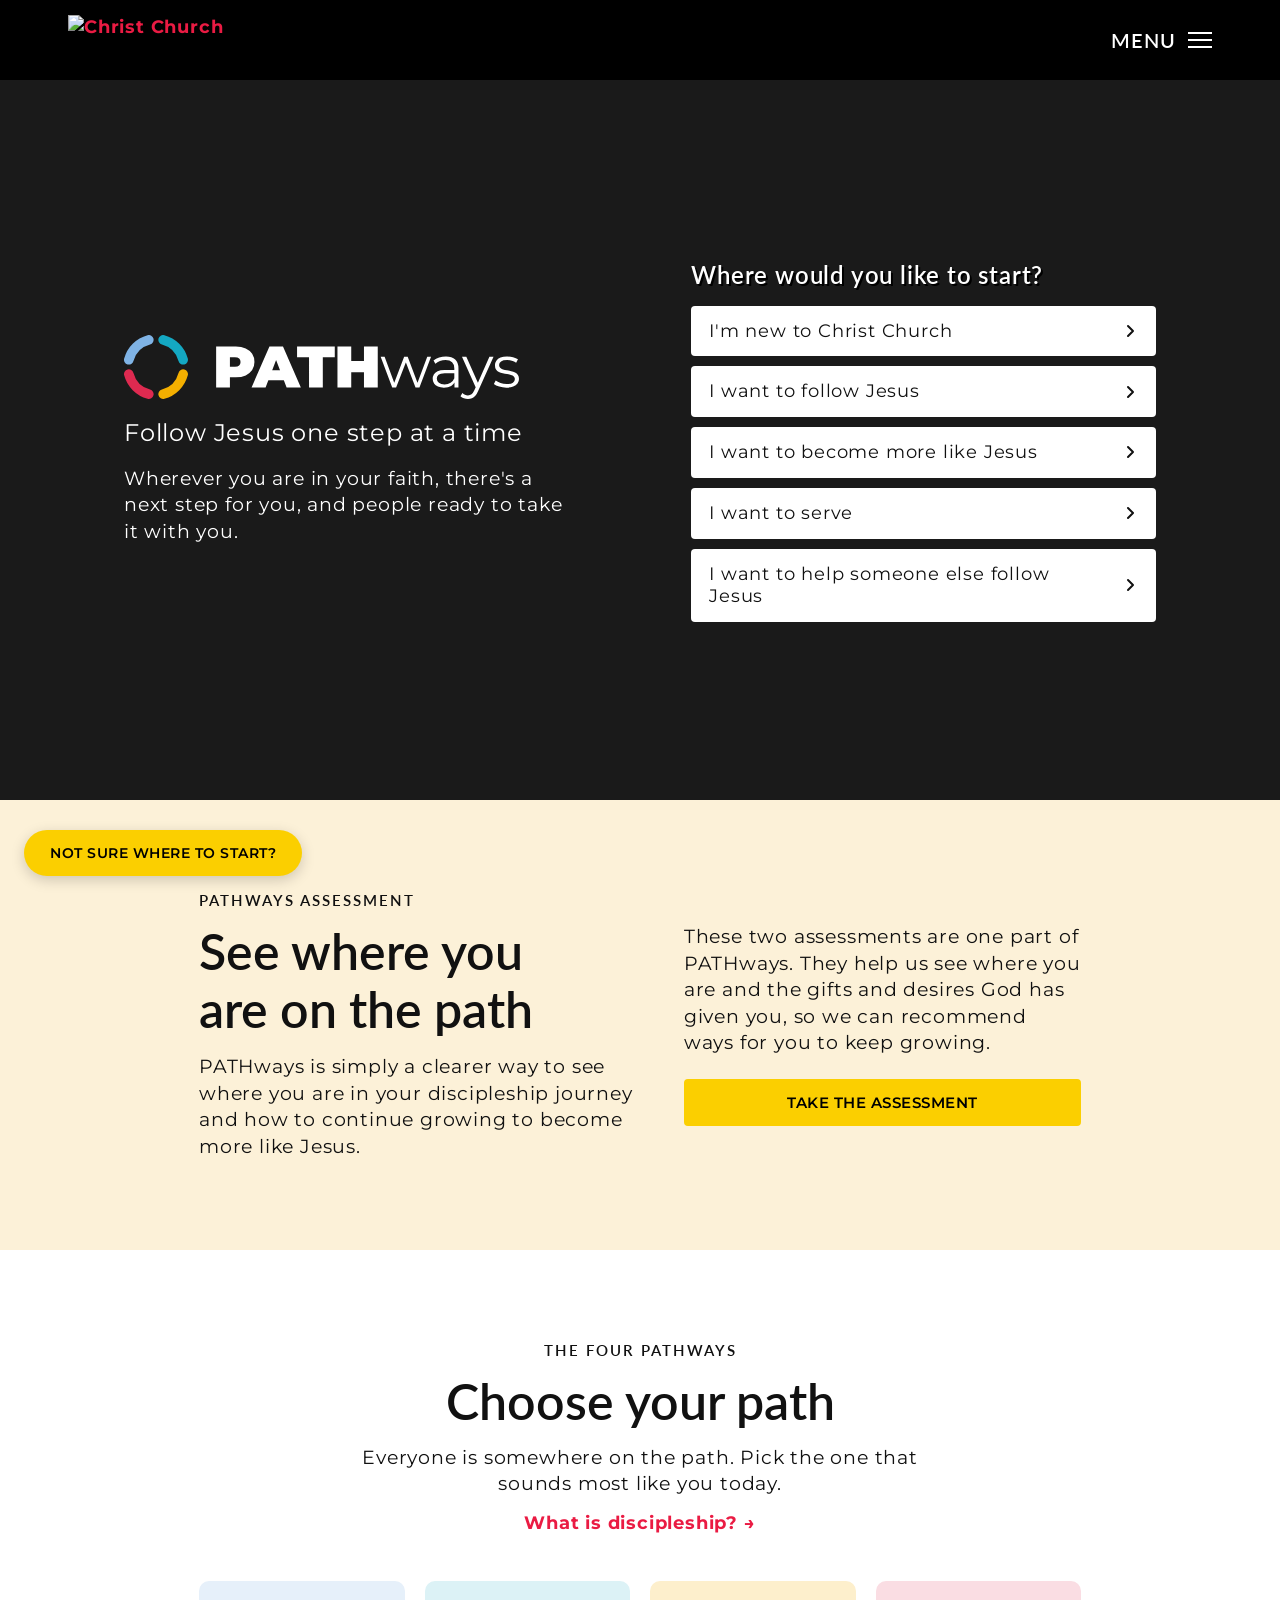
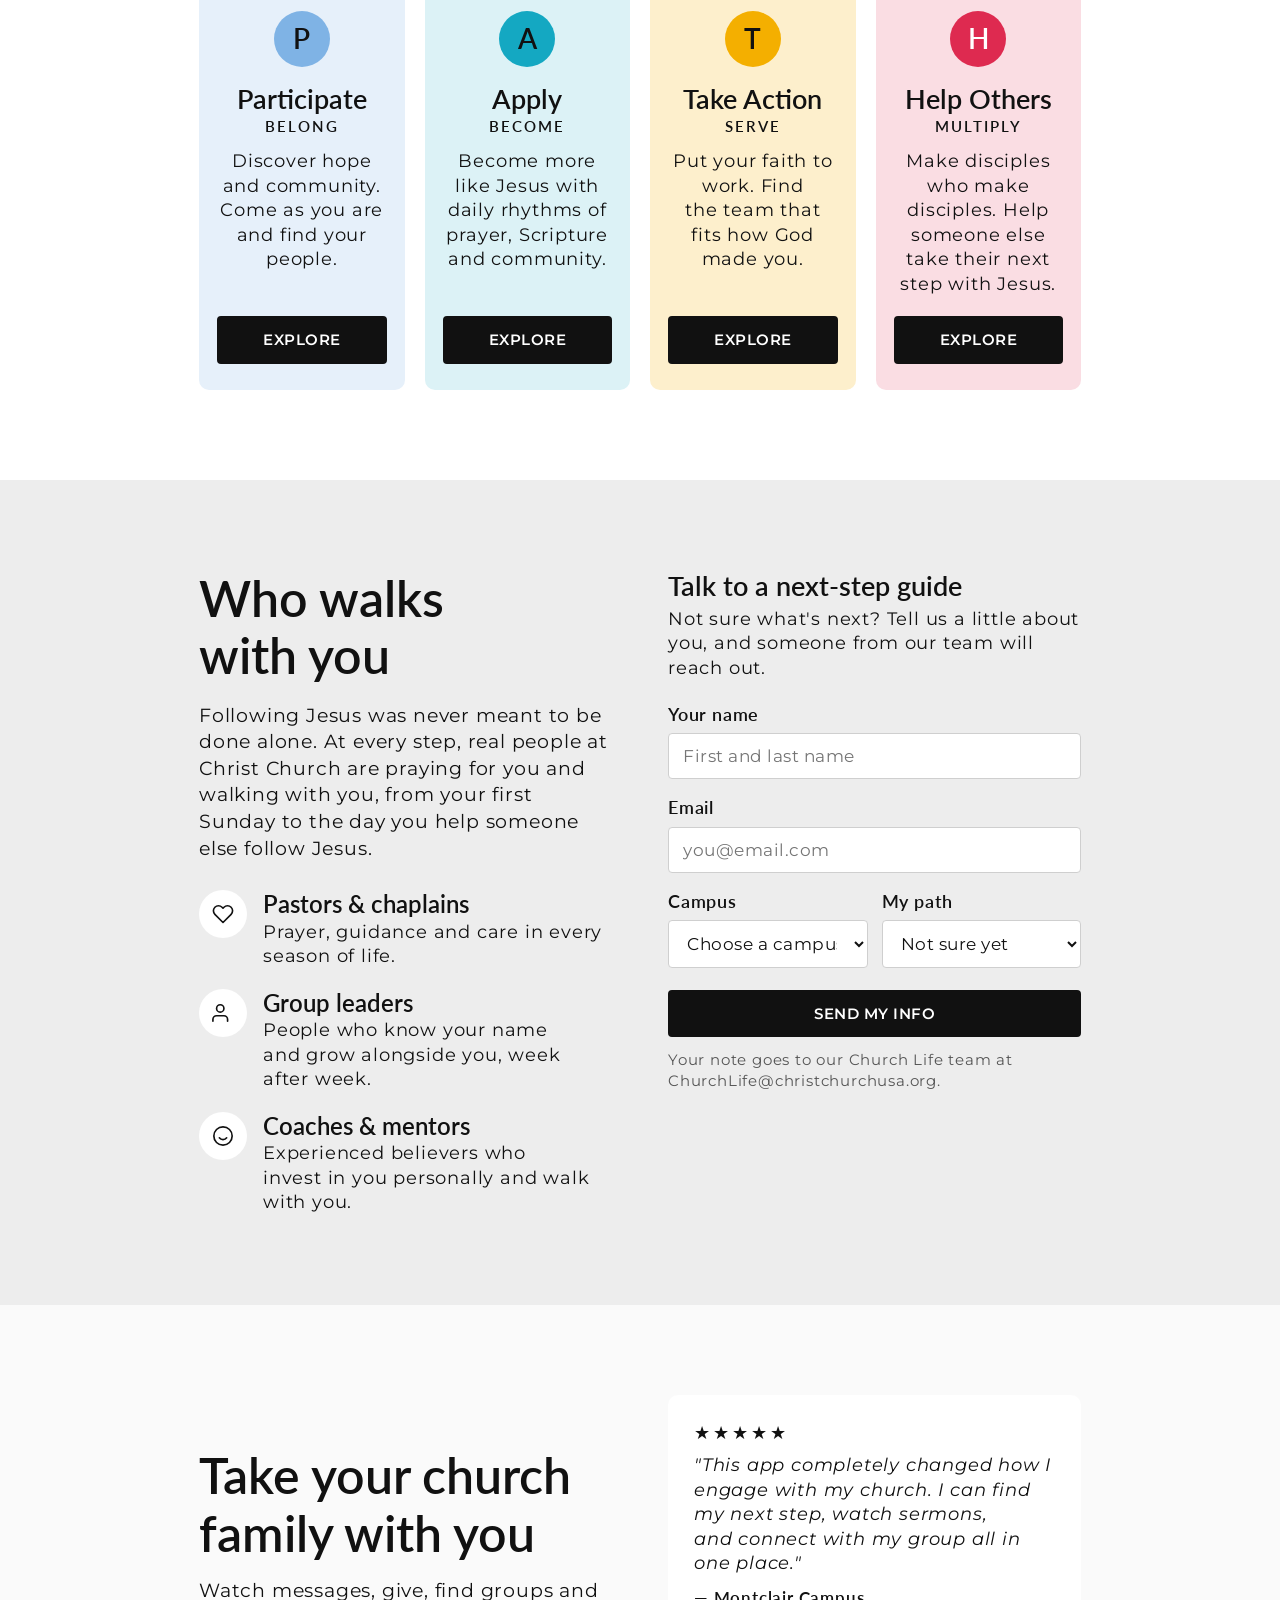
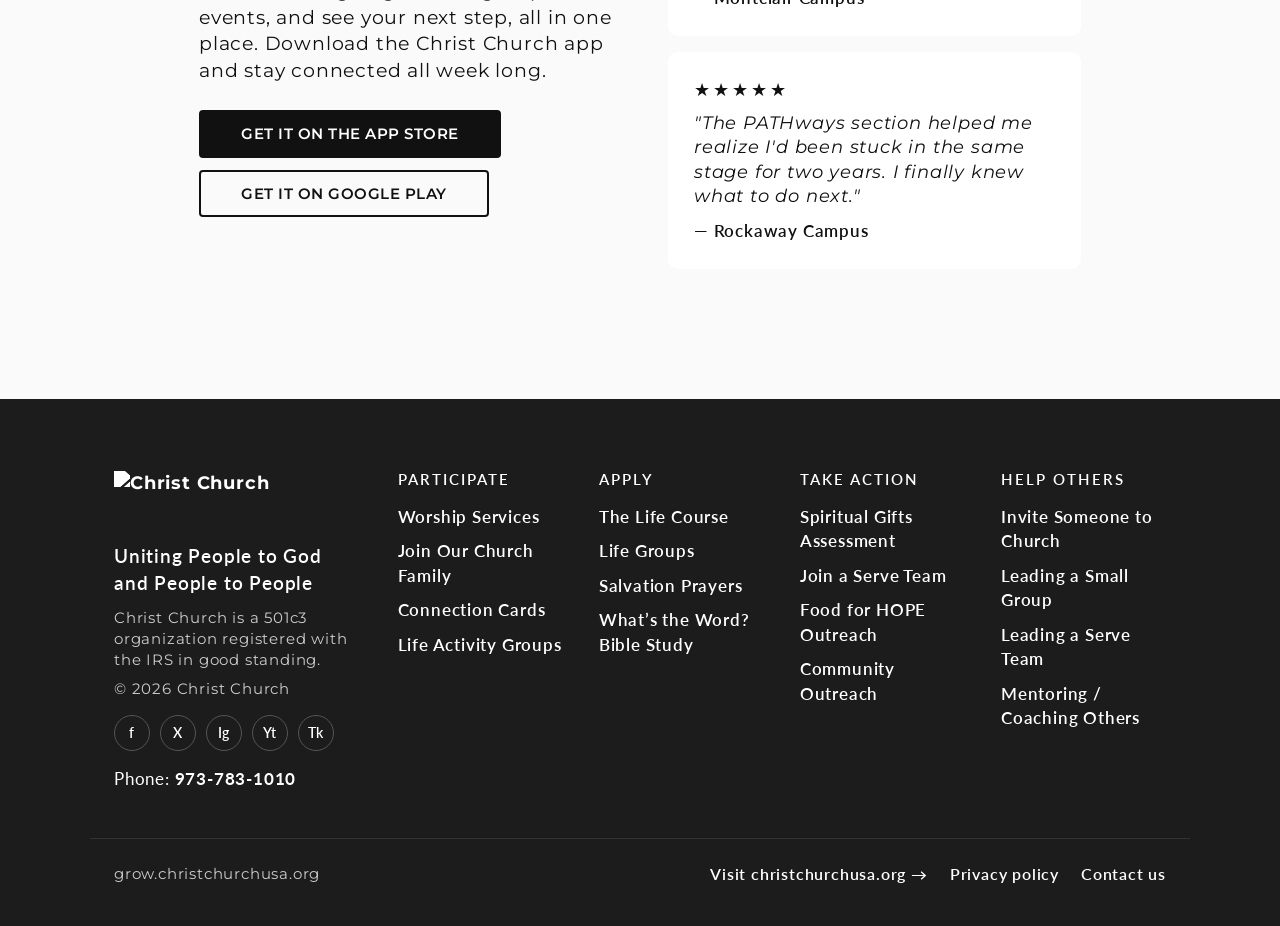
==== index.html @ 0b127556 "Build PATHways landing page as a static site Rebuilds the v4 design handoff as plain HTML, CSS and J" ====
<!DOCTYPE html>
<html lang="en">
<head>
<meta charset="UTF-8">
<meta name="viewport" content="width=device-width, initial-scale=1.0">
<meta name="robots" content="noindex, nofollow">
<title>PATHways · Christ Church</title>
<meta name="description" content="Find your next step with Jesus at Christ Church: Participate, Apply, Take Action and Help Others.">
<link rel="icon" href="assets/img/pathways-icon.svg" type="image/svg+xml">
<link rel="icon" href="assets/img/pathways-icon.png" type="image/png">
<link rel="preconnect" href="https://fonts.googleapis.com">
<link rel="preconnect" href="https://fonts.gstatic.com" crossorigin>
<link rel="stylesheet" href="https://fonts.googleapis.com/css2?family=Lato:wght@400;700&family=Montserrat:wght@400;600&display=swap">
<link rel="stylesheet" href="css/tokens.css">
<link rel="stylesheet" href="css/base.css">
<link rel="stylesheet" href="css/sections.css">
<script src="js/main.js" defer></script>
</head>
<body>

<header class="hdr">
  <div class="hdr-in">
    <a class="hdr-logo" href="https://christchurchusa.org" aria-label="Christ Church home"><img src="https://christchurchusa.org/assets/images/logo-40th.png" alt="Christ Church"></a>
    <button type="button" class="menu-btn" id="menu-btn" aria-expanded="false" aria-controls="menu-pane">MENU<span class="burger" aria-hidden="true"><span></span><span></span><span></span></span></button>
    <nav class="menu-pane" id="menu-pane" aria-label="Main site" hidden>
      <a href="https://christchurchusa.org">Home</a>
      <a href="https://christchurchusa.org/visit">Plan a visit</a>
      <a href="https://christchurchusa.org/sermons/">Sermons</a>
      <a href="https://christchurchusa.org/ccevents/">Events</a>
      <a href="https://christchurchusa.org/giving/">Give</a>
      <a href="https://christchurchusa.org/contact-us">Contact us</a>
    </nav>
  </div>
</header>

<main>

<section class="hero" aria-labelledby="hero-h1">
  <!-- Placeholder: add the hero photo as <img class="hero-photo" src="assets/img/hero.jpg" alt=""> -->
  <div class="hero-scrim"></div>
  <div class="hero-in">
    <div>
      <h1 id="hero-h1"><img class="hero-logo" src="assets/img/pathways-logo-white-text.svg" alt="PATHways" width="395" height="64"></h1>
      <p class="hero-sub">Follow Jesus one step at a time</p>
      <p class="hero-intro">Wherever you are in your faith, there's a next step for you, and people ready to take it with you.</p>
    </div>
    <nav aria-label="Choose where to start">
      <p class="hi-label">Where would you like to start?</p>
      <div class="hi-list">
        <a class="hi-btn" href="#card-worship-service" data-goto="participate" data-card="card-worship-service"><span class="hi-main">I'm new to Christ Church</span><svg class="hi-chev" viewBox="0 0 16 16" aria-hidden="true"><path d="M6 3l5 5-5 5" fill="none" stroke-width="2" stroke-linecap="round" stroke-linejoin="round"/></svg></a>
        <a class="hi-btn" href="#card-salvation-prayer" data-goto="apply" data-card="card-salvation-prayer"><span class="hi-main">I want to follow Jesus</span><svg class="hi-chev" viewBox="0 0 16 16" aria-hidden="true"><path d="M6 3l5 5-5 5" fill="none" stroke-width="2" stroke-linecap="round" stroke-linejoin="round"/></svg></a>
        <a class="hi-btn" href="#choose-path" data-goto="apply"><span class="hi-main">I want to become more like Jesus</span><svg class="hi-chev" viewBox="0 0 16 16" aria-hidden="true"><path d="M6 3l5 5-5 5" fill="none" stroke-width="2" stroke-linecap="round" stroke-linejoin="round"/></svg></a>
        <a class="hi-btn" href="#choose-path" data-goto="takeaction"><span class="hi-main">I want to serve</span><svg class="hi-chev" viewBox="0 0 16 16" aria-hidden="true"><path d="M6 3l5 5-5 5" fill="none" stroke-width="2" stroke-linecap="round" stroke-linejoin="round"/></svg></a>
        <a class="hi-btn" href="#choose-path" data-goto="helpothers"><span class="hi-main">I want to help someone else follow Jesus</span><svg class="hi-chev" viewBox="0 0 16 16" aria-hidden="true"><path d="M6 3l5 5-5 5" fill="none" stroke-width="2" stroke-linecap="round" stroke-linejoin="round"/></svg></a>
      </div>
    </nav>
  </div>
</section>

<section class="sec assess" id="assessment" aria-labelledby="assess-title">
  <div class="wrap assess-in">
    <div>
      <span class="lbl">PATHways assessment</span>
      <h2 id="assess-title">See where you are on the path</h2>
      <p class="assess-desc">PATHways is simply a clearer way to see where you are in your discipleship journey and how to continue growing to become more like Jesus.</p>
    </div>
    <div>
      <p class="assess-desc">These two assessments are one part of PATHways. They help us see where you are and the gifts and desires God has given you, so we can recommend ways for you to keep growing.</p>
      <a class="btn btn-yel btn-block" href="https://pathways.jimgottshall.com" target="_blank" rel="noopener">Take the assessment</a>
    </div>
  </div>
</section>

<section class="sec choose" id="choose-path" aria-labelledby="stages-title">
  <div class="wrap">
    <span class="lbl">The four pathways</span>
    <h2 id="stages-title">Choose your path</h2>
    <p class="choose-sub">Everyone is somewhere on the path. Pick the one that sounds most like you today.</p>
    <button type="button" class="link-btn def-toggle" id="def-toggle" aria-expanded="false" aria-controls="explainer">What is discipleship? →</button>

    <div class="explainer" id="explainer" hidden>
      <div>
        <h3>Following Jesus, one step at a time</h3>
        <p>Discipleship is the lifelong work of becoming more like Jesus — in how you think, how you love, how you serve, and how you invest in the people around you. It's not a class to finish or a box to check. It's a daily “yes” to follow Jesus a little further than yesterday.</p>
        <blockquote class="scrip">“Come, follow me… and I will make you fishers of men.”<cite>— Matthew 4:19</cite></blockquote>
        <p>At Christ Church, this looks different for everyone, but it's never meant to happen alone. <strong>Wherever you are right now is the right place to start.</strong> PATHways is simply a clearer way to see where you are, what's next, and who's walking with you.</p>
      </div>
      <img src="assets/img/path-wheel.png" alt="The PATH discipleship wheel: Participate, Apply, Take Action and Help Others around the Christ Church logo" width="400" height="400">
    </div>

    <ol class="stepper" aria-label="PATH stages">
      <li class="st st-p" data-stage="participate" data-active="false">
        <span class="lc lc-lg lc-p" aria-hidden="true">P</span>
        <h3>Participate</h3>
        <div class="st-tag">Belong</div>
        <p class="st-desc">Discover hope and community. Come as you are and find your people.</p>
        <button type="button" class="btn btn-dark st-cta" aria-expanded="false" aria-controls="stage-detail" data-stage="participate">Explore</button>
      </li>
      <li class="st st-a" data-stage="apply" data-active="false">
        <span class="lc lc-lg lc-a" aria-hidden="true">A</span>
        <h3>Apply</h3>
        <div class="st-tag">Become</div>
        <p class="st-desc">Become more like Jesus with daily rhythms of prayer, Scripture and community.</p>
        <button type="button" class="btn btn-dark st-cta" aria-expanded="false" aria-controls="stage-detail" data-stage="apply">Explore</button>
      </li>
      <li class="st st-t" data-stage="takeaction" data-active="false">
        <span class="lc lc-lg lc-t" aria-hidden="true">T</span>
        <h3>Take Action</h3>
        <div class="st-tag">Serve</div>
        <p class="st-desc">Put your faith to work. Find the team that fits how God made you.</p>
        <button type="button" class="btn btn-dark st-cta" aria-expanded="false" aria-controls="stage-detail" data-stage="takeaction">Explore</button>
      </li>
      <li class="st st-h" data-stage="helpothers" data-active="false">
        <span class="lc lc-lg lc-h" aria-hidden="true">H</span>
        <h3>Help Others</h3>
        <div class="st-tag">Multiply</div>
        <p class="st-desc">Make disciples who make disciples. Help someone else take their next step with Jesus.</p>
        <button type="button" class="btn btn-dark st-cta" aria-expanded="false" aria-controls="stage-detail" data-stage="helpothers">Explore</button>
      </li>
    </ol>

    <div class="detail" id="stage-detail" hidden>
      <button type="button" class="link-btn sd-close" id="sd-close" aria-label="Close stage details">Close ✕</button>
      <div class="s-panel" id="panel-participate" role="region" aria-label="Participate next steps">
        <div class="s-ph"><span class="lc lc-lg lc-p" aria-hidden="true">P</span><div><h3>Participate</h3><div class="s-tag">Belong</div><p>Every journey with Jesus begins with belonging. Whether you attend an in-person campus or online, there&#x27;s a place for you here.</p></div></div>
        <div class="rg">
          <div class="rc" id="card-worship-service"><div class="rc-photo" aria-hidden="true"></div><span class="rc-b">First step</span><h4>Worship Services</h4><p>Come any Sunday in Montclair, Rockaway or Lodi, or watch online, for about eighty minutes of lively songs and a practical message from the Bible.</p><a href="https://christchurchusa.org/visit/">Plan a visit →</a></div>
          <div class="rc" id="card-join-church-family"><div class="rc-photo" aria-hidden="true"></div><span class="rc-b">Go deeper</span><h4>Join Our Church Family</h4><p>Become an official member through a free, self-paced online course of eight short lessons on who the church is and what it believes.</p><a href="https://christchurchusa.org/membership/">Start the course →</a></div>
          <div class="rc" id="card-connection-card"><div class="rc-photo" aria-hidden="true"></div><span class="rc-b">First step</span><h4>Connection Cards</h4><p>Fill in a short card, online or on paper at a service, so the church can get to know you; then stop by the New Here? cart in your campus lobby to be greeted with a thank-you gift.</p><a href="https://my.christchurchusa.org/econnect">Fill in a card →</a></div>
          <div class="rc" id="card-life-activity-group"><div class="rc-photo" aria-hidden="true"></div><span class="rc-b">Go deeper</span><h4>Life Activity Groups</h4><p>Join a group built around a shared interest, such as photography, fitness, painting or line dancing, and make friends while doing what you enjoy.</p><a href="https://christchurchusa.org/smallgroups/typesofgroups">Find a group →</a></div>
        </div>
        <button type="button" class="link-btn more-btn" aria-expanded="false" aria-controls="more-participate">See more ▾</button>
        <div class="rx-grid" id="more-participate" hidden>
          <a class="rx" href="https://christchurchusa.org/questkids/"><div class="rx-t">Register Your Children for Quest Kids</div><p class="rx-d">Register your children in the check-in system, then on Sundays they enjoy safe, age-appropriate classes, from nursery through fifth grade, while you worship.</p></a>
          <a class="rx" href="https://christchurchusa.org/questteens/"><div class="rx-t">Connect Your Teen with Quest Teens</div><p class="rx-d">Connect your teen with Quest Teens: Friday nights in Montclair bring games, pizza, live music and a talk, plus Sunday gatherings in Rockaway and Lodi.</p></a>
          <a class="rx" href="https://christchurchusa.org/bloom/"><div class="rx-t">CCWomen</div><p class="rx-d">Women connect through book clubs, a mentoring program, events and Wednesday morning prayer, building friendships and growing in faith together.</p></a>
          <a class="rx" href="https://christchurchusa.org/encounter/"><div class="rx-t">Encounter With God</div><p class="rx-d">A night of worship and prayer every few months, in Rockaway and online, open to everyone, whether you are new to faith or still exploring.</p></a>
          <a class="rx" href="https://christchurchusa.org/mens/"><div class="rx-t">Men’s Ministry</div><p class="rx-d">Men meet in small groups, serve together and take Warrior Within, a monthly Saturday morning course, to grow in faith, honesty and brotherhood.</p></a>
        </div>
      </div>
      <div class="s-panel" id="panel-apply" role="region" aria-label="Apply next steps">
        <div class="s-ph"><span class="lc lc-lg lc-a" aria-hidden="true">A</span><div><h3>Apply</h3><div class="s-tag">Become</div><p>Following Jesus shapes every part of your life. Here are simple ways to go deeper and become more like Him.</p></div></div>
        <div class="rg">
          <div class="rc" id="card-alpha-class"><div class="rc-photo" aria-hidden="true"></div><span class="rc-b">First step</span><h4>The Life Course</h4><p>A five-week course for anyone curious about faith: share a meal, hear a short talk and discuss life’s big questions, with no pressure to speak.</p><a href="https://christchurchusa.org/thelifecourse">Learn more →</a></div>
          <div class="rc" id="card-life-group"><div class="rc-photo" aria-hidden="true"></div><span class="rc-b">Go deeper</span><h4>Life Groups</h4><p>Meet twice a month, in person or online, with a small group of five to twelve people for real conversation, prayer and the Bible.</p><a href="https://christchurchusa.org/smallgroups/">Find a group →</a></div>
          <div class="rc" id="card-salvation-prayer"><div class="rc-photo" aria-hidden="true"></div><span class="rc-b">First step</span><h4>Salvation Prayers</h4><p>Ready to follow Jesus? Tell the church, and its pastoral team will pray with you; short videos help you start praying and reading the Bible.</p><a href="https://christchurchusa.org/whatsnext/">Take your next step →</a></div>
          <div class="rc" id="card-whats-the-word"><div class="rc-photo" aria-hidden="true"></div><span class="rc-b">Go deeper</span><h4>What’s the Word? Bible Study</h4><p>A monthly online Bible study on the first Wednesday evening, where the teaching team and a panel of experts unpack the Bible and answer questions.</p><a href="https://www.youtube.com/playlist?list=PLaZ8aFdSxz7UaydIdnCs9do3jNN_AQH_M">Watch →</a></div>
        </div>
        <button type="button" class="link-btn more-btn" aria-expanded="false" aria-controls="more-apply">See more ▾</button>
        <div class="rx-grid" id="more-apply" hidden>
          <a class="rx" href="https://christchurchusa.org/documents/TheDiscipleship-2020.pdf"><div class="rx-t">Bible Reading Plan</div><p class="rx-d">A printable plan to read through the Bible in a year, four passages a day with catch-up days built in; start any time.</p></a>
          <a class="rx" href="https://www.youtube.com/watch?v=lUYLv4XTj50"><div class="rx-t">Tithes &amp; Offerings</div><p class="rx-d">Watch Dr. Ireland’s message on the biblical principle of sowing and reaping, then make giving part of your walk with God: give at christchurchusa.org/giving, by text, Zelle or mail, or set up a recurring gift.</p></a>
          <a class="rx" href="https://christchurchusa.org/careministries/"><div class="rx-t">Care Groups</div><p class="rx-d">Care Groups meet regularly, online or in person, to support people through grief, divorce, addiction, past trauma or a loved one’s mental illness.</p></a>
          <a class="rx" href="https://christchurchusa.org/marriage/"><div class="rx-t">Marriage Ministry</div><p class="rx-d">Strengthen your marriage in a Married Life Group, three to five couples meeting in a trained couple’s home, or through ENRICH, a marriage enrichment program.</p></a>
          <a class="rx" href="https://schoolofprayerusa.org/online-courses"><div class="rx-t">School of Prayer</div><p class="rx-d">A self-paced online course of six video lessons and guided prayer exercises, taught by Dr. David Ireland, to build a more consistent prayer life.</p></a>
          <a class="rx" href="https://www.defendingfaith.org/"><div class="rx-t">Defending Your Faith (online course)</div><p class="rx-d">A self-paced online course of nine video lessons that helps you answer hard questions about Christianity with confidence and talk about your faith.</p></a>
        </div>
      </div>
      <div class="s-panel" id="panel-takeaction" role="region" aria-label="Take Action next steps">
        <div class="s-ph"><span class="lc lc-lg lc-t" aria-hidden="true">T</span><div><h3>Take Action</h3><div class="s-tag">Serve</div><p>Put your faith to work. Discover how God made you, join a team, and make a real difference in the church and beyond.</p></div></div>
        <div class="rg">
          <div class="rc" id="card-spiritual-gifts-assessment"><div class="rc-photo" aria-hidden="true"></div><span class="rc-b">First step</span><h4>Spiritual Gifts Assessment</h4><p>Answer questions about your strengths and interests, then receive a personal report on your spiritual gifts and the serving teams where they could fit.</p><a href="https://pathways.jimgottshall.com/a/gifts" target="_blank" rel="noopener">Take the assessment →</a></div>
          <div class="rc" id="card-serve-team"><div class="rc-photo" aria-hidden="true"></div><span class="rc-b">Go deeper</span><h4>Join a Serve Team</h4><p>Watch Dr. Ireland’s message Answering the Call to Serve, then pick a team, from welcoming guests to kids, media or prayer, at christchurchusa.org/serve; a leader will help you find the right fit. Most teams are for members, or people becoming members within 90 days.</p><a href="https://www.youtube.com/watch?v=8ZQo9iGZrao">Watch the message →</a></div>
          <div class="rc" id="card-food-for-hope"><div class="rc-photo" aria-hidden="true"></div><span class="rc-b">First step</span><h4>Food for HOPE Outreach</h4><p>Volunteer at the Food for HOPE pantry in Rockaway or the mobile pantry in Montclair, helping neighbors in need choose free groceries with dignity.</p><a href="https://carecenterofnewjersey.org/foodforhope">Volunteer →</a></div>
          <div class="rc" id="card-community-outreach"><div class="rc-photo" aria-hidden="true"></div><span class="rc-b">First step</span><h4>Community Outreach</h4><p>Serve neighbors through the church’s CARE Center, in its teaching kitchen, community garden or art gallery, or at seasonal events like the Thanksgiving food drive.</p><a href="https://carecenterofnewjersey.org/volunteer/">Volunteer →</a></div>
        </div>
        <button type="button" class="link-btn more-btn" aria-expanded="false" aria-controls="more-takeaction">See more ▾</button>
        <div class="rx-grid" id="more-takeaction" hidden>
          <a class="rx" href="https://schoolofworshipusa.org/"><div class="rx-t">School of Worship</div><p class="rx-d">Self-paced online video lessons and ready-made team resources for worship musicians and creative volunteers who want to grow their skills and lead well.</p></a>
        </div>
      </div>
      <div class="s-panel" id="panel-helpothers" role="region" aria-label="Help Others next steps">
        <div class="s-ph"><span class="lc lc-lg lc-h" aria-hidden="true">H</span><div><h3>Help Others</h3><div class="s-tag">Multiply</div><p>Jesus calls every follower to make disciples who make disciples. Invite a friend, walk alongside someone, and help them do the same for others.</p></div></div>
        <div class="rg">
          <div class="rc" id="card-invite-someone"><div class="rc-photo" aria-hidden="true"></div><span class="rc-b">First step</span><h4>Invite Someone to Church</h4><p>Invite a friend to church, especially on Friends and Family Sunday each month, using ready-made videos and graphics you can share from your phone.</p><a href="https://christchurchusa.org/invite/">Get the tools →</a></div>
          <div class="rc" id="card-leading-small-group"><div class="rc-photo" aria-hidden="true"></div><span class="rc-b">Go deeper</span><h4>Leading a Small Group</h4><p>Lead a small group where people are welcomed, prayed for and encouraged; you guide the conversation, not teach, and the church trains and coaches you.</p><a href="https://christchurchusa.org/smallgroups/lead/">Start leading →</a></div>
          <div class="rc" id="card-leading-serve-team"><div class="rc-photo" aria-hidden="true"></div><span class="rc-b">Go deeper</span><h4>Leading a Serve Team</h4><p>If you already serve, ask your team leader about taking on more, such as helping lead, train and care for the volunteers on your team.</p><a href="https://christchurchusa.org/serve/">Learn more →</a></div>
          <div class="rc" id="card-mentoring-coaching"><div class="rc-photo" aria-hidden="true"></div><span class="rc-b">Go deeper</span><h4>Mentoring / Coaching Others</h4><p>Walk alongside a student or younger believer as a mentor, sharing your faith and life experience; the church trains you for the role.</p><a href="https://christchurchusa.org/serve/questcollege">Learn more →</a></div>
        </div>
        <button type="button" class="link-btn more-btn" aria-expanded="false" aria-controls="more-helpothers">See more ▾</button>
        <div class="rx-grid" id="more-helpothers" hidden>
          <a class="rx" href="https://christchurchusa.org/formedtolead/"><div class="rx-t">Formed to Lead</div><p class="rx-d">A leadership course for people who serve: six Saturday morning sessions with Dr. David Ireland and team, personal leadership assessments and a commissioning service. Dates for the next one will be announced.</p></a>
          <a class="rx" href="#guide"><div class="rx-t">Raising Up a New Leader</div><p class="rx-d">Choose one person you already lead or serve with and invite them to co-lead with you for a season. Hand them more to lead until they are ready to lead on their own.</p></a>
          <a class="rx" href="#guide"><div class="rx-t">Becoming a Team Lead</div><p class="rx-d">As a team captain, consider whether God is inviting you to lead a team. Talk with your team lead or staff resource person about the options.</p></a>
        </div>
      </div>
    </div>
  </div>
</section>

<section class="sec walk" aria-labelledby="walk-title">
  <div class="wrap walk-in">
    <div>
      <h2 id="walk-title">Who walks with you</h2>
      <p class="walk-p">Following Jesus was never meant to be done alone. At every step, real people at Christ Church are praying for you and walking with you, from your first Sunday to the day you help someone else follow Jesus.</p>
      <div class="people">
        <div class="person"><div class="person-ico" aria-hidden="true"><svg viewBox="0 0 24 24"><path d="M20.84 4.61a5.5 5.5 0 0 0-7.78 0L12 5.67l-1.06-1.06a5.5 5.5 0 0 0-7.78 7.78L12 21.23l8.84-8.84a5.5 5.5 0 0 0 0-7.78z"/></svg></div><div><h4>Pastors &amp; chaplains</h4><p>Prayer, guidance and care in every season of life.</p></div></div>
        <div class="person"><div class="person-ico" aria-hidden="true"><svg viewBox="0 0 24 24"><path d="M17 21v-2a4 4 0 0 0-4-4H5a4 4 0 0 0-4 4v2"/><circle cx="9" cy="7" r="4"/></svg></div><div><h4>Group leaders</h4><p>People who know your name and grow alongside you, week after week.</p></div></div>
        <div class="person"><div class="person-ico" aria-hidden="true"><svg viewBox="0 0 24 24"><circle cx="12" cy="12" r="10"/><path d="M8 14s1.5 2 4 2 4-2 4-2"/></svg></div><div><h4>Coaches &amp; mentors</h4><p>Experienced believers who invest in you personally and walk with you.</p></div></div>
      </div>
    </div>
    <form class="form" id="guide" aria-labelledby="conn-title" novalidate>
      <h3 id="conn-title">Talk to a next-step guide</h3>
      <p class="form-sub">Not sure what's next? Tell us a little about you, and someone from our team will reach out.</p>
      <div class="field"><label for="conn-name">Your name</label><input id="conn-name" type="text" placeholder="First and last name" autocomplete="name" required></div>
      <div class="field"><label for="conn-email">Email</label><input id="conn-email" type="email" placeholder="you@email.com" autocomplete="email" required></div>
      <div class="fields2">
        <div class="field"><label for="conn-campus">Campus</label><select id="conn-campus"><option value="">Choose a campus</option><option>Montclair</option><option>Rockaway</option><option>Lodi</option><option>Online</option></select></div>
        <div class="field"><label for="conn-stage">My path</label><select id="conn-stage"><option value="">Not sure yet</option><option>Participate</option><option>Apply</option><option>Take Action</option><option>Help Others</option></select></div>
      </div>
      <button class="btn btn-dark" id="conn-submit" type="submit">Send my info</button>
      <p class="form-note">Your note goes to our Church Life team at ChurchLife@christchurchusa.org.</p>
    </form>
  </div>
</section>

<section class="sec app" aria-labelledby="app-title">
  <div class="wrap app-in">
    <div>
      <h2 id="app-title">Take your church family with you</h2>
      <p class="app-p">Watch messages, give, find groups and events, and see your next step, all in one place. Download the Christ Church app and stay connected all week long.</p>
      <div class="app-btns">
        <!-- Placeholder store URLs -->
        <a class="btn btn-dark" href="https://apps.apple.com/app/christ-church">Get it on the App Store</a>
        <a class="btn btn-out" href="https://play.google.com/store/apps/christ-church">Get it on Google Play</a>
      </div>
    </div>
    <div class="reviews" aria-label="App reviews">
      <div class="review"><div class="stars" role="img" aria-label="5 stars">★★★★★</div><p>"This app completely changed how I engage with my church. I can find my next step, watch sermons, and connect with my group all in one place."</p><span>— Montclair Campus</span></div>
      <div class="review"><div class="stars" role="img" aria-label="5 stars">★★★★★</div><p>"The PATHways section helped me realize I'd been stuck in the same stage for two years. I finally knew what to do next."</p><span>— Rockaway Campus</span></div>
    </div>
  </div>
</section>

</main>

<footer class="foot">
  <div class="foot-in">
    <div class="foot-brand">
      <a href="https://christchurchusa.org" aria-label="Christ Church home"><img class="foot-logo" src="https://christchurchusa.org/assets/images/logo-40th.png" alt="Christ Church"></a>
      <p class="foot-tag">Uniting People to God and People to People</p>
      <p class="foot-small">Christ Church is a 501c3 organization registered with the IRS in good standing.</p>
      <p class="foot-small">© 2026 Christ Church</p>
      <!-- Placeholder: replace the letters with real icons and confirm the X handle -->
      <div class="soc" aria-label="Social media">
        <a href="https://www.facebook.com/ChristChurchUSA/" aria-label="Facebook">f</a>
        <a href="https://x.com/christchurchusa" aria-label="X">X</a>
        <a href="https://instagram.com/christchurchusa" aria-label="Instagram">Ig</a>
        <a href="https://www.youtube.com/channel/UCFYvnTlOLAPKXyoXsBljmrg" aria-label="YouTube">Yt</a>
        <a href="https://www.tiktok.com/@christchurchusa" aria-label="TikTok">Tk</a>
      </div>
      <p class="foot-phone">Phone: <a href="tel:9737831010">973-783-1010</a></p>
    </div>
    <div class="f-col"><h4>Participate</h4><ul><li><a href="https://christchurchusa.org/visit/">Worship Services</a></li><li><a href="https://christchurchusa.org/membership/">Join Our Church Family</a></li><li><a href="https://my.christchurchusa.org/econnect">Connection Cards</a></li><li><a href="https://christchurchusa.org/smallgroups/typesofgroups">Life Activity Groups</a></li></ul></div>
    <div class="f-col"><h4>Apply</h4><ul><li><a href="https://christchurchusa.org/thelifecourse">The Life Course</a></li><li><a href="https://christchurchusa.org/smallgroups/">Life Groups</a></li><li><a href="https://christchurchusa.org/whatsnext/">Salvation Prayers</a></li><li><a href="https://www.youtube.com/playlist?list=PLaZ8aFdSxz7UaydIdnCs9do3jNN_AQH_M">What’s the Word? Bible Study</a></li></ul></div>
    <div class="f-col"><h4>Take Action</h4><ul><li><a href="https://pathways.jimgottshall.com/a/gifts" target="_blank" rel="noopener">Spiritual Gifts Assessment</a></li><li><a href="https://www.youtube.com/watch?v=8ZQo9iGZrao">Join a Serve Team</a></li><li><a href="https://carecenterofnewjersey.org/foodforhope">Food for HOPE Outreach</a></li><li><a href="https://carecenterofnewjersey.org/volunteer/">Community Outreach</a></li></ul></div>
    <div class="f-col"><h4>Help Others</h4><ul><li><a href="https://christchurchusa.org/invite/">Invite Someone to Church</a></li><li><a href="https://christchurchusa.org/smallgroups/lead/">Leading a Small Group</a></li><li><a href="https://christchurchusa.org/serve/">Leading a Serve Team</a></li><li><a href="https://christchurchusa.org/serve/questcollege">Mentoring / Coaching Others</a></li></ul></div>
  </div>
  <div class="foot-bot">
    <span>grow.christchurchusa.org</span>
    <nav aria-label="Footer"><a href="https://christchurchusa.org">Visit christchurchusa.org →</a><a href="https://christchurchusa.org/privacy-notice">Privacy policy</a><a href="https://christchurchusa.org/contact-us">Contact us</a></nav>
  </div>
</footer>

<button type="button" class="fab" id="fab-open" aria-haspopup="dialog">Not sure where to start?</button>
<div class="ov" id="ns-overlay">
  <div class="modal" role="dialog" aria-modal="true" aria-labelledby="ns-title">
    <button type="button" class="m-close" id="ns-close" aria-label="Close">✕</button>
    <h3 id="ns-title">Not sure where to start?</h3>
    <p class="m-sub">Answer three quick questions and we'll suggest a path for you.</p>
    <div id="ns-quiz">
      <div class="m-top"><span class="m-prog" id="ns-prog" aria-live="polite"></span><button type="button" class="link-btn m-back" id="ns-back">← Back</button></div>
      <div class="m-q" id="ns-q"></div>
      <div class="m-ans" id="ns-ans"></div>
    </div>
    <div id="ns-result" hidden>
      <span class="m-prog">We suggest starting with</span>
      <div class="res-head"><span class="lc" id="ns-res-lc" aria-hidden="true"></span><h3 id="ns-res-stage"></h3></div>
      <p class="res-desc" id="ns-res-desc"></p>
      <button type="button" class="btn btn-dark" id="ns-go"></button>
    </div>
    <div class="m-links"><button type="button" class="link-btn" id="ns-retake" hidden>Start over</button><button type="button" class="link-btn" id="ns-guide">Or talk to a guide →</button></div>
  </div>
</div>

</body>
</html>
---- css/tokens.css ----
/* Design tokens. Stage colors follow the PATHways app and logo icon. */
:root {
  --ink: #111111;
  --white: #FFFFFF;
  --off: #FAFAFA;
  --cream: #FCF1D8;
  --gray: #EDEDED;
  --blue: #97CAEB;
  --yel: #FBCF00;
  --yel-hover: #E8BF00;
  --red: #EA1B43;
  --red-hover: #C3123A;
  --foot: #1C1C1C;
  --muted: #555555;
  --line: #DDDDDD;
  --field-line: #CFCFCF;

  /* Stages: color for letter circles and the active outline, tint for card backgrounds */
  --p: #7FB3E5; --p-lt: #E6F0FA; --p-on: var(--ink);
  --a: #14A8C2; --a-lt: #DCF2F6; --a-on: var(--ink);
  --t: #F4AF00; --t-lt: #FDEFCC; --t-on: var(--ink);
  --h: #DE2A50; --h-lt: #FADDE3; --h-on: var(--white);

  /* Gill Sans and Proxima Nova are used when installed; otherwise the free fallbacks load from Google Fonts */
  --fh: 'Gill Sans', 'Gill Sans MT', Lato, sans-serif;
  --fb: 'Proxima Nova', Montserrat, sans-serif;
  --fbtn: Montserrat, sans-serif;

  --r-sm: 4px;
  --r-md: 10px;
  --mw: 930px;
  --mw-hero: 1080px;
  --mw-foot: 1100px;
  --gutter: 24px;
  --sec-pad: 90px;
  --hdr-h: 80px;
}

@media (max-width: 640px) {
  :root { --sec-pad: 64px; }
}
---- css/base.css ----
/* Reset, type, buttons, utilities */
*, *::before, *::after { box-sizing: border-box; margin: 0; padding: 0; }
html { scroll-behavior: smooth; }
@media (prefers-reduced-motion: reduce) { html { scroll-behavior: auto; } }

body {
  font-family: var(--fb);
  font-size: 17.5px;
  line-height: 1.4;
  letter-spacing: .8px;
  color: var(--ink);
  background: var(--white);
  -webkit-font-smoothing: antialiased;
}

h1, h2, h3, h4 {
  font-family: var(--fh);
  font-weight: 600;
  color: var(--ink);
  letter-spacing: normal;
  line-height: 1.15;
  text-wrap: balance;
}
h1 { font-size: 65px; }
h2 { font-size: 50px; }
h3 { font-size: 27px; }
h4 { font-size: 24px; }
p { text-wrap: pretty; }
img { max-width: 100%; }

a { color: var(--red); font-weight: 700; text-decoration: none; }
a:hover { color: var(--red-hover); text-decoration: underline; }

:focus-visible { outline: 2px solid var(--ink); outline-offset: 2px; }

[hidden] { display: none !important; }

.wrap { max-width: var(--mw); margin: 0 auto; padding: 0 var(--gutter); }
.sec { padding: var(--sec-pad) 0; }

.lbl {
  display: block;
  font-family: var(--fh);
  font-size: 15px;
  font-weight: 600;
  letter-spacing: 2px;
  text-transform: uppercase;
  color: var(--ink);
  margin-bottom: 12px;
}

.link-btn {
  background: none;
  border: none;
  font-family: var(--fb);
  font-size: 17.5px;
  font-weight: 700;
  letter-spacing: .8px;
  color: var(--red);
  cursor: pointer;
}
.link-btn:hover { text-decoration: underline; color: var(--red-hover); }

/* Buttons */
.btn {
  display: inline-flex;
  align-items: center;
  justify-content: center;
  font-family: var(--fbtn);
  font-size: 15px;
  font-weight: 600;
  letter-spacing: .5px;
  text-transform: uppercase;
  line-height: 1.3;
  padding: 12px 40px;
  border-radius: var(--r-sm);
  border: 2px solid transparent;
  cursor: pointer;
  text-decoration: none;
  transition: background .15s, color .15s, border-color .15s;
}
.btn:hover { text-decoration: none; }
.btn-block { width: 100%; }
.btn-yel { background: var(--yel); border-color: var(--yel); color: #000; }
.btn-yel:hover { background: var(--yel-hover); border-color: var(--yel-hover); color: #000; }
.btn-dark { background: var(--ink); border-color: var(--ink); color: var(--white); }
.btn-dark:hover { background: #000; color: var(--white); }
.btn-out { background: transparent; border-color: var(--ink); color: var(--ink); }
.btn-out:hover { background: var(--ink); color: var(--white); }
.btn-white { background: var(--white); border-color: var(--white); color: var(--ink); }
.btn-white:hover { background: transparent; color: var(--white); }
.btn:disabled { opacity: .7; cursor: default; }

/* Letter circles */
.lc {
  width: 40px;
  height: 40px;
  flex-shrink: 0;
  border-radius: 50%;
  display: inline-flex;
  align-items: center;
  justify-content: center;
  font-family: var(--fh);
  font-size: 20px;
  font-weight: 600;
  letter-spacing: 0;
}
.lc-p { background: var(--p); color: var(--p-on); }
.lc-a { background: var(--a); color: var(--a-on); }
.lc-t { background: var(--t); color: var(--t-on); }
.lc-h { background: var(--h); color: var(--h-on); }
.lc-lg { width: 56px; height: 56px; font-size: 28px; }

@media (max-width: 1020px) {
  h1 { font-size: 54px; }
  h2 { font-size: 42px; }
}
@media (max-width: 640px) {
  h1 { font-size: 46px; }
  h2 { font-size: 34px; }
  h3 { font-size: 24px; }
}
---- css/sections.css ----
/* Header */
.hdr { position: sticky; top: 0; z-index: 150; height: var(--hdr-h); background: #000; display: flex; align-items: center; }
.hdr-in { position: relative; width: 100%; max-width: 1200px; margin: 0 auto; padding: 0 28px; display: flex; align-items: center; justify-content: space-between; }
.hdr-logo { display: flex; align-items: center; }
.hdr-logo img { height: 50px; width: auto; display: block; }
.menu-btn { display: flex; align-items: center; gap: 12px; background: none; border: none; color: var(--white); font-family: var(--fh); font-size: 20px; font-weight: 600; letter-spacing: 1px; cursor: pointer; }
.burger { display: flex; flex-direction: column; gap: 5px; }
.burger span { display: block; width: 24px; height: 2px; background: var(--white); }
.menu-pane { position: absolute; top: var(--hdr-h); right: 0; min-width: 260px; padding: 16px 28px 24px; background: #000; display: flex; flex-direction: column; gap: 2px; }
.menu-pane a { color: var(--white); font-family: var(--fh); font-size: 19px; font-weight: 600; letter-spacing: .5px; padding: 8px 0; }
.menu-pane a:hover { color: var(--white); }

/* Hero */
.hero { position: relative; min-height: min(720px, calc(100vh - var(--hdr-h))); display: flex; align-items: center; color: var(--white); overflow: hidden; background: #3a3a3a; }
.hero-photo { position: absolute; inset: 0; width: 100%; height: 100%; object-fit: cover; }
.hero-scrim { position: absolute; inset: 0; background: rgba(0, 0, 0, .55); pointer-events: none; }
.hero-in { position: relative; z-index: 1; width: 100%; max-width: var(--mw-hero); margin: 0 auto; padding: 56px var(--gutter); display: grid; grid-template-columns: minmax(0, 1.1fr) minmax(0, 1fr); gap: 56px; align-items: center; }
.hero h1 { margin-bottom: 18px; }
.hero-logo { display: block; height: 64px; width: auto; }
.hero-sub { font-size: 24px; line-height: 1.3; margin-bottom: 18px; }
.hero-intro { font-size: 19px; max-width: 440px; }
.hi-label { font-family: var(--fh); font-size: 24px; font-weight: 600; margin-bottom: 14px; text-shadow: 2px 2px 0 #000; }
.hi-list { display: flex; flex-direction: column; gap: 10px; }
.hi-btn { display: flex; align-items: center; gap: 14px; padding: 14px 18px; background: var(--white); color: var(--ink); border-radius: var(--r-sm); font-weight: 400; transition: transform .12s, background .15s; }
.hi-btn:hover { color: var(--ink); background: #F3F3F3; text-decoration: none; transform: translateX(3px); }
.hi-main { flex: 1; font-size: 17.5px; line-height: 1.3; }
.hi-chev { width: 16px; height: 16px; flex-shrink: 0; stroke: currentColor; }

/* Assessment */
.assess { background: var(--cream); }
.assess-in { display: grid; grid-template-columns: minmax(0, 1.1fr) minmax(0, 1fr); gap: 48px; align-items: center; }
.assess h2 { margin-bottom: 16px; }
.assess-desc { font-size: 19px; }
.assess-desc + .btn { margin-top: 22px; }

/* Choose your path */
.choose { background: var(--white); text-align: center; }
.choose-sub { font-size: 19px; max-width: 620px; margin: 14px auto 10px; }
.def-toggle { padding: 4px 0; }
.explainer { margin: 32px auto 8px; padding: 40px; text-align: left; background: var(--off); border-radius: var(--r-md); display: grid; grid-template-columns: minmax(0, 1fr) 400px; gap: 40px; align-items: center; }
.explainer img { display: block; width: 100%; height: auto; }
.explainer h3 { margin-bottom: 16px; }
.explainer p { margin-bottom: 14px; }
.scrip { margin: 22px 0; text-align: center; font-size: 19px; font-style: italic; }
.scrip cite { display: block; margin-top: 6px; text-align: right; font-size: 17.5px; font-style: normal; }

.stepper { list-style: none; display: grid; grid-template-columns: repeat(4, minmax(0, 1fr)); gap: 20px; margin-top: 44px; }
.st { display: flex; flex-direction: column; align-items: center; padding: 30px 18px 26px; text-align: center; border-radius: var(--r-md); cursor: pointer; outline: 3px solid transparent; outline-offset: -3px; transition: outline-color .15s; }
.st-p { background: var(--p-lt); }
.st-a { background: var(--a-lt); }
.st-t { background: var(--t-lt); }
.st-h { background: var(--h-lt); }
.st-p[data-active="true"] { outline-color: var(--p); }
.st-a[data-active="true"] { outline-color: var(--a); }
.st-t[data-active="true"] { outline-color: var(--t); }
.st-h[data-active="true"] { outline-color: var(--h); }
.st .lc { margin-bottom: 16px; }
.st h3 { margin-bottom: 2px; }
.st-tag, .s-tag { font-family: var(--fh); font-size: 15px; font-weight: 600; letter-spacing: 2px; text-transform: uppercase; }
.st-tag { margin-bottom: 12px; }
.st-desc { flex: 1; margin-bottom: 20px; }
.st .btn { width: 100%; padding: 12px 22px; }

.detail { position: relative; margin-top: 32px; padding: 44px 40px 40px; text-align: left; background: var(--off); border-radius: var(--r-md); scroll-margin-top: 96px; }
.sd-close { position: absolute; top: 18px; right: 18px; font-size: 16px; }
.s-panel { display: none; }
.s-panel.on { display: block; }
.s-ph { display: flex; gap: 20px; align-items: flex-start; margin-bottom: 30px; padding-right: 80px; }
.s-ph h3 { font-size: 34px; }
.s-tag { margin: 2px 0 8px; }

.rg { display: grid; grid-template-columns: repeat(2, minmax(0, 1fr)); gap: 20px; }
.rc { display: flex; flex-direction: column; align-items: center; padding: 30px 26px; text-align: center; background: var(--blue); border-radius: var(--r-md); scroll-margin-top: 110px; }
/* Photo placeholder: swap the div for <img class="rc-photo" src="assets/img/…" alt=""> */
.rc-photo { width: 110px; height: 110px; margin-bottom: 16px; border-radius: 50%; object-fit: cover; background: rgba(255, 255, 255, .55); }
.rc-b { margin-bottom: 6px; font-family: var(--fh); font-size: 14px; font-weight: 600; letter-spacing: 2px; text-transform: uppercase; }
.rc h4 { font-size: 27px; margin-bottom: 10px; }
.rc p { flex: 1; margin-bottom: 16px; }
.rc a { color: var(--ink); text-decoration: underline; text-underline-offset: 3px; }
.rc a:hover { color: #000; }

.more-btn { display: block; margin: 28px auto 0; }
.rx-grid { display: grid; grid-template-columns: repeat(2, minmax(0, 1fr)); gap: 0 32px; margin-top: 20px; border-top: 1px solid var(--line); }
.rx { display: block; padding: 16px 0; border-bottom: 1px solid var(--line); color: var(--ink); font-weight: 400; }
.rx:hover { color: var(--ink); text-decoration: none; }
.rx:hover .rx-t { text-decoration: underline; }
.rx-t { font-family: var(--fh); font-size: 21px; font-weight: 600; color: var(--red); }
.rx-d { margin-top: 2px; font-size: 16px; }

/* Who walks with you */
.walk { background: var(--gray); }
.walk-in { display: grid; grid-template-columns: minmax(0, 1fr) minmax(0, 1fr); gap: 56px; align-items: start; }
.walk h2 { margin-bottom: 18px; }
.walk-p { font-size: 19px; margin-bottom: 28px; }
.people { display: flex; flex-direction: column; gap: 20px; }
.person { display: flex; gap: 16px; align-items: flex-start; }
.person-ico { width: 48px; height: 48px; flex-shrink: 0; border-radius: 50%; background: var(--white); display: flex; align-items: center; justify-content: center; }
.person-ico svg { width: 22px; height: 22px; fill: none; stroke: var(--ink); stroke-width: 1.8; stroke-linecap: round; stroke-linejoin: round; }
.person h4 { margin-bottom: 2px; }

.form { scroll-margin-top: 96px; }
.form h3 { margin-bottom: 6px; }
.form-sub { margin-bottom: 22px; }
.field { display: flex; flex-direction: column; gap: 6px; margin-bottom: 16px; }
.field label { font-family: var(--fh); font-size: 18px; font-weight: 600; }
.field input, .field select { width: 100%; padding: 12px 14px; font-family: var(--fb); font-size: 17px; letter-spacing: .5px; color: var(--ink); background: var(--white); border: 1px solid var(--field-line); border-radius: var(--r-sm); }
.field input:focus, .field select:focus { outline: 2px solid var(--ink); outline-offset: 1px; border-color: var(--ink); }
.fields2 { display: grid; grid-template-columns: 1fr 1fr; gap: 14px; }
.form .btn { width: 100%; margin-top: 6px; }
.form-note { margin-top: 12px; font-size: 15px; color: var(--muted); }

/* App banner */
.app { background: var(--off); padding-bottom: 130px; }
.app-in { display: grid; grid-template-columns: minmax(0, 1fr) minmax(0, 1fr); gap: 56px; align-items: center; }
.app h2 { margin-bottom: 16px; }
.app-p { font-size: 19px; margin-bottom: 26px; }
.app-btns { display: flex; flex-wrap: wrap; gap: 12px; }
.reviews { display: flex; flex-direction: column; gap: 16px; }
.review { padding: 26px; background: var(--white); border-radius: var(--r-md); }
.stars { margin-bottom: 8px; letter-spacing: 3px; }
.review p { margin-bottom: 10px; font-style: italic; }
.review span { font-family: var(--fh); font-size: 17px; font-weight: 600; }

/* Footer */
.foot { padding: 72px 0 40px; background: var(--foot); color: var(--white); }
.foot a { color: var(--white); }
.foot-in { max-width: var(--mw-foot); margin: 0 auto; padding: 0 var(--gutter); display: grid; grid-template-columns: 1.5fr repeat(4, minmax(0, 1fr)); gap: 36px; }
/* No white logo file yet, so the color logo is turned white with a filter */
.foot-logo { display: block; height: 54px; width: auto; margin-bottom: 18px; filter: brightness(0) invert(1); }
.foot-tag { margin-bottom: 10px; font-family: var(--fh); font-size: 19px; font-weight: 600; }
.foot-small { margin-bottom: 8px; font-size: 15px; color: #CCCCCC; }
.soc { display: flex; gap: 10px; margin: 16px 0; }
.soc a { width: 36px; height: 36px; border-radius: 50%; border: 1px solid #555; display: flex; align-items: center; justify-content: center; font-family: var(--fh); font-size: 14px; font-weight: 600; }
.soc a:hover { background: var(--white); color: #000; text-decoration: none; }
.foot-phone { font-family: var(--fh); font-size: 17px; }
.f-col h4 { margin-bottom: 16px; font-size: 15px; letter-spacing: 2px; text-transform: uppercase; color: var(--white); }
.f-col ul { list-style: none; display: flex; flex-direction: column; gap: 10px; }
.f-col a { font-family: var(--fh); font-size: 17px; font-weight: 600; }
.foot-bot { max-width: var(--mw-foot); margin: 48px auto 0; padding: 24px var(--gutter) 0; border-top: 1px solid #333; display: flex; flex-wrap: wrap; justify-content: space-between; gap: 16px; font-size: 15px; color: #CCCCCC; }
.foot-bot nav { display: flex; flex-wrap: wrap; gap: 22px; }
.foot-bot a { font-family: var(--fh); font-size: 16px; font-weight: 600; }

/* Floating button and quiz modal */
.fab { position: fixed; left: 24px; bottom: 24px; z-index: 180; padding: 14px 26px; background: var(--yel); color: #000; border: none; border-radius: 999px; font-family: var(--fbtn); font-size: 14px; font-weight: 600; letter-spacing: .5px; text-transform: uppercase; cursor: pointer; box-shadow: 0 4px 14px rgba(0, 0, 0, .18); opacity: 0; pointer-events: none; visibility: hidden; transform: translateY(12px); transition: opacity .2s, transform .2s, visibility .2s; }
.fab.show { opacity: 1; pointer-events: auto; visibility: visible; transform: none; }
.ov { position: fixed; inset: 0; z-index: 300; padding: 20px; background: rgba(0, 0, 0, .6); display: none; align-items: center; justify-content: center; }
.ov.open { display: flex; }
.modal { position: relative; width: 100%; max-width: 520px; max-height: 90vh; overflow: auto; padding: 40px 36px 32px; background: var(--white); border-radius: var(--r-md); }
.m-close { position: absolute; top: 14px; right: 16px; background: none; border: none; font-size: 22px; color: var(--ink); cursor: pointer; }
.modal h3 { margin-bottom: 4px; }
.m-sub { margin-bottom: 24px; }
.m-top { display: flex; justify-content: space-between; align-items: center; margin-bottom: 8px; }
.m-prog { font-size: 15px; color: var(--muted); }
.m-back { font-size: 15px; }
.m-q { margin-bottom: 16px; font-family: var(--fh); font-size: 24px; font-weight: 600; }
.m-ans { display: flex; flex-direction: column; gap: 10px; }
.ans { padding: 14px 16px; text-align: left; font-family: var(--fb); font-size: 17px; letter-spacing: .5px; color: var(--ink); background: var(--white); border: 1.5px solid var(--field-line); border-radius: var(--r-sm); cursor: pointer; }
.ans:hover, .ans[aria-pressed="true"] { border-color: var(--ink); background: var(--off); }
.res-head { display: flex; align-items: center; gap: 14px; margin: 8px 0 12px; }
.res-head h3 { margin: 0; font-size: 34px; }
.res-desc { margin-bottom: 22px; }
.modal .btn { width: 100%; }
.m-links { display: flex; flex-wrap: wrap; justify-content: center; gap: 24px; margin-top: 20px; }
.m-links .link-btn { font-size: 16px; }

/* Responsive */
@media (max-width: 1020px) {
  .hero-in { grid-template-columns: 1fr; gap: 32px; }
  .stepper { grid-template-columns: repeat(2, minmax(0, 1fr)); }
  .assess-in, .walk-in, .app-in { grid-template-columns: 1fr; gap: 36px; }
  .explainer { grid-template-columns: 1fr; }
  .explainer img { max-width: 400px; margin: 0 auto; }
  .foot-in { grid-template-columns: repeat(2, minmax(0, 1fr)); }
  .foot-brand { grid-column: 1 / -1; }
}
@media (max-width: 640px) {
  .hdr-logo img { height: 40px; }
  .hero-logo { height: 48px; }
  .stepper, .rg, .rx-grid, .fields2 { grid-template-columns: 1fr; }
  .detail { padding: 56px 20px 28px; }
  .s-ph { padding-right: 0; }
  .explainer { padding: 28px 22px; }
  .foot-in { grid-template-columns: 1fr; }
  .fab { left: 16px; right: 16px; bottom: 16px; }
}
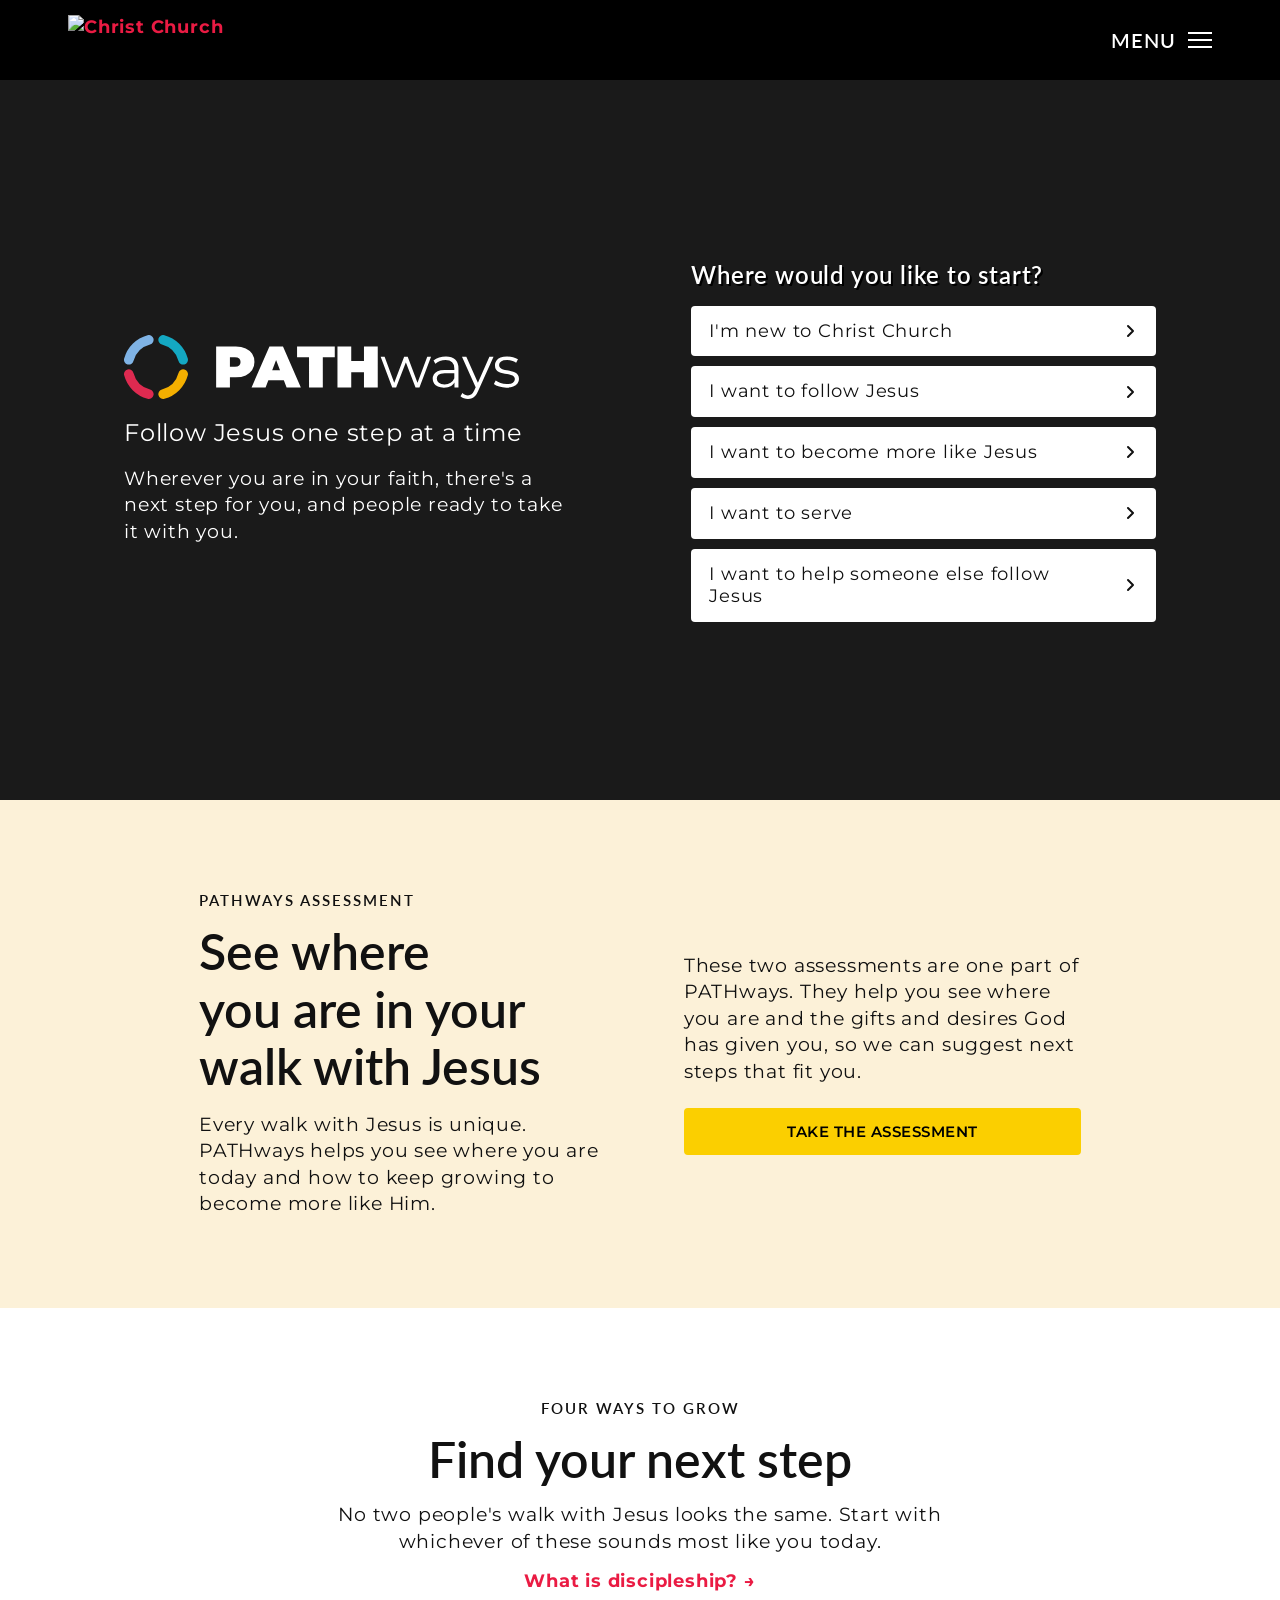
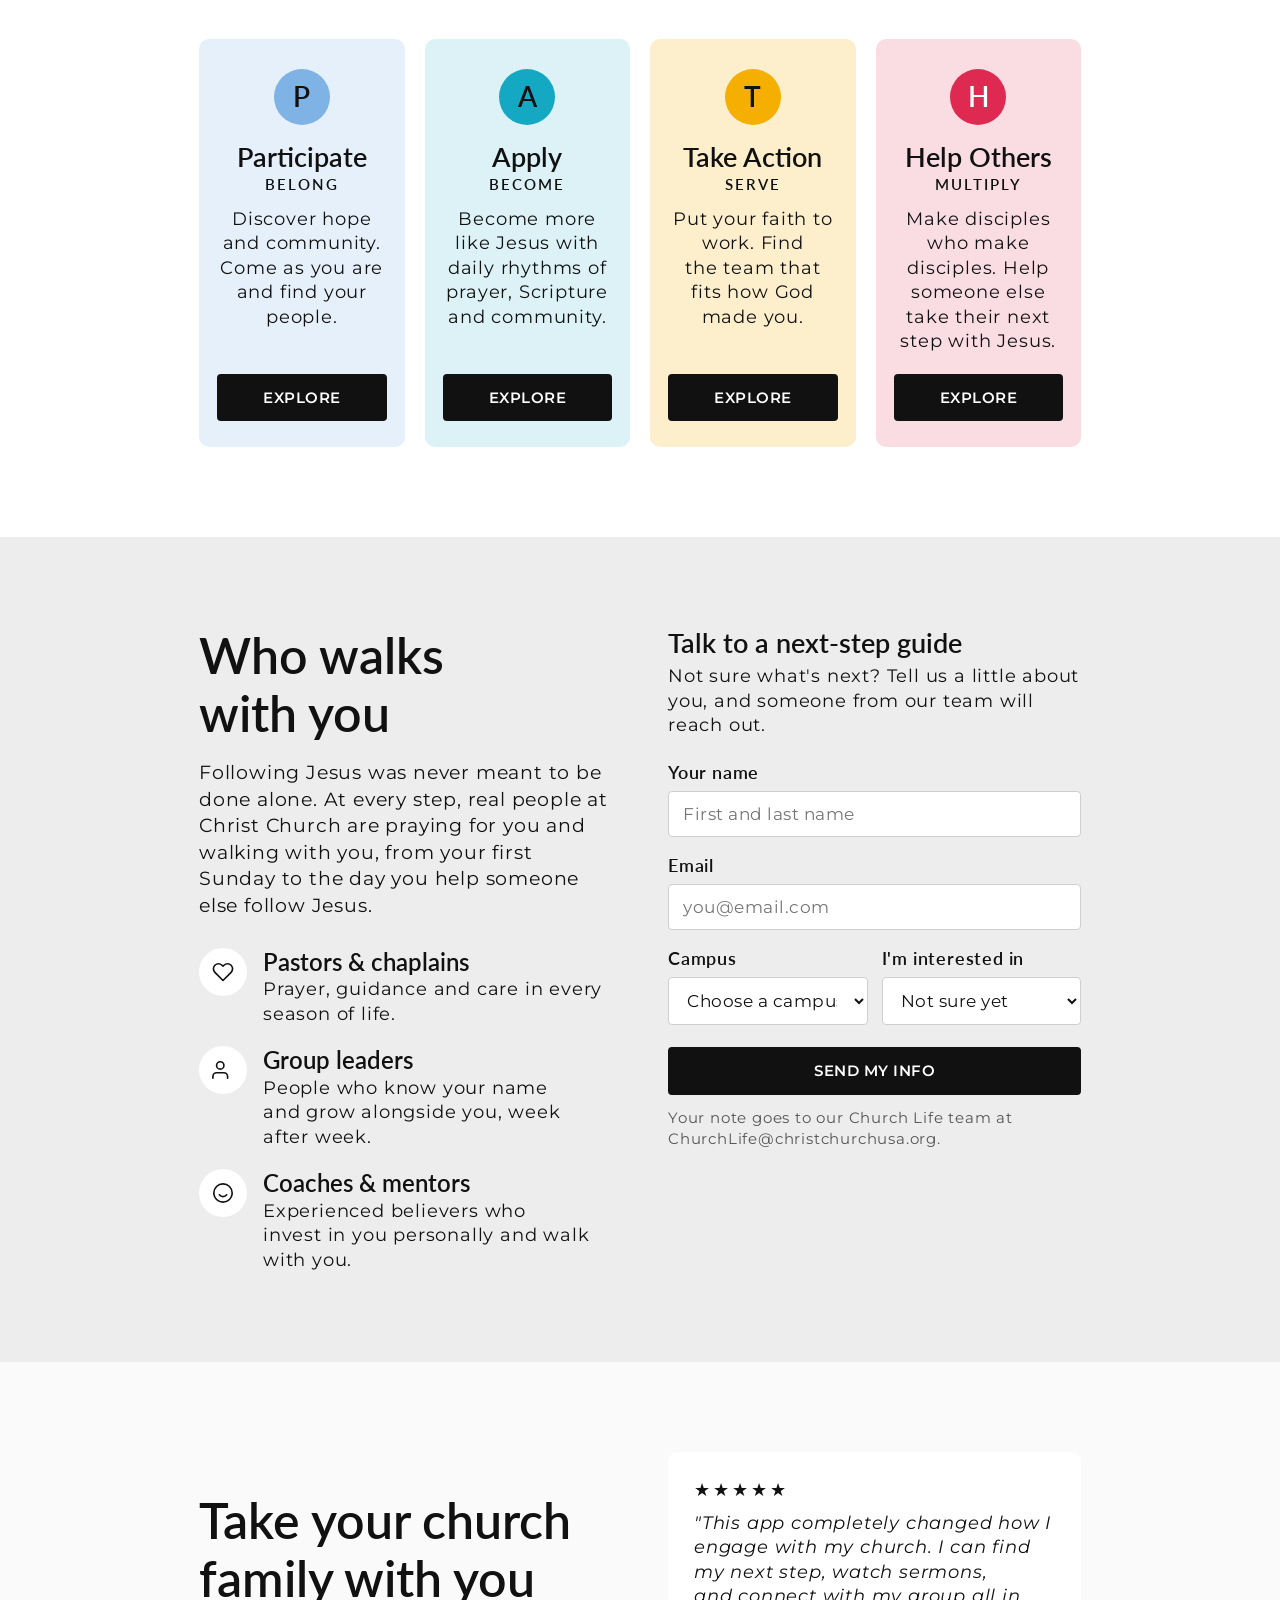
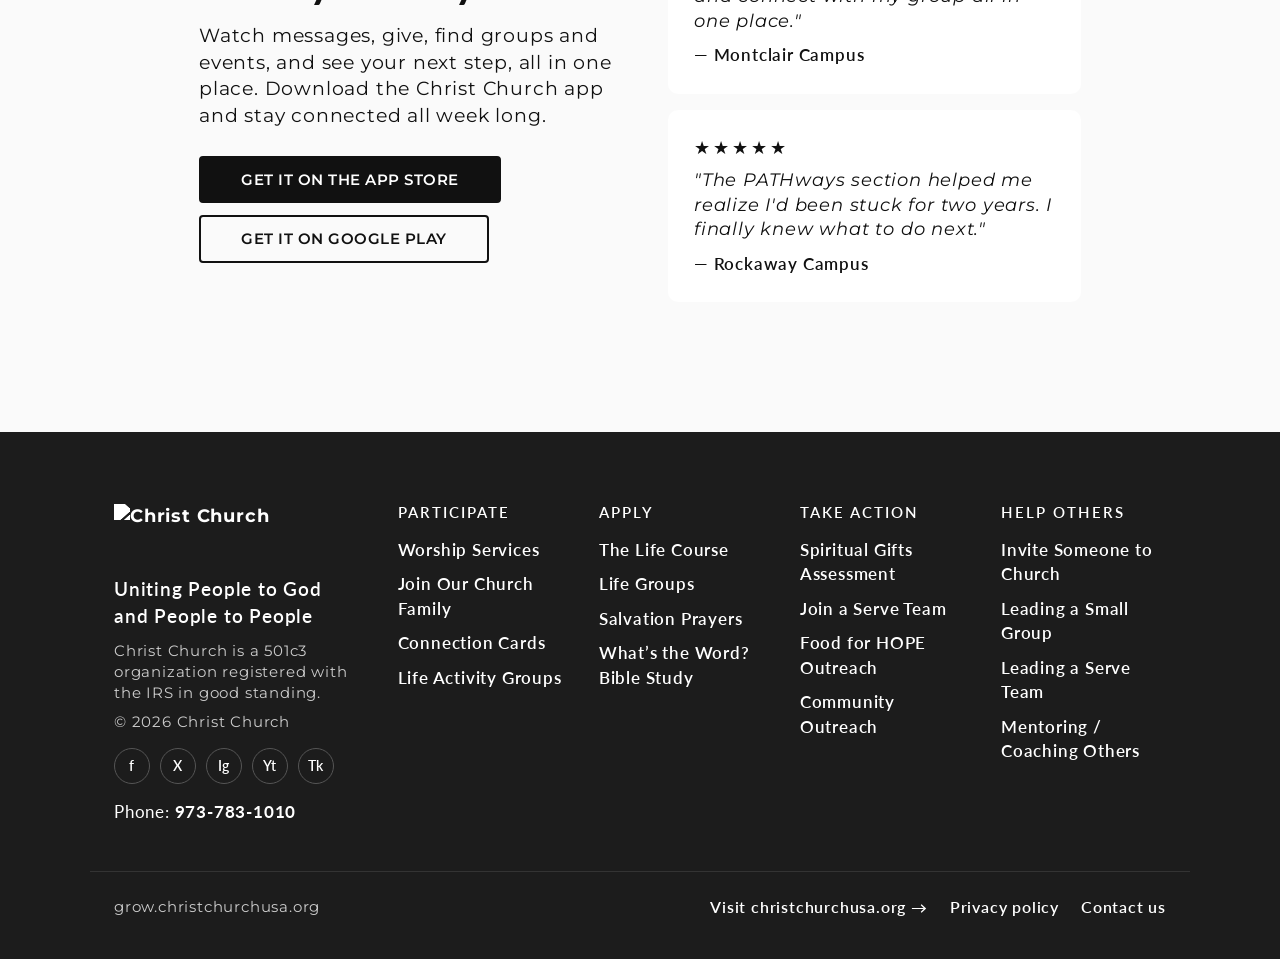
==== commit 55f512b1: "Reword path language as each person's walk with Jesus Co-Authored-By: Claude Opus 5.5 <noreply@anthr" ====
--- a/index.html
+++ b/index.html
@@ -61,11 +61,11 @@
   <div class="wrap assess-in">
     <div>
       <span class="lbl">PATHways assessment</span>
-      <h2 id="assess-title">See where you are on the path</h2>
-      <p class="assess-desc">PATHways is simply a clearer way to see where you are in your discipleship journey and how to continue growing to become more like Jesus.</p>
-    </div>
-    <div>
-      <p class="assess-desc">These two assessments are one part of PATHways. They help us see where you are and the gifts and desires God has given you, so we can recommend ways for you to keep growing.</p>
+      <h2 id="assess-title">See where you are in your walk with Jesus</h2>
+      <p class="assess-desc">Every walk with Jesus is unique. PATHways helps you see where you are today and how to keep growing to become more like Him.</p>
+    </div>
+    <div>
+      <p class="assess-desc">These two assessments are one part of PATHways. They help you see where you are and the gifts and desires God has given you, so we can suggest next steps that fit you.</p>
       <a class="btn btn-yel btn-block" href="https://pathways.jimgottshall.com" target="_blank" rel="noopener">Take the assessment</a>
     </div>
   </div>
@@ -73,9 +73,9 @@
 
 <section class="sec choose" id="choose-path" aria-labelledby="stages-title">
   <div class="wrap">
-    <span class="lbl">The four pathways</span>
-    <h2 id="stages-title">Choose your path</h2>
-    <p class="choose-sub">Everyone is somewhere on the path. Pick the one that sounds most like you today.</p>
+    <span class="lbl">Four ways to grow</span>
+    <h2 id="stages-title">Find your next step</h2>
+    <p class="choose-sub">No two people's walk with Jesus looks the same. Start with whichever of these sounds most like you today.</p>
     <button type="button" class="link-btn def-toggle" id="def-toggle" aria-expanded="false" aria-controls="explainer">What is discipleship? →</button>
 
     <div class="explainer" id="explainer" hidden>
@@ -88,7 +88,7 @@
       <img src="assets/img/path-wheel.png" alt="The PATH discipleship wheel: Participate, Apply, Take Action and Help Others around the Christ Church logo" width="400" height="400">
     </div>
 
-    <ol class="stepper" aria-label="PATH stages">
+    <ol class="stepper" aria-label="Four ways to grow">
       <li class="st st-p" data-stage="participate" data-active="false">
         <span class="lc lc-lg lc-p" aria-hidden="true">P</span>
         <h3>Participate</h3>
@@ -120,7 +120,7 @@
     </ol>
 
     <div class="detail" id="stage-detail" hidden>
-      <button type="button" class="link-btn sd-close" id="sd-close" aria-label="Close stage details">Close ✕</button>
+      <button type="button" class="link-btn sd-close" id="sd-close" aria-label="Close next steps">Close ✕</button>
       <div class="s-panel" id="panel-participate" role="region" aria-label="Participate next steps">
         <div class="s-ph"><span class="lc lc-lg lc-p" aria-hidden="true">P</span><div><h3>Participate</h3><div class="s-tag">Belong</div><p>Every journey with Jesus begins with belonging. Whether you attend an in-person campus or online, there&#x27;s a place for you here.</p></div></div>
         <div class="rg">
@@ -206,7 +206,7 @@
       <div class="field"><label for="conn-email">Email</label><input id="conn-email" type="email" placeholder="you@email.com" autocomplete="email" required></div>
       <div class="fields2">
         <div class="field"><label for="conn-campus">Campus</label><select id="conn-campus"><option value="">Choose a campus</option><option>Montclair</option><option>Rockaway</option><option>Lodi</option><option>Online</option></select></div>
-        <div class="field"><label for="conn-stage">My path</label><select id="conn-stage"><option value="">Not sure yet</option><option>Participate</option><option>Apply</option><option>Take Action</option><option>Help Others</option></select></div>
+        <div class="field"><label for="conn-stage">I'm interested in</label><select id="conn-stage"><option value="">Not sure yet</option><option>Participate</option><option>Apply</option><option>Take Action</option><option>Help Others</option></select></div>
       </div>
       <button class="btn btn-dark" id="conn-submit" type="submit">Send my info</button>
       <p class="form-note">Your note goes to our Church Life team at ChurchLife@christchurchusa.org.</p>
@@ -227,7 +227,7 @@
     </div>
     <div class="reviews" aria-label="App reviews">
       <div class="review"><div class="stars" role="img" aria-label="5 stars">★★★★★</div><p>"This app completely changed how I engage with my church. I can find my next step, watch sermons, and connect with my group all in one place."</p><span>— Montclair Campus</span></div>
-      <div class="review"><div class="stars" role="img" aria-label="5 stars">★★★★★</div><p>"The PATHways section helped me realize I'd been stuck in the same stage for two years. I finally knew what to do next."</p><span>— Rockaway Campus</span></div>
+      <div class="review"><div class="stars" role="img" aria-label="5 stars">★★★★★</div><p>"The PATHways section helped me realize I'd been stuck for two years. I finally knew what to do next."</p><span>— Rockaway Campus</span></div>
     </div>
   </div>
 </section>
@@ -267,7 +267,7 @@
   <div class="modal" role="dialog" aria-modal="true" aria-labelledby="ns-title">
     <button type="button" class="m-close" id="ns-close" aria-label="Close">✕</button>
     <h3 id="ns-title">Not sure where to start?</h3>
-    <p class="m-sub">Answer three quick questions and we'll suggest a path for you.</p>
+    <p class="m-sub">Answer three quick questions and we'll suggest a good place to start.</p>
     <div id="ns-quiz">
       <div class="m-top"><span class="m-prog" id="ns-prog" aria-live="polite"></span><button type="button" class="link-btn m-back" id="ns-back">← Back</button></div>
       <div class="m-q" id="ns-q"></div>
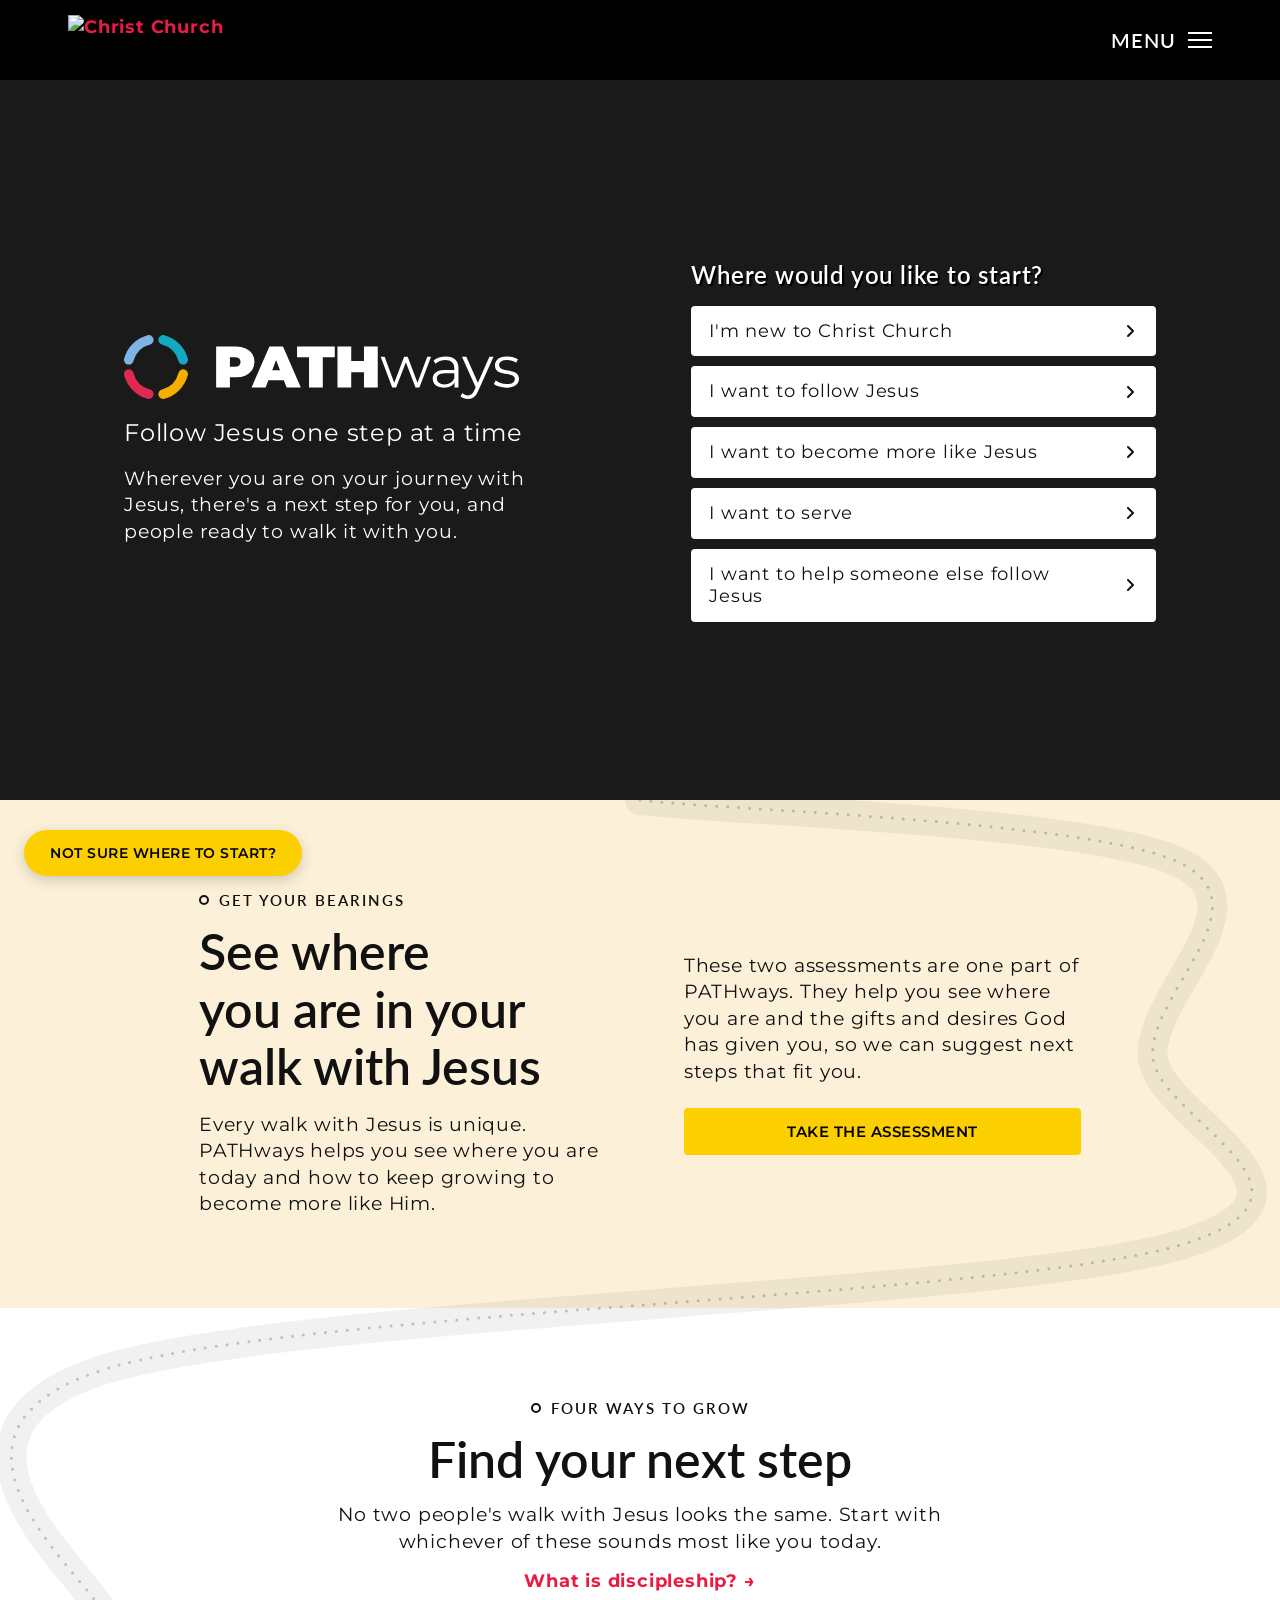
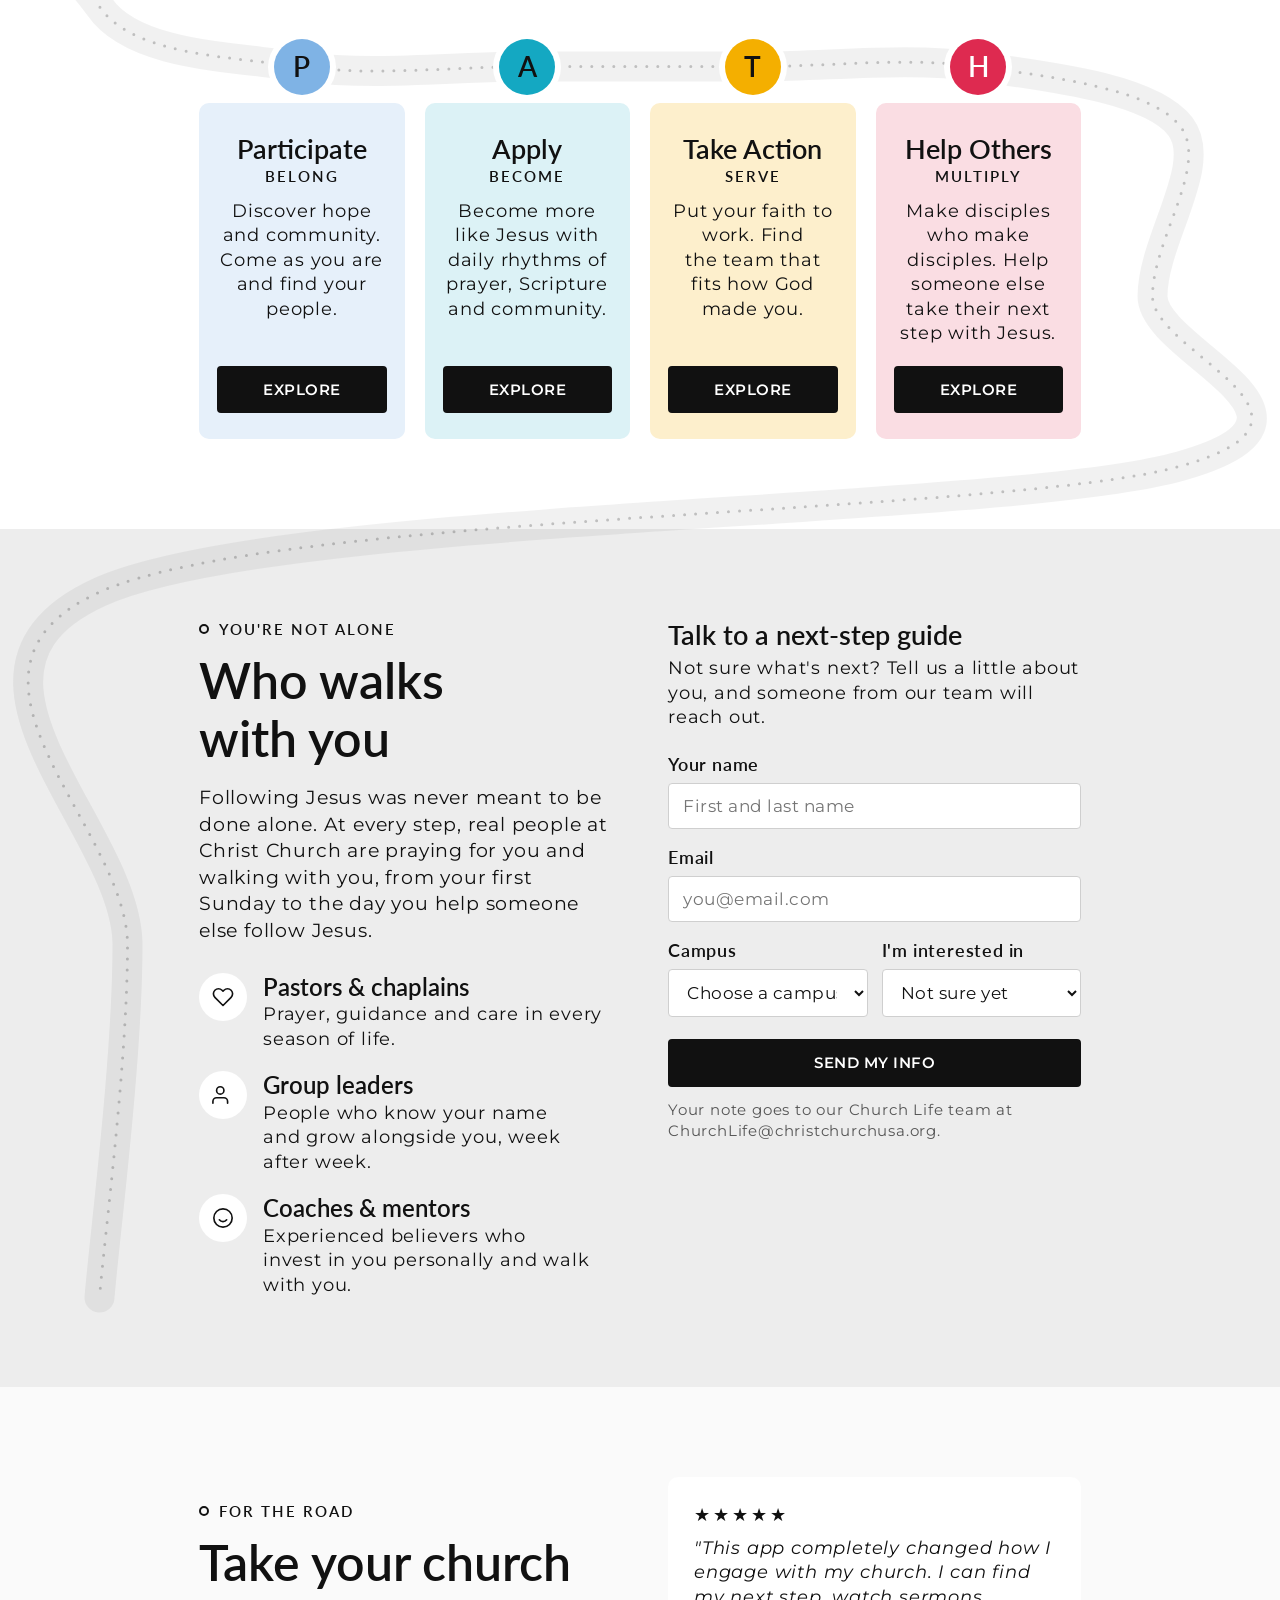
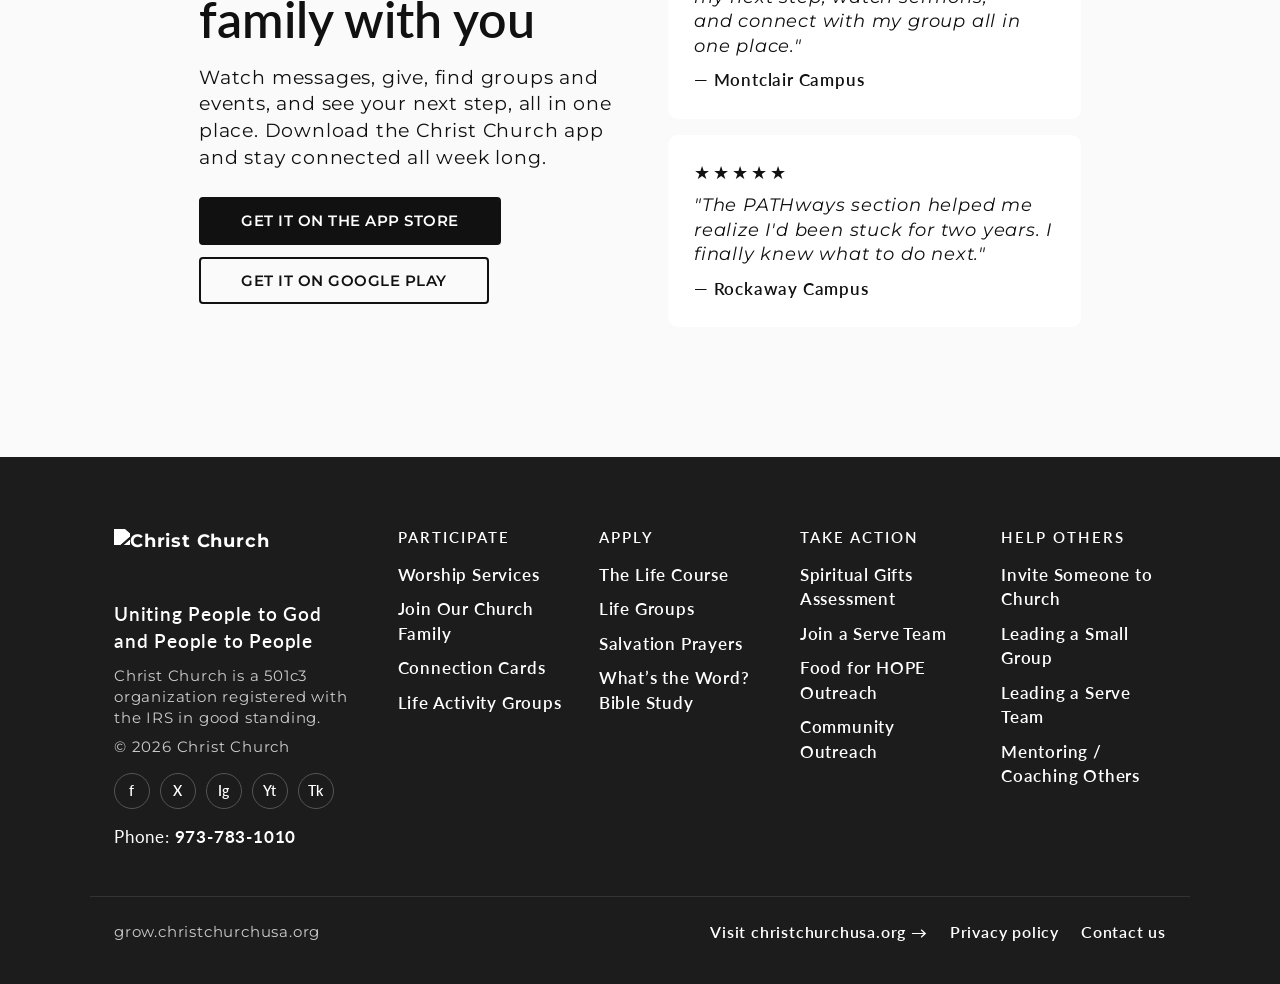
==== commit c1a32816: "Add a scroll-drawn walking trail behind the page The trail winds through the side margins from the h" ====
--- a/index.html
+++ b/index.html
@@ -42,7 +42,7 @@
     <div>
       <h1 id="hero-h1"><img class="hero-logo" src="assets/img/pathways-logo-white-text.svg" alt="PATHways" width="395" height="64"></h1>
       <p class="hero-sub">Follow Jesus one step at a time</p>
-      <p class="hero-intro">Wherever you are in your faith, there's a next step for you, and people ready to take it with you.</p>
+      <p class="hero-intro">Wherever you are on your journey with Jesus, there's a next step for you, and people ready to walk it with you.</p>
     </div>
     <nav aria-label="Choose where to start">
       <p class="hi-label">Where would you like to start?</p>
@@ -60,7 +60,7 @@
 <section class="sec assess" id="assessment" aria-labelledby="assess-title">
   <div class="wrap assess-in">
     <div>
-      <span class="lbl">PATHways assessment</span>
+      <span class="lbl">Get your bearings</span>
       <h2 id="assess-title">See where you are in your walk with Jesus</h2>
       <p class="assess-desc">Every walk with Jesus is unique. PATHways helps you see where you are today and how to keep growing to become more like Him.</p>
     </div>
@@ -191,6 +191,7 @@
 <section class="sec walk" aria-labelledby="walk-title">
   <div class="wrap walk-in">
     <div>
+      <span class="lbl">You're not alone</span>
       <h2 id="walk-title">Who walks with you</h2>
       <p class="walk-p">Following Jesus was never meant to be done alone. At every step, real people at Christ Church are praying for you and walking with you, from your first Sunday to the day you help someone else follow Jesus.</p>
       <div class="people">
@@ -217,6 +218,7 @@
 <section class="sec app" aria-labelledby="app-title">
   <div class="wrap app-in">
     <div>
+      <span class="lbl">For the road</span>
       <h2 id="app-title">Take your church family with you</h2>
       <p class="app-p">Watch messages, give, find groups and events, and see your next step, all in one place. Download the Christ Church app and stay connected all week long.</p>
       <div class="app-btns">
--- a/css/base.css
+++ b/css/base.css
@@ -47,6 +47,17 @@
   text-transform: uppercase;
   color: var(--ink);
   margin-bottom: 12px;
+}
+/* A small trail marker, so section labels read like signs along the way */
+.lbl::before {
+  content: "";
+  display: inline-block;
+  width: 10px;
+  height: 10px;
+  margin-right: 10px;
+  border: 2px solid currentColor;
+  border-radius: 50%;
+  vertical-align: 1px;
 }
 
 .link-btn {
--- a/css/sections.css
+++ b/css/sections.css
@@ -1,3 +1,14 @@
+/* Trail: drawn by main.js behind the section content */
+main { position: relative; }
+.sec > .wrap { position: relative; z-index: 1; }
+.trail { position: absolute; top: 0; left: 0; z-index: 0; pointer-events: none; }
+.trail path { fill: none; stroke-linecap: round; stroke-linejoin: round; }
+.trail-bed { stroke: rgba(17, 17, 17, .055); stroke-width: 30px; }
+.trail-dots { stroke: rgba(17, 17, 17, .22); stroke-width: 3px; stroke-dasharray: 0 11; }
+.trail-dots-walked { stroke: var(--ink); stroke-opacity: .7; }
+.trail-reveal { stroke: #fff; stroke-width: 40px; }
+.trail-walker { fill: var(--yel); stroke: var(--ink); stroke-width: 2.5px; transition: opacity .2s; }
+
 /* Header */
 .hdr { position: sticky; top: 0; z-index: 150; height: var(--hdr-h); background: #000; display: flex; align-items: center; }
 .hdr-in { position: relative; width: 100%; max-width: 1200px; margin: 0 auto; padding: 0 28px; display: flex; align-items: center; justify-content: space-between; }
@@ -44,8 +55,9 @@
 .scrip { margin: 22px 0; text-align: center; font-size: 19px; font-style: italic; }
 .scrip cite { display: block; margin-top: 6px; text-align: right; font-size: 17.5px; font-style: normal; }
 
-.stepper { list-style: none; display: grid; grid-template-columns: repeat(4, minmax(0, 1fr)); gap: 20px; margin-top: 44px; }
-.st { display: flex; flex-direction: column; align-items: center; padding: 30px 18px 26px; text-align: center; border-radius: var(--r-md); cursor: pointer; outline: 3px solid transparent; outline-offset: -3px; transition: outline-color .15s; }
+/* Each area's letter circle sits above its card as a stop on the trail */
+.stepper { list-style: none; display: grid; grid-template-columns: repeat(4, minmax(0, 1fr)); gap: 84px 20px; margin-top: 108px; }
+.st { position: relative; display: flex; flex-direction: column; align-items: center; padding: 30px 18px 26px; text-align: center; border-radius: var(--r-md); cursor: pointer; outline: 3px solid transparent; outline-offset: -3px; transition: outline-color .15s; }
 .st-p { background: var(--p-lt); }
 .st-a { background: var(--a-lt); }
 .st-t { background: var(--t-lt); }
@@ -54,7 +66,7 @@
 .st-a[data-active="true"] { outline-color: var(--a); }
 .st-t[data-active="true"] { outline-color: var(--t); }
 .st-h[data-active="true"] { outline-color: var(--h); }
-.st .lc { margin-bottom: 16px; }
+.st .lc { position: absolute; top: -64px; left: 50%; transform: translateX(-50%); box-shadow: 0 0 0 6px var(--white); }
 .st h3 { margin-bottom: 2px; }
 .st-tag, .s-tag { font-family: var(--fh); font-size: 15px; font-weight: 600; letter-spacing: 2px; text-transform: uppercase; }
 .st-tag { margin-bottom: 12px; }
@@ -176,6 +188,7 @@
 @media (max-width: 640px) {
   .hdr-logo img { height: 40px; }
   .hero-logo { height: 48px; }
+  .trail-dots { stroke-width: 2.5px; stroke-dasharray: 0 9; }
   .stepper, .rg, .rx-grid, .fields2 { grid-template-columns: 1fr; }
   .detail { padding: 56px 20px 28px; }
   .s-ph { padding-right: 0; }
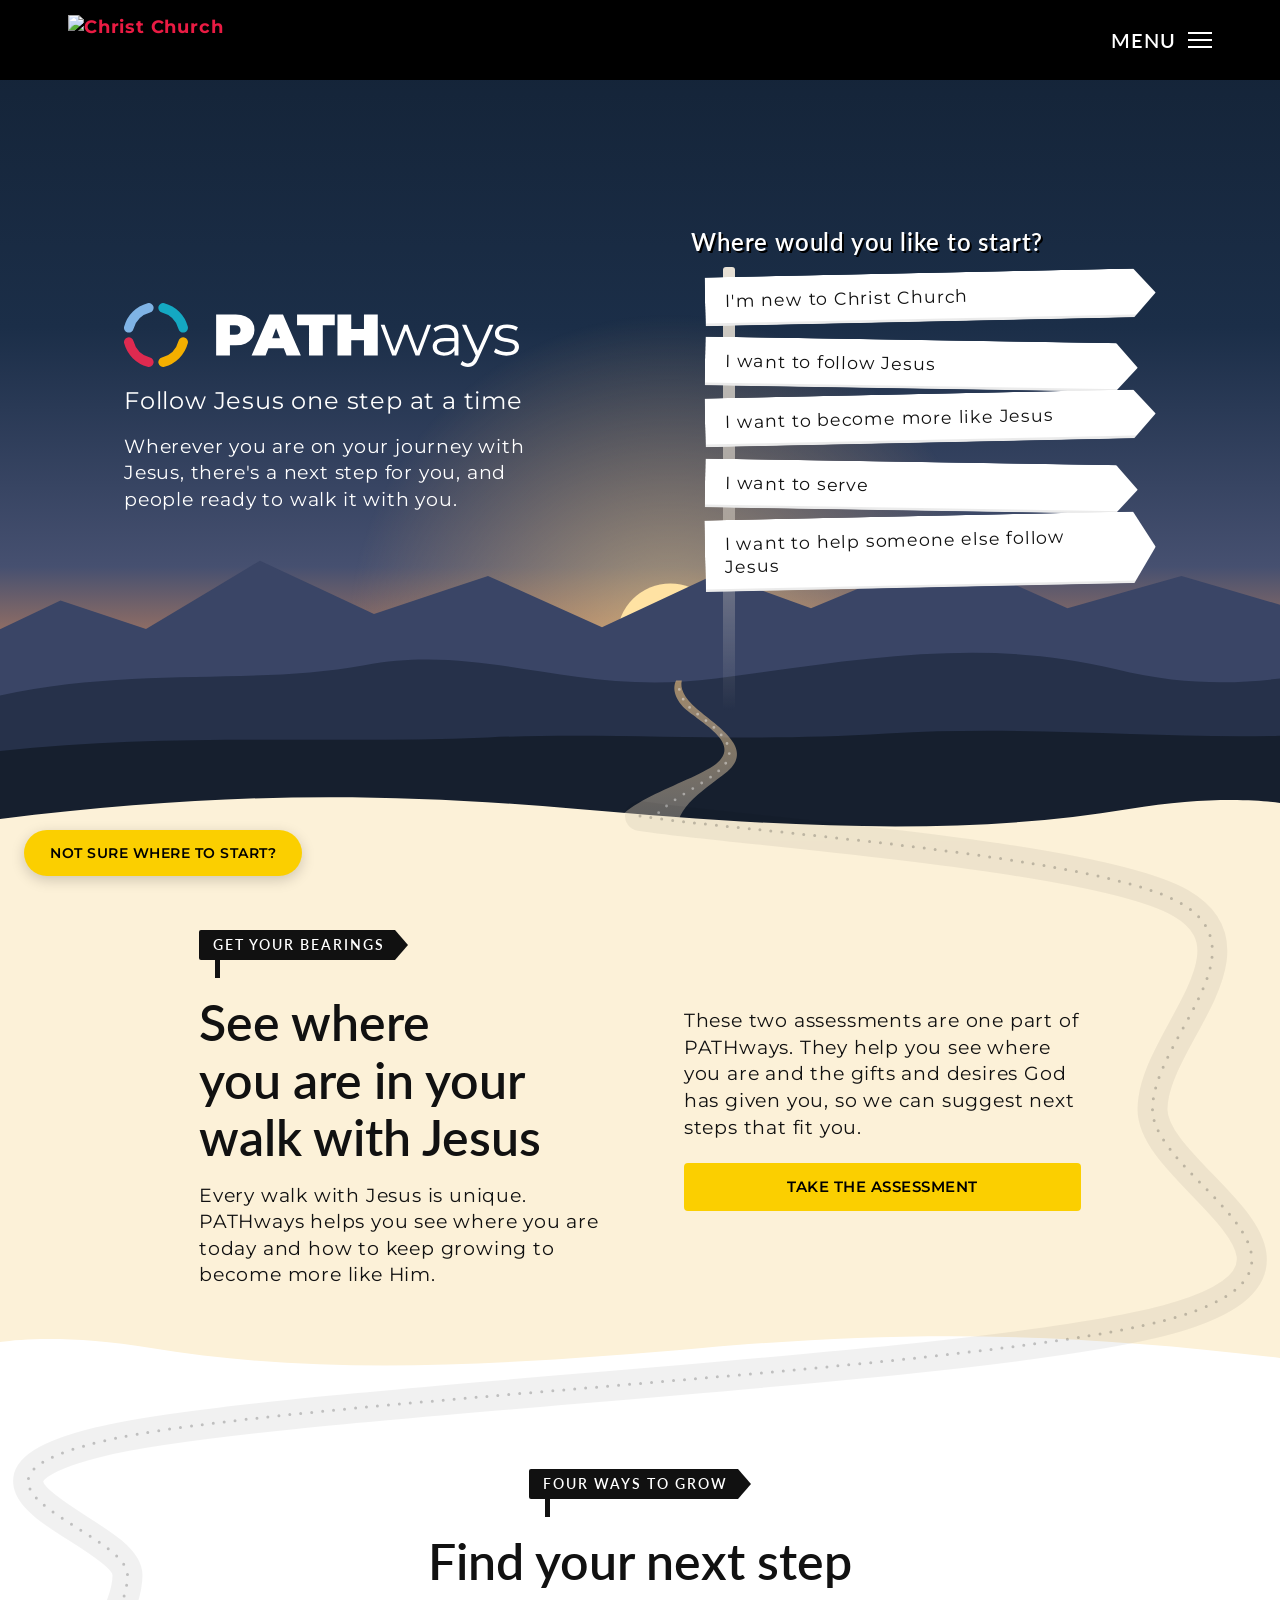
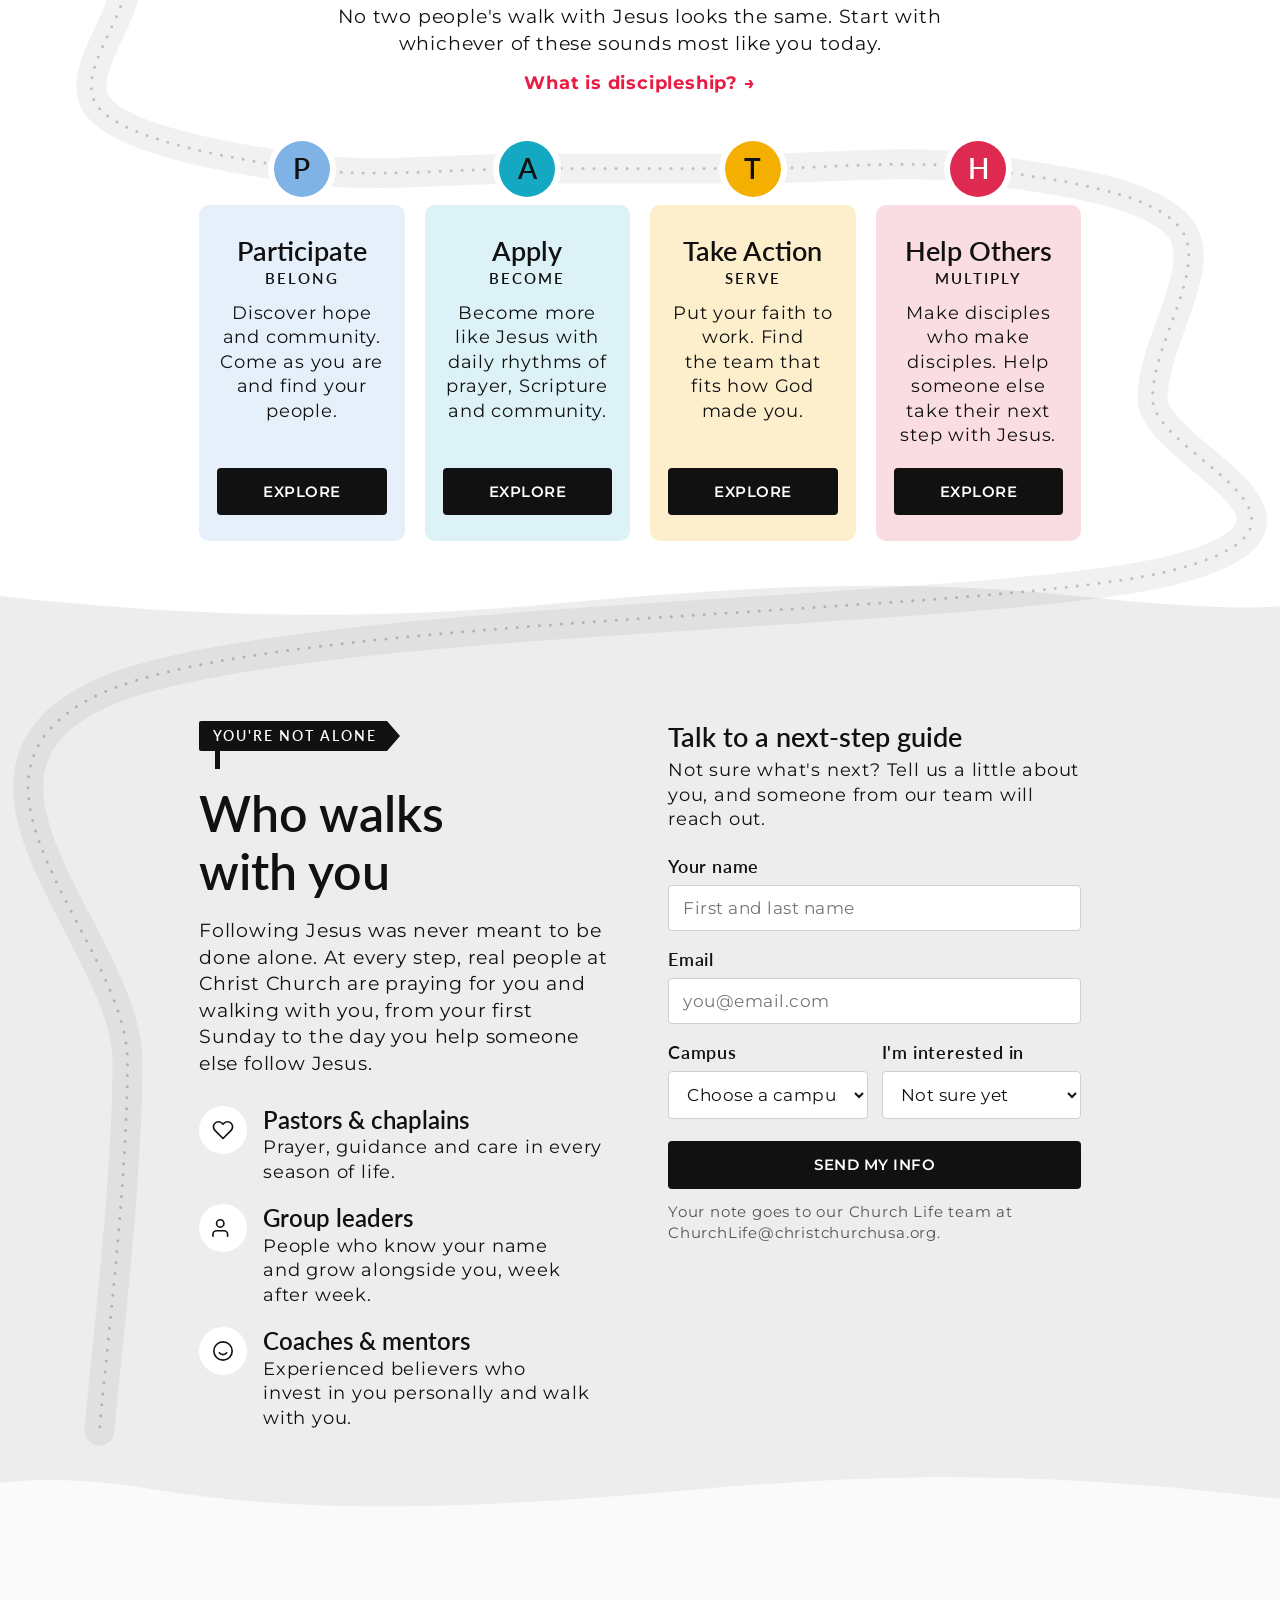
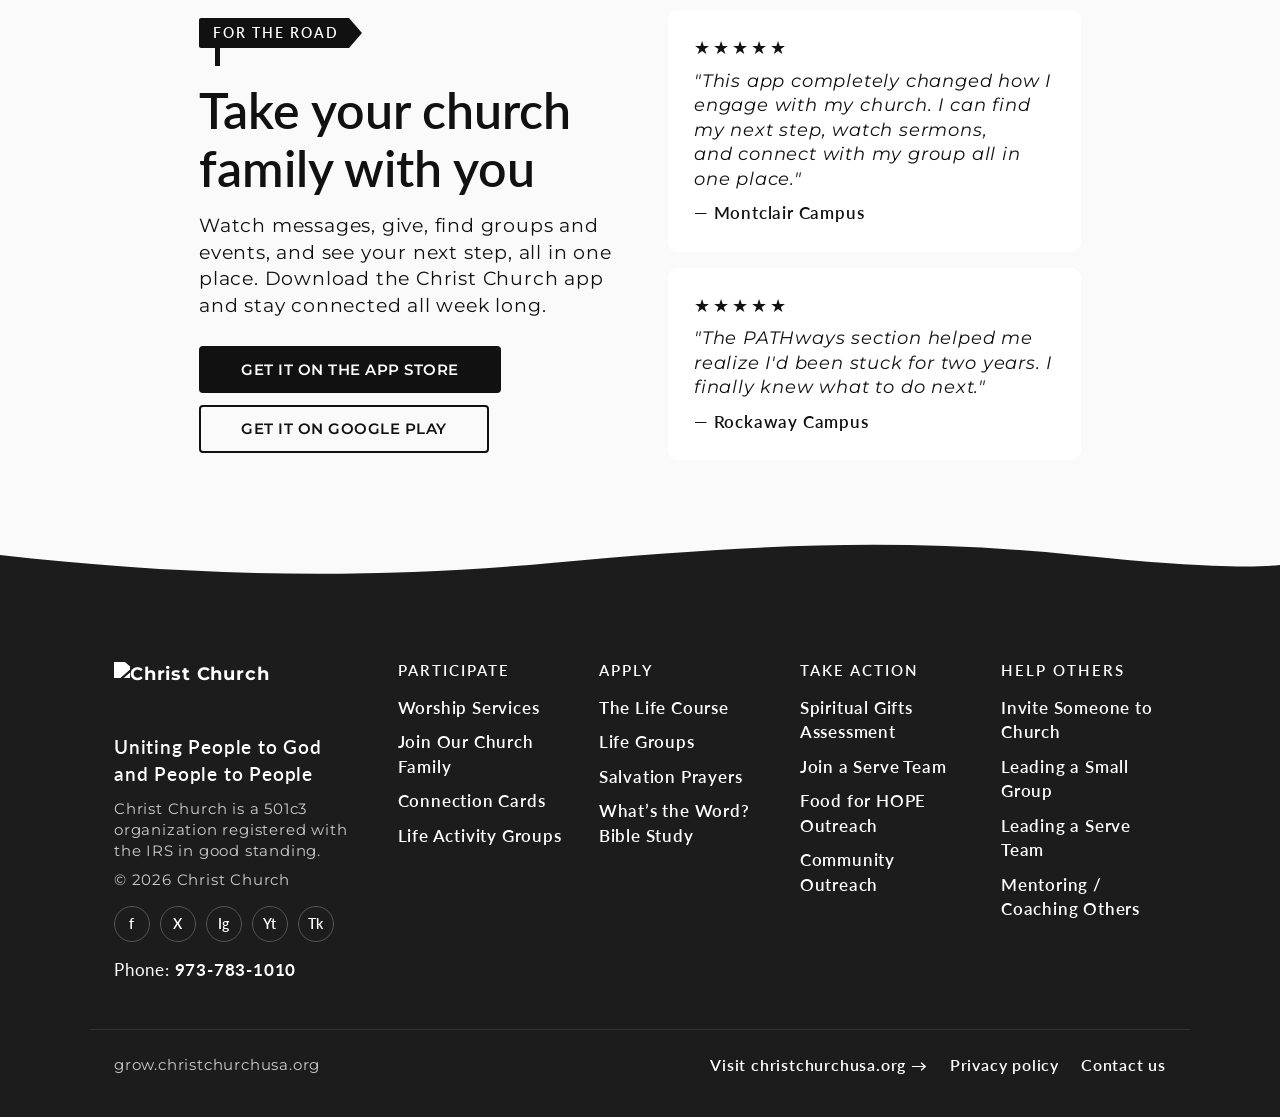
==== commit 8179aa30: "Make the page feel like a walk: dawn landscape, signposts and terrain Replaces the hero photo placeh" ====
--- a/index.html
+++ b/index.html
@@ -36,8 +36,48 @@
 <main>
 
 <section class="hero" aria-labelledby="hero-h1">
-  <!-- Placeholder: add the hero photo as <img class="hero-photo" src="assets/img/hero.jpg" alt=""> -->
-  <div class="hero-scrim"></div>
+  <!-- Dawn landscape in layers; main.js moves each at its data-depth speed as you scroll -->
+  <div class="hero-scene" aria-hidden="true">
+    <svg class="hero-layer" data-depth="0.22" viewBox="0 0 1440 800" preserveAspectRatio="xMidYMax slice" focusable="false">
+      <defs>
+        <linearGradient id="sky" gradientUnits="userSpaceOnUse" x1="0" y1="-400" x2="0" y2="800">
+          <stop offset="0" stop-color="#0B1622"/>
+          <stop offset=".55" stop-color="#1B2E48"/>
+          <stop offset=".76" stop-color="#465070"/>
+          <stop offset=".87" stop-color="#D4895A"/>
+          <stop offset="1" stop-color="#F2C27B"/>
+        </linearGradient>
+      </defs>
+      <rect x="-200" y="-400" width="1840" height="1200" fill="url(#sky)"/>
+    </svg>
+    <svg class="hero-layer" data-depth="0.04" viewBox="0 0 1440 800" preserveAspectRatio="xMidYMax slice" focusable="false">
+      <defs>
+        <radialGradient id="sun-glow">
+          <stop offset="0" stop-color="#FFD98A" stop-opacity=".55"/>
+          <stop offset="1" stop-color="#FFB86B" stop-opacity="0"/>
+        </radialGradient>
+      </defs>
+      <circle cx="752" cy="586" r="340" fill="url(#sun-glow)"/>
+      <circle cx="752" cy="586" r="56" fill="#FFE2A3"/>
+    </svg>
+    <svg class="hero-layer" data-depth="0.22" viewBox="0 0 1440 800" preserveAspectRatio="xMidYMax slice" focusable="false">
+      <path fill="#3A4566" d="M0 600 L110 548 L200 578 L320 506 L440 562 L560 522 L680 576 L800 520 L900 556 L1040 498 L1170 556 L1290 522 L1440 566 V800 H0Z"/>
+    </svg>
+    <svg class="hero-layer" data-depth="0.13" viewBox="0 0 1440 800" preserveAspectRatio="xMidYMax slice" focusable="false">
+      <path fill="#26314A" d="M0 660 C160 612 300 640 430 616 C560 592 650 650 800 630 C950 610 1080 586 1220 620 C1320 645 1390 630 1440 624 V800 H0Z"/>
+    </svg>
+    <svg class="hero-layer" data-depth="0.06" viewBox="0 0 1440 800" preserveAspectRatio="xMidYMax slice" focusable="false">
+      <defs>
+        <linearGradient id="footpath" x1="0" y1="0" x2="0" y2="1">
+          <stop offset="0" stop-color="#F2C27B" stop-opacity=".6"/>
+          <stop offset="1" stop-color="#FFF1DC" stop-opacity=".3"/>
+        </linearGradient>
+      </defs>
+      <path fill="#161F2E" d="M0 712 C200 684 380 700 560 692 C700 686 820 698 980 688 C1150 678 1300 698 1440 688 V800 H0Z"/>
+      <path fill="url(#footpath)" d="M690 800 C684 762 770 742 800 720 C826 700 790 680 770 664 C756 652 754 640 758 632 L764 632 C762 640 766 650 780 662 C804 682 840 704 812 728 C784 750 750 770 762 800Z"/>
+      <path fill="none" stroke="#FFFFFF" stroke-opacity=".4" stroke-width="3" stroke-linecap="round" stroke-dasharray="0 11" d="M726 800 C722 766 790 744 808 722 C826 702 800 682 776 664 C762 652 760 640 761 632"/>
+    </svg>
+  </div>
   <div class="hero-in">
     <div>
       <h1 id="hero-h1"><img class="hero-logo" src="assets/img/pathways-logo-white-text.svg" alt="PATHways" width="395" height="64"></h1>
@@ -47,11 +87,11 @@
     <nav aria-label="Choose where to start">
       <p class="hi-label">Where would you like to start?</p>
       <div class="hi-list">
-        <a class="hi-btn" href="#card-worship-service" data-goto="participate" data-card="card-worship-service"><span class="hi-main">I'm new to Christ Church</span><svg class="hi-chev" viewBox="0 0 16 16" aria-hidden="true"><path d="M6 3l5 5-5 5" fill="none" stroke-width="2" stroke-linecap="round" stroke-linejoin="round"/></svg></a>
-        <a class="hi-btn" href="#card-salvation-prayer" data-goto="apply" data-card="card-salvation-prayer"><span class="hi-main">I want to follow Jesus</span><svg class="hi-chev" viewBox="0 0 16 16" aria-hidden="true"><path d="M6 3l5 5-5 5" fill="none" stroke-width="2" stroke-linecap="round" stroke-linejoin="round"/></svg></a>
-        <a class="hi-btn" href="#choose-path" data-goto="apply"><span class="hi-main">I want to become more like Jesus</span><svg class="hi-chev" viewBox="0 0 16 16" aria-hidden="true"><path d="M6 3l5 5-5 5" fill="none" stroke-width="2" stroke-linecap="round" stroke-linejoin="round"/></svg></a>
-        <a class="hi-btn" href="#choose-path" data-goto="takeaction"><span class="hi-main">I want to serve</span><svg class="hi-chev" viewBox="0 0 16 16" aria-hidden="true"><path d="M6 3l5 5-5 5" fill="none" stroke-width="2" stroke-linecap="round" stroke-linejoin="round"/></svg></a>
-        <a class="hi-btn" href="#choose-path" data-goto="helpothers"><span class="hi-main">I want to help someone else follow Jesus</span><svg class="hi-chev" viewBox="0 0 16 16" aria-hidden="true"><path d="M6 3l5 5-5 5" fill="none" stroke-width="2" stroke-linecap="round" stroke-linejoin="round"/></svg></a>
+        <a class="hi-btn" href="#card-worship-service" data-goto="participate" data-card="card-worship-service"><span class="hi-main">I'm new to Christ Church</span></a>
+        <a class="hi-btn" href="#card-salvation-prayer" data-goto="apply" data-card="card-salvation-prayer"><span class="hi-main">I want to follow Jesus</span></a>
+        <a class="hi-btn" href="#choose-path" data-goto="apply"><span class="hi-main">I want to become more like Jesus</span></a>
+        <a class="hi-btn" href="#choose-path" data-goto="takeaction"><span class="hi-main">I want to serve</span></a>
+        <a class="hi-btn" href="#choose-path" data-goto="helpothers"><span class="hi-main">I want to help someone else follow Jesus</span></a>
       </div>
     </nav>
   </div>
--- a/css/base.css
+++ b/css/base.css
@@ -38,26 +38,41 @@
 .wrap { max-width: var(--mw); margin: 0 auto; padding: 0 var(--gutter); }
 .sec { padding: var(--sec-pad) 0; }
 
+/* Section labels are trail signs: a dark board with a pointed end, on a short post */
 .lbl {
-  display: block;
+  position: relative;
+  display: inline-block;
+  height: 30px;
+  margin: 0 14px 34px 0;
+  padding: 7px 10px 7px 14px;
   font-family: var(--fh);
-  font-size: 15px;
+  font-size: 14px;
   font-weight: 600;
   letter-spacing: 2px;
+  line-height: 16px;
   text-transform: uppercase;
-  color: var(--ink);
-  margin-bottom: 12px;
+  white-space: nowrap;
+  color: var(--white);
+  background: var(--ink);
+  border-radius: 2px 0 0 2px;
 }
-/* A small trail marker, so section labels read like signs along the way */
+.lbl::after {
+  content: "";
+  position: absolute;
+  top: 0;
+  left: 100%;
+  border-top: 15px solid transparent;
+  border-bottom: 15px solid transparent;
+  border-left: 13px solid var(--ink);
+}
 .lbl::before {
   content: "";
-  display: inline-block;
-  width: 10px;
-  height: 10px;
-  margin-right: 10px;
-  border: 2px solid currentColor;
-  border-radius: 50%;
-  vertical-align: 1px;
+  position: absolute;
+  top: 100%;
+  left: 16px;
+  width: 5px;
+  height: 18px;
+  background: var(--ink);
 }
 
 .link-btn {
--- a/css/sections.css
+++ b/css/sections.css
@@ -1,13 +1,39 @@
-/* Trail: drawn by main.js behind the section content */
+/* Trail: drawn by main.js above the section backgrounds and hill edges, below the content */
 main { position: relative; }
-.sec > .wrap { position: relative; z-index: 1; }
-.trail { position: absolute; top: 0; left: 0; z-index: 0; pointer-events: none; }
+.sec > .wrap { position: relative; z-index: 2; }
+.trail { position: absolute; top: 0; left: 0; z-index: 1; pointer-events: none; }
 .trail path { fill: none; stroke-linecap: round; stroke-linejoin: round; }
 .trail-bed { stroke: rgba(17, 17, 17, .055); stroke-width: 30px; }
 .trail-dots { stroke: rgba(17, 17, 17, .22); stroke-width: 3px; stroke-dasharray: 0 11; }
 .trail-dots-walked { stroke: var(--ink); stroke-opacity: .7; }
 .trail-reveal { stroke: #fff; stroke-width: 40px; }
-.trail-walker { fill: var(--yel); stroke: var(--ink); stroke-width: 2.5px; transition: opacity .2s; }
+
+/* Terrain: each section's top edge rolls like a hill line into the one above */
+.assess, .choose, .walk, .app, .foot { position: relative; }
+.assess::before, .choose::before, .walk::before, .app::before, .foot::before {
+  content: "";
+  position: absolute;
+  left: 0;
+  right: 0;
+  bottom: 100%;
+  height: 56px;
+  margin-bottom: -1px;
+  background: inherit;
+  pointer-events: none;
+  -webkit-mask: url("data:image/svg+xml,%3Csvg xmlns='http://www.w3.org/2000/svg' viewBox='0 0 1440 56' preserveAspectRatio='none'%3E%3Cpath d='M0 56V34C240 8 420 6 650 24S1080 52 1270 24C1350 12 1410 14 1440 18V56Z'/%3E%3C/svg%3E") 0 0 / 100% 100% no-repeat;
+  mask: url("data:image/svg+xml,%3Csvg xmlns='http://www.w3.org/2000/svg' viewBox='0 0 1440 56' preserveAspectRatio='none'%3E%3Cpath d='M0 56V34C240 8 420 6 650 24S1080 52 1270 24C1350 12 1410 14 1440 18V56Z'/%3E%3C/svg%3E") 0 0 / 100% 100% no-repeat;
+}
+.choose::before, .app::before { transform: scaleX(-1); }
+.walk::before, .foot::before {
+  -webkit-mask-image: url("data:image/svg+xml,%3Csvg xmlns='http://www.w3.org/2000/svg' viewBox='0 0 1440 56' preserveAspectRatio='none'%3E%3Cpath d='M0 56V20C200 40 400 46 620 28S1010 2 1210 20C1320 30 1400 34 1440 30V56Z'/%3E%3C/svg%3E");
+  mask-image: url("data:image/svg+xml,%3Csvg xmlns='http://www.w3.org/2000/svg' viewBox='0 0 1440 56' preserveAspectRatio='none'%3E%3Cpath d='M0 56V20C200 40 400 46 620 28S1010 2 1210 20C1320 30 1400 34 1440 30V56Z'/%3E%3C/svg%3E");
+}
+
+/* Scroll reveals, added by main.js */
+.reveal { opacity: 0; transform: translateY(28px); transition: opacity .8s ease, transform .8s cubic-bezier(.2, .7, .2, 1); }
+.reveal.in { opacity: 1; transform: none; }
+.st.reveal-fade { opacity: 0; transition: opacity .8s ease var(--reveal-delay, 0s), outline-color .15s; }
+.st.reveal-fade.in { opacity: 1; }
 
 /* Header */
 .hdr { position: sticky; top: 0; z-index: 150; height: var(--hdr-h); background: #000; display: flex; align-items: center; }
@@ -22,20 +48,35 @@
 .menu-pane a:hover { color: var(--white); }
 
 /* Hero */
-.hero { position: relative; min-height: min(720px, calc(100vh - var(--hdr-h))); display: flex; align-items: center; color: var(--white); overflow: hidden; background: #3a3a3a; }
-.hero-photo { position: absolute; inset: 0; width: 100%; height: 100%; object-fit: cover; }
-.hero-scrim { position: absolute; inset: 0; background: rgba(0, 0, 0, .55); pointer-events: none; }
-.hero-in { position: relative; z-index: 1; width: 100%; max-width: var(--mw-hero); margin: 0 auto; padding: 56px var(--gutter); display: grid; grid-template-columns: minmax(0, 1.1fr) minmax(0, 1fr); gap: 56px; align-items: center; }
+.hero { position: relative; min-height: min(760px, calc(100vh - var(--hdr-h))); display: flex; align-items: center; color: var(--white); overflow: hidden; background: #0B1622; }
+.hero-scene { position: absolute; inset: 0; pointer-events: none; }
+.hero-layer { position: absolute; inset: 0; width: 100%; height: 100%; will-change: transform; }
+.hero-in { position: relative; z-index: 1; width: 100%; max-width: var(--mw-hero); margin: 0 auto; padding: 56px var(--gutter) 160px; display: grid; grid-template-columns: minmax(0, 1.1fr) minmax(0, 1fr); gap: 56px; align-items: center; will-change: transform, opacity; }
 .hero h1 { margin-bottom: 18px; }
 .hero-logo { display: block; height: 64px; width: auto; }
 .hero-sub { font-size: 24px; line-height: 1.3; margin-bottom: 18px; }
 .hero-intro { font-size: 19px; max-width: 440px; }
-.hi-label { font-family: var(--fh); font-size: 24px; font-weight: 600; margin-bottom: 14px; text-shadow: 2px 2px 0 #000; }
-.hi-list { display: flex; flex-direction: column; gap: 10px; }
-.hi-btn { display: flex; align-items: center; gap: 14px; padding: 14px 18px; background: var(--white); color: var(--ink); border-radius: var(--r-sm); font-weight: 400; transition: transform .12s, background .15s; }
-.hi-btn:hover { color: var(--ink); background: #F3F3F3; text-decoration: none; transform: translateX(3px); }
+/* The starting choices are the arms of a fingerpost at the trailhead */
+.hi-label { font-family: var(--fh); font-size: 24px; font-weight: 600; margin-bottom: 18px; text-shadow: 2px 2px 0 #000; }
+.hi-list { position: relative; display: flex; flex-direction: column; gap: 12px; padding-left: 14px; }
+.hi-list::before { content: ""; position: absolute; left: 32px; top: -10px; bottom: -120px; width: 12px; border-radius: 3px 3px 0 0; background: linear-gradient(to bottom, #E9E2D6, rgba(233, 226, 214, 0)); }
+.hi-btn {
+  position: relative;
+  display: flex;
+  align-items: center;
+  padding: 13px 40px 13px 20px;
+  background: var(--white);
+  color: var(--ink);
+  font-weight: 400;
+  clip-path: polygon(0 0, calc(100% - 22px) 0, 100% 50%, calc(100% - 22px) 100%, 0 100%);
+  box-shadow: inset 0 -3px 0 rgba(0, 0, 0, .08);
+  transform-origin: 26px 50%;
+  transition: transform .25s cubic-bezier(.2, .7, .2, 1), background .15s;
+}
+.hi-btn:nth-child(odd) { transform: rotate(-1.2deg); }
+.hi-btn:nth-child(even) { transform: rotate(.9deg); margin-right: 18px; }
+.hi-btn:hover, .hi-btn:focus-visible { color: var(--ink); background: var(--yel); text-decoration: none; transform: translateX(6px) rotate(0); }
 .hi-main { flex: 1; font-size: 17.5px; line-height: 1.3; }
-.hi-chev { width: 16px; height: 16px; flex-shrink: 0; stroke: currentColor; }
 
 /* Assessment */
 .assess { background: var(--cream); }
@@ -177,7 +218,7 @@
 
 /* Responsive */
 @media (max-width: 1020px) {
-  .hero-in { grid-template-columns: 1fr; gap: 32px; }
+  .hero-in { grid-template-columns: 1fr; gap: 40px; padding-bottom: 180px; }
   .stepper { grid-template-columns: repeat(2, minmax(0, 1fr)); }
   .assess-in, .walk-in, .app-in { grid-template-columns: 1fr; gap: 36px; }
   .explainer { grid-template-columns: 1fr; }
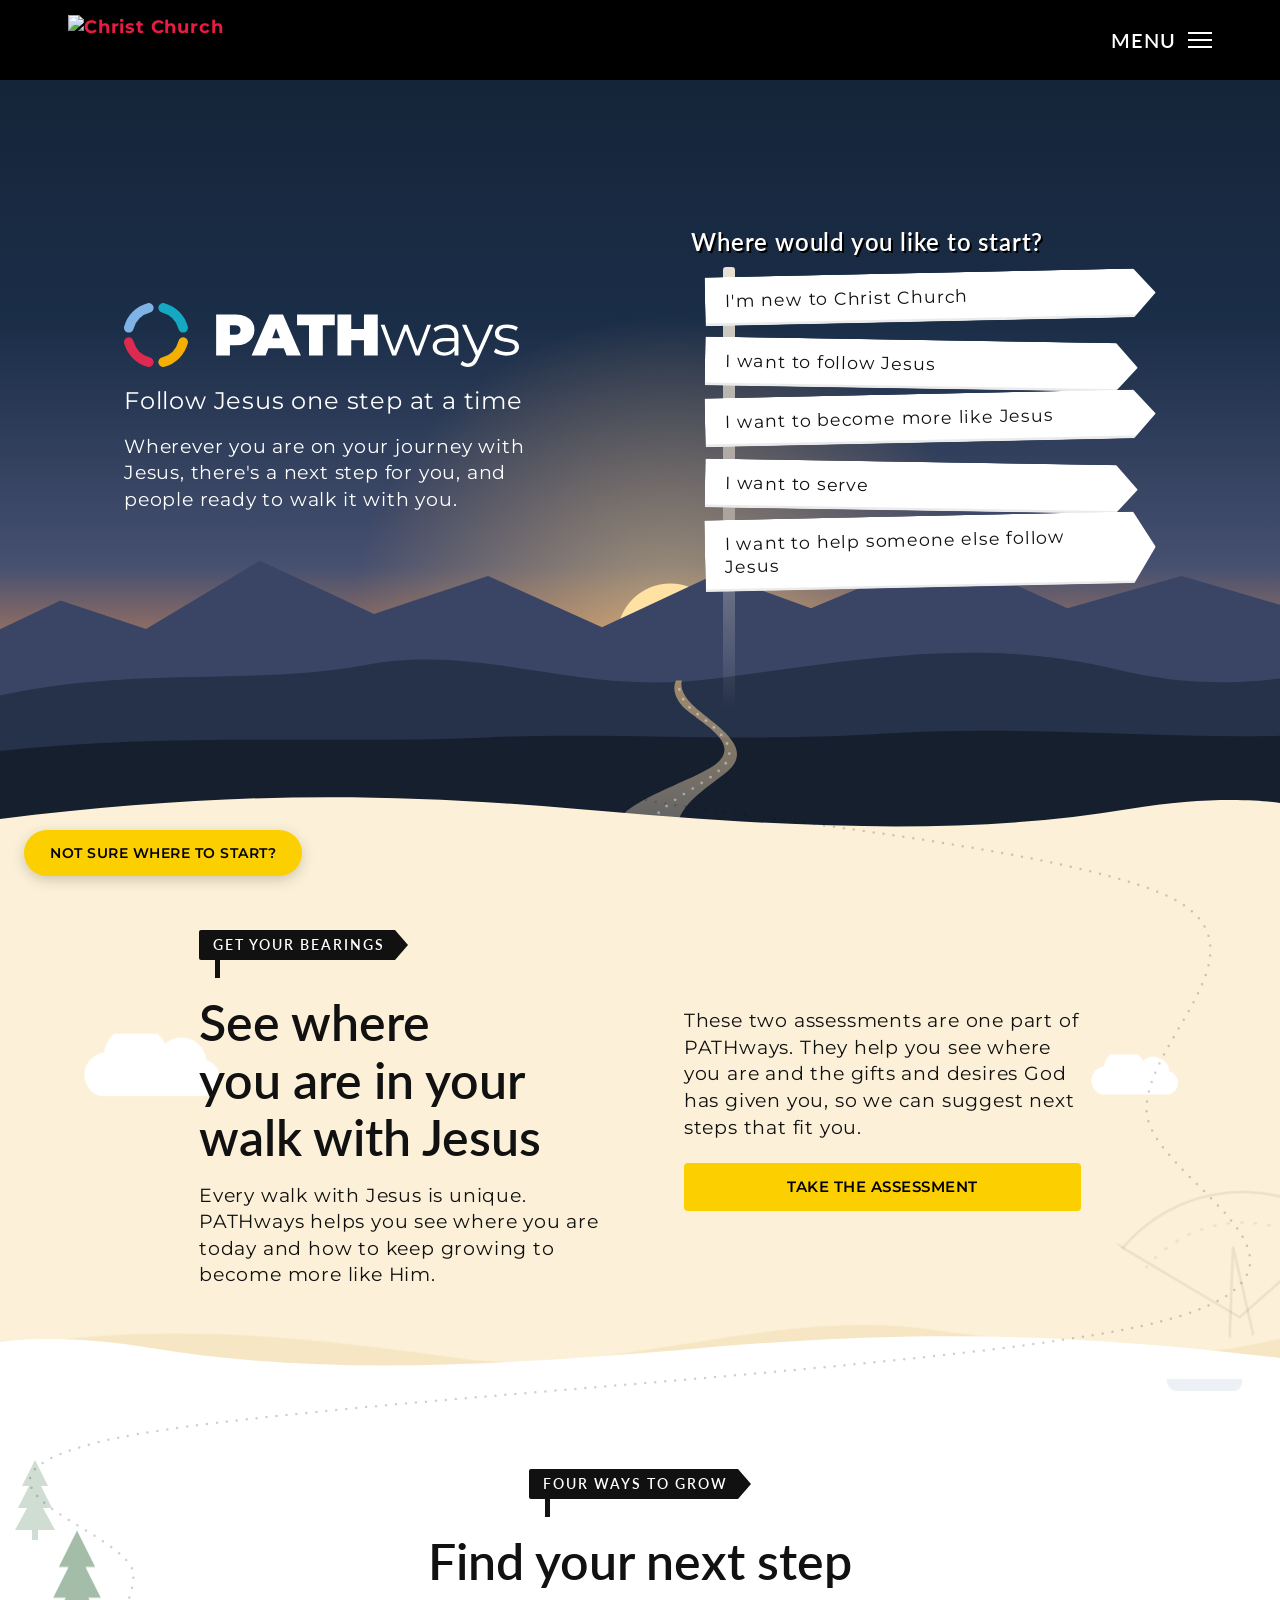
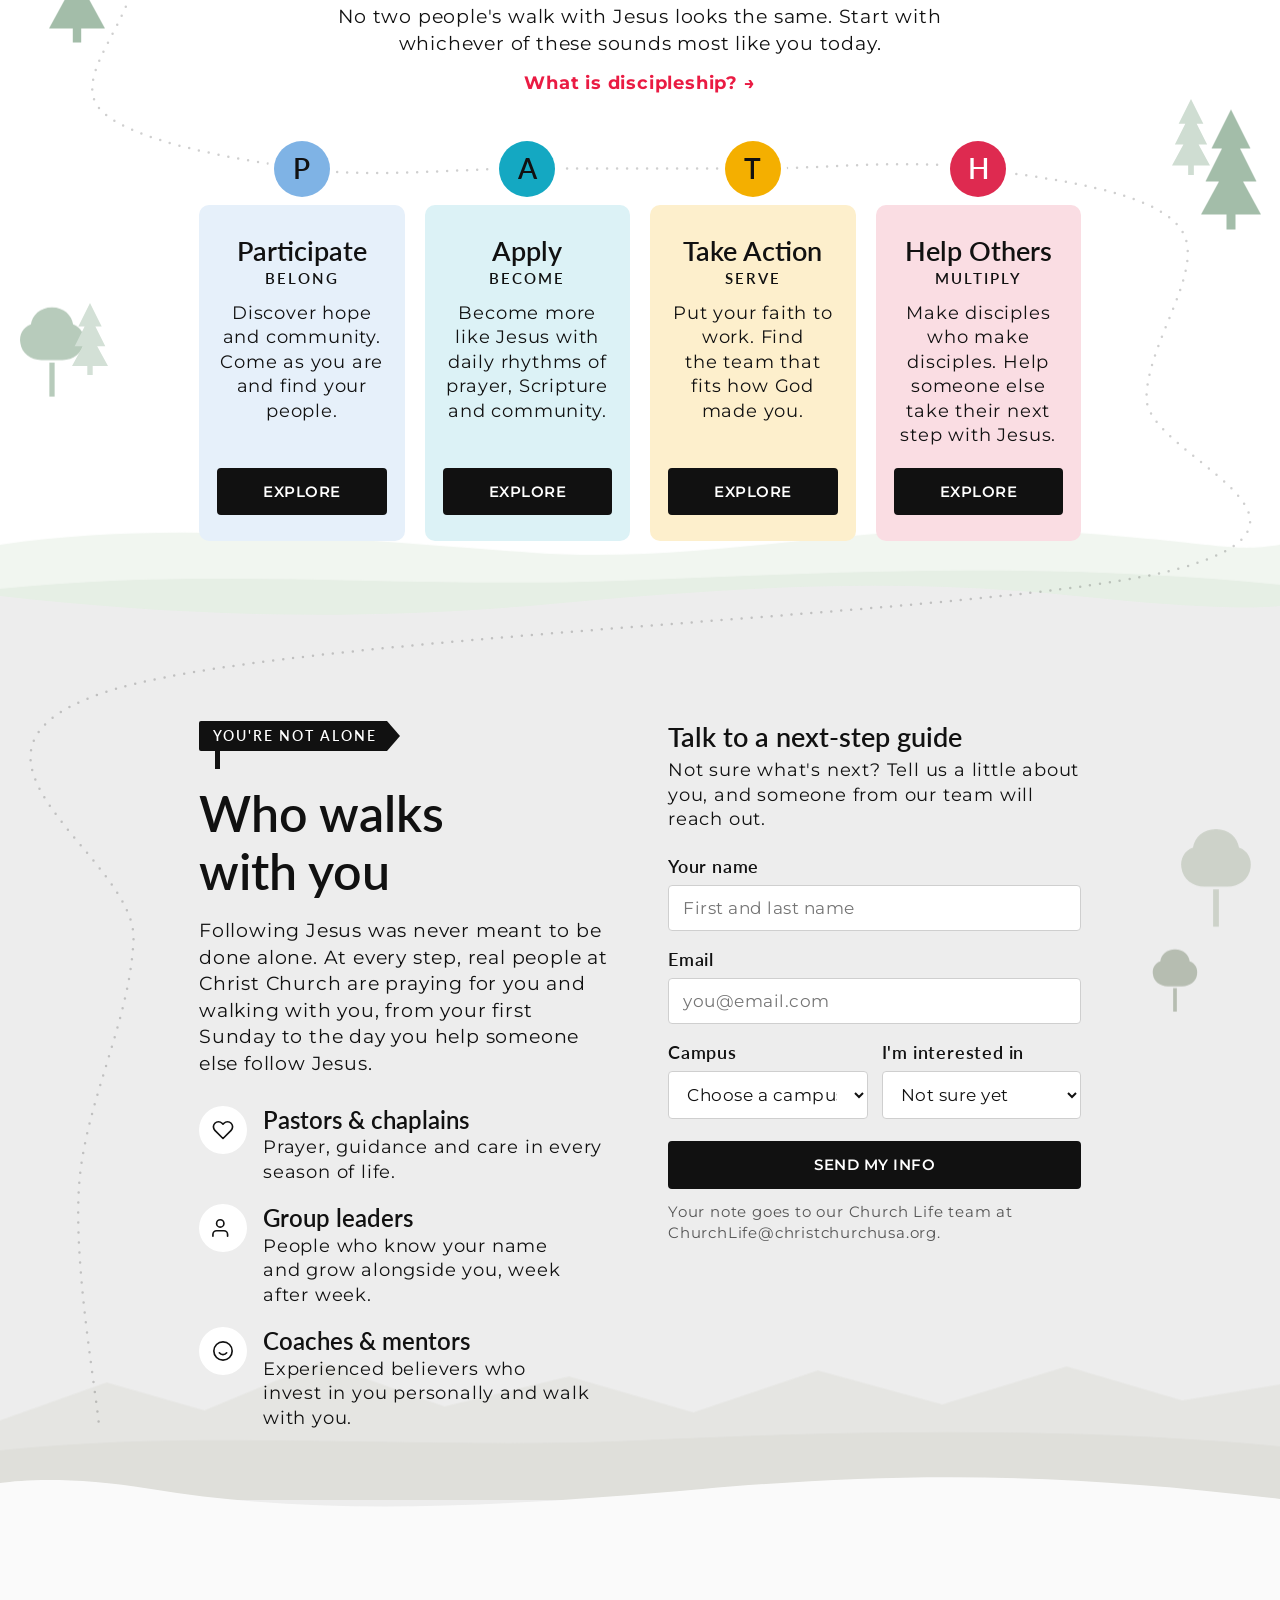
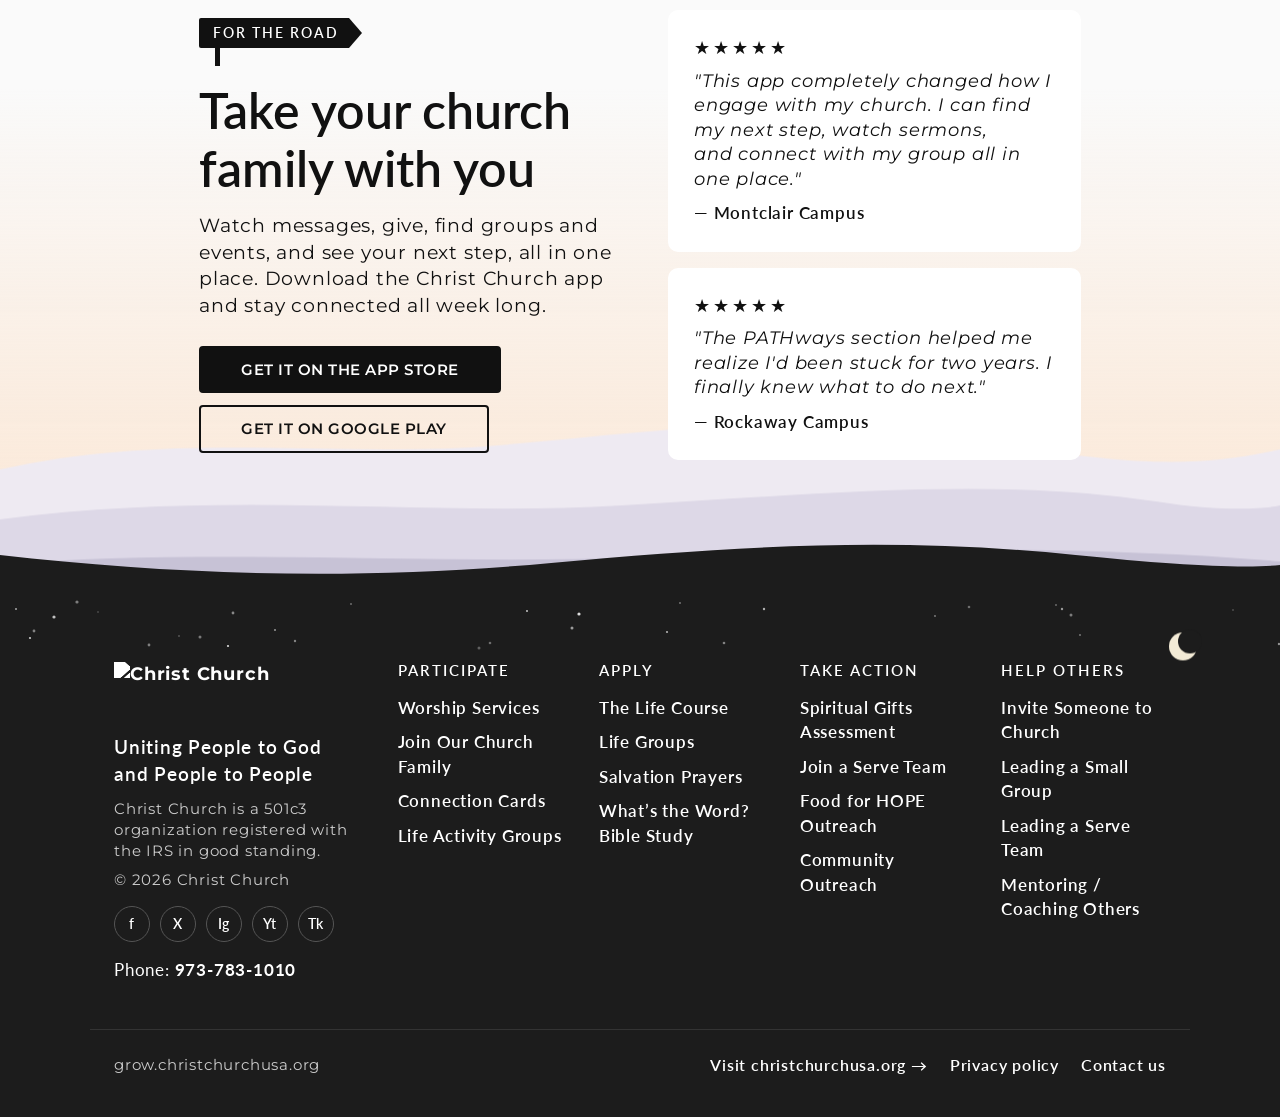
==== commit 0cb78dbe: "Continue the footpath down the page and add scenery to every section The trail is now a sandy path w" ====
--- a/index.html
+++ b/index.html
@@ -17,6 +17,16 @@
 <script src="js/main.js" defer></script>
 </head>
 <body>
+<!-- Scenery shapes, reused by the section scenery and the trail -->
+<svg class="sprite" aria-hidden="true" focusable="false">
+  <symbol id="i-pine" viewBox="0 0 40 80"><path fill="currentColor" d="M20 0L33 26H26L37 48H28L40 70H23V80H17V70H0L12 48H3L14 26H7Z"/></symbol>
+  <symbol id="i-oak" viewBox="0 0 50 70"><path fill="currentColor" d="M23 44h4v26h-4z"/><path fill="currentColor" d="M25 2c9 0 15 6 16 13 6 2 9 8 8 14-1 8-8 13-16 13H17C9 42 2 37 1 29c-1-6 2-12 8-14C10 8 16 2 25 2Z"/></symbol>
+  <symbol id="i-cloud" viewBox="0 0 120 50"><path fill="currentColor" d="M18 50a18 18 0 0 1 3-35 26 26 0 0 1 49-7 20 20 0 0 1 33 13 15 15 0 0 1-1 29Z"/></symbol>
+  <symbol id="i-bird" viewBox="0 0 24 10"><path fill="none" stroke="currentColor" stroke-width="1.6" stroke-linecap="round" d="M1 7Q6 1 12 7Q18 1 23 7"/></symbol>
+  <symbol id="i-tuft" viewBox="0 0 20 14"><path fill="none" stroke="currentColor" stroke-width="1.7" stroke-linecap="round" d="M4 14 1 5M8 14V1M12 14l3-11M16 14l3-7"/></symbol>
+  <symbol id="i-cairn" viewBox="0 0 48 56"><ellipse cx="24" cy="49" rx="22" ry="7" fill="#9E988C"/><ellipse cx="23" cy="38" rx="16" ry="6.5" fill="#B9B3A7"/><ellipse cx="25" cy="28" rx="12" ry="5.5" fill="#A7A195"/><ellipse cx="23" cy="19" rx="8.5" ry="4.5" fill="#C6C0B4"/><ellipse cx="24" cy="11.5" rx="5" ry="3.5" fill="#B0AA9E"/></symbol>
+  <symbol id="i-compass" viewBox="-100 -100 200 200"><g fill="none" stroke="currentColor" stroke-width="1.5"><circle r="92"/><circle r="74" stroke-dasharray="2 6"/><path d="M0-96 13-13 96 0 13 13 0 96-13 13-96 0-13-13Z"/><path d="M0-60 7-7 60 0 7 7 0 60-7 7-60 0-7-7Z" transform="rotate(45)"/></g><text y="-104" text-anchor="middle" font-size="18" fill="currentColor" font-family="Gill Sans, Lato, sans-serif">N</text></symbol>
+</svg>
 
 <header class="hdr">
   <div class="hdr-in">
@@ -98,6 +108,12 @@
 </section>
 
 <section class="sec assess" id="assessment" aria-labelledby="assess-title">
+  <div class="scenery" aria-hidden="true">
+    <svg class="sc-cloud sc-margin" style="left:3%;top:14%;width:150px;color:#FFFFFF" viewBox="0 0 120 50" data-depth="0.18" data-drift="0.06"><use href="#i-cloud"/></svg>
+    <svg class="sc-cloud sc-margin" style="right:5%;top:8%;width:96px;color:#FFFFFF" viewBox="0 0 120 50" data-depth="0.26" data-drift="-0.05"><use href="#i-cloud"/></svg>
+    <svg class="sc-compass" style="" viewBox="-100 -100 200 200" data-spin="0.06"><use href="#i-compass"/></svg>
+    <svg class="sc-band" viewBox="0 0 1440 200" preserveAspectRatio="none" data-depth="0.06"><path fill="#F6E6C4" d="M0 200V90C180 60 360 80 520 100S860 50 1040 70 1300 110 1440 80V200Z"/><path fill="#F0DBB0" d="M0 200V130C220 104 420 132 640 120S1060 90 1240 116C1330 128 1400 124 1440 118V200Z"/></svg>
+  </div>
   <div class="wrap assess-in">
     <div>
       <span class="lbl">Get your bearings</span>
@@ -112,6 +128,17 @@
 </section>
 
 <section class="sec choose" id="choose-path" aria-labelledby="stages-title">
+  <div class="scenery" aria-hidden="true">
+    <svg class="sc-cloud sc-margin" style="left:7%;top:4%;width:120px;color:#EDF1F5" viewBox="0 0 120 50" data-depth="0.2" data-drift="0.05"><use href="#i-cloud"/></svg>
+    <svg class="sc-cloud sc-margin" style="right:4%;top:12%;width:84px;color:#EDF1F5" viewBox="0 0 120 50" data-depth="0.28" data-drift="-0.04"><use href="#i-cloud"/></svg>
+    <svg class="sc-tree sc-margin" style="left:1.2%;top:20%;width:40px;color:#CFDDD2" viewBox="0 0 40 80" data-depth="0.2"><use href="#i-pine"/></svg>
+    <svg class="sc-tree sc-margin" style="left:3.8%;top:23%;width:56px;color:#A3BDA9" viewBox="0 0 40 80" data-depth="0.1"><use href="#i-pine"/></svg>
+    <svg class="sc-tree sc-margin" style="right:1.5%;top:44%;width:60px;color:#A3BDA9" viewBox="0 0 40 80" data-depth="0.1"><use href="#i-pine"/></svg>
+    <svg class="sc-tree sc-margin" style="right:5.5%;top:48%;width:38px;color:#CFDDD2" viewBox="0 0 40 80" data-depth="0.2"><use href="#i-pine"/></svg>
+    <svg class="sc-tree sc-margin" style="left:1.5%;top:68%;width:66px;color:#B7CBBB" viewBox="0 0 50 70" data-depth="0.12"><use href="#i-oak"/></svg>
+    <svg class="sc-tree sc-margin" style="left:5.6%;top:72%;width:36px;color:#D3E0D6" viewBox="0 0 40 80" data-depth="0.2"><use href="#i-pine"/></svg>
+    <svg class="sc-band" viewBox="0 0 1440 200" preserveAspectRatio="none" data-depth="0.05"><path fill="#F1F6F0" d="M0 200V96C200 70 400 92 600 104S980 70 1180 82 1380 104 1440 96V200Z"/><path fill="#E6EFE5" d="M0 200V140C240 118 460 140 700 132S1160 112 1440 136V200Z"/></svg>
+  </div>
   <div class="wrap">
     <span class="lbl">Four ways to grow</span>
     <h2 id="stages-title">Find your next step</h2>
@@ -229,6 +256,14 @@
 </section>
 
 <section class="sec walk" aria-labelledby="walk-title">
+  <div class="scenery" aria-hidden="true">
+    <svg class="sc-bird sc-margin" style="right:13%;top:10%;width:26px;color:#8C8C8C" viewBox="0 0 24 10" data-depth="0.3" data-drift="-0.12"><use href="#i-bird"/></svg>
+    <svg class="sc-bird sc-margin" style="right:10%;top:13%;width:18px;color:#9C9C9C" viewBox="0 0 24 10" data-depth="0.34" data-drift="-0.14"><use href="#i-bird"/></svg>
+    <svg class="sc-bird sc-margin" style="right:15.5%;top:15%;width:14px;color:#A8A8A8" viewBox="0 0 24 10" data-depth="0.36" data-drift="-0.1"><use href="#i-bird"/></svg>
+    <svg class="sc-tree sc-margin" style="right:2.2%;top:38%;width:72px;color:#CDD2C9" viewBox="0 0 50 70" data-depth="0.12"><use href="#i-oak"/></svg>
+    <svg class="sc-tree sc-margin" style="right:6.4%;top:45%;width:46px;color:#B6BDB1" viewBox="0 0 50 70" data-depth="0.07"><use href="#i-oak"/></svg>
+    <svg class="sc-band" viewBox="0 0 1440 200" preserveAspectRatio="none" data-depth="0.05"><path fill="#E5E5E2" d="M0 200V120L120 82 230 110 360 62 500 106 640 76 780 112 920 70 1060 104 1200 66 1330 100 1440 84V200Z"/><path fill="#DFDFDA" d="M0 200V150C240 128 480 150 720 140S1200 126 1440 146V200Z"/></svg>
+  </div>
   <div class="wrap walk-in">
     <div>
       <span class="lbl">You're not alone</span>
@@ -256,6 +291,12 @@
 </section>
 
 <section class="sec app" aria-labelledby="app-title">
+  <div class="scenery" aria-hidden="true">
+    <div class="sc-dusk"></div>
+    <svg class="sc-bird sc-margin" style="left:9%;top:12%;width:24px;color:#8F8AA0" viewBox="0 0 24 10" data-depth="0.3" data-drift="0.12"><use href="#i-bird"/></svg>
+    <svg class="sc-bird sc-margin" style="left:12%;top:16%;width:16px;color:#A19CB0" viewBox="0 0 24 10" data-depth="0.34" data-drift="0.14"><use href="#i-bird"/></svg>
+    <svg class="sc-band sc-band-tall" viewBox="0 0 1440 260" preserveAspectRatio="none" data-depth="0.05"><path fill="#EEEAF2" d="M0 260V120C200 80 380 110 560 96S900 60 1080 88 1340 120 1440 100V260Z"/><path fill="#DDD8E7" d="M0 260V170C260 140 470 168 700 156S1120 128 1300 152C1370 162 1420 160 1440 156V260Z"/><path fill="#C7C2D6" d="M0 260V215C240 198 480 216 720 208S1200 194 1440 212V260Z"/></svg>
+  </div>
   <div class="wrap app-in">
     <div>
       <span class="lbl">For the road</span>
@@ -277,6 +318,10 @@
 </main>
 
 <footer class="foot">
+  <div class="scenery" aria-hidden="true">
+    <svg class="sc-stars" viewBox="0 0 1440 70" preserveAspectRatio="xMidYMin slice"><circle cx="652" cy="38" r="1.5" fill="#FFFFFF" fill-opacity="0.56" class="tw" style="animation-delay:2.5s"/><circle cx="844" cy="19" r="1.2" fill="#FFFFFF" fill-opacity="0.65"/><circle cx="1136" cy="15" r="1.0" fill="#FFFFFF" fill-opacity="0.35"/><circle cx="1160" cy="45" r="0.7" fill="#FFFFFF" fill-opacity="0.84"/><circle cx="1380" cy="43" r="1.3" fill="#FFFFFF" fill-opacity="0.39" class="tw" style="animation-delay:0.1s"/><circle cx="760" cy="13" r="0.9" fill="#FFFFFF" fill-opacity="0.43"/><circle cx="53" cy="33" r="1.1" fill="#FFFFFF" fill-opacity="0.76"/><circle cx="747" cy="42" r="1.1" fill="#FFFFFF" fill-opacity="0.66"/><circle cx="659" cy="24" r="1.6" fill="#FFFFFF" fill-opacity="0.85" class="tw" style="animation-delay:4.2s"/><circle cx="1015" cy="26" r="0.9" fill="#FFFFFF" fill-opacity="0.46"/><circle cx="110" cy="48" r="1.1" fill="#FFFFFF" fill-opacity="0.77"/><circle cx="559" cy="58" r="1.5" fill="#FFFFFF" fill-opacity="0.30"/><circle cx="308" cy="56" r="1.1" fill="#FFFFFF" fill-opacity="0.84" class="tw" style="animation-delay:2.0s"/><circle cx="114" cy="41" r="1.4" fill="#FFFFFF" fill-opacity="0.45"/><circle cx="134" cy="27" r="1.6" fill="#FFFFFF" fill-opacity="0.72"/><circle cx="178" cy="22" r="0.8" fill="#FFFFFF" fill-opacity="0.33"/><circle cx="1142" cy="19" r="1.2" fill="#FFFFFF" fill-opacity="0.55" class="tw" style="animation-delay:1.0s"/><circle cx="1049" cy="17" r="1.3" fill="#FFFFFF" fill-opacity="0.36"/><circle cx="607" cy="21" r="0.9" fill="#FFFFFF" fill-opacity="0.83"/><circle cx="1151" cy="25" r="1.5" fill="#FFFFFF" fill-opacity="0.42"/><circle cx="570" cy="53" r="1.3" fill="#FFFFFF" fill-opacity="0.36" class="tw" style="animation-delay:4.9s"/><circle cx="313" cy="23" r="1.4" fill="#FFFFFF" fill-opacity="0.48"/><circle cx="431" cy="14" r="0.8" fill="#FFFFFF" fill-opacity="0.62"/><circle cx="355" cy="40" r="1.0" fill="#FFFFFF" fill-opacity="0.55"/><circle cx="1372" cy="34" r="1.2" fill="#FFFFFF" fill-opacity="0.78" class="tw" style="animation-delay:0.9s"/><circle cx="229" cy="55" r="1.4" fill="#FFFFFF" fill-opacity="0.44"/><circle cx="280" cy="47" r="1.5" fill="#FFFFFF" fill-opacity="0.41"/><circle cx="1359" cy="54" r="1.2" fill="#FFFFFF" fill-opacity="0.53"/><circle cx="157" cy="12" r="1.6" fill="#FFFFFF" fill-opacity="0.43" class="tw" style="animation-delay:3.5s"/><circle cx="375" cy="51" r="1.2" fill="#FFFFFF" fill-opacity="0.46"/><circle cx="259" cy="46" r="0.8" fill="#FFFFFF" fill-opacity="0.43"/><circle cx="804" cy="53" r="1.3" fill="#FFFFFF" fill-opacity="0.45"/><circle cx="1313" cy="20" r="0.7" fill="#FFFFFF" fill-opacity="0.45" class="tw" style="animation-delay:2.2s"/><circle cx="96" cy="19" r="1.0" fill="#FFFFFF" fill-opacity="0.61"/></svg>
+    <svg class="sc-moon" viewBox="0 0 40 40" data-depth="0.12"><circle cx="20" cy="20" r="14" fill="#F3EBD6"/><circle cx="27" cy="15" r="12" fill="#1C1C1C"/></svg>
+  </div>
   <div class="foot-in">
     <div class="foot-brand">
       <a href="https://christchurchusa.org" aria-label="Christ Church home"><img class="foot-logo" src="https://christchurchusa.org/assets/images/logo-40th.png" alt="Christ Church"></a>
--- a/css/sections.css
+++ b/css/sections.css
@@ -3,10 +3,32 @@
 .sec > .wrap { position: relative; z-index: 2; }
 .trail { position: absolute; top: 0; left: 0; z-index: 1; pointer-events: none; }
 .trail path { fill: none; stroke-linecap: round; stroke-linejoin: round; }
-.trail-bed { stroke: rgba(17, 17, 17, .055); stroke-width: 30px; }
-.trail-dots { stroke: rgba(17, 17, 17, .22); stroke-width: 3px; stroke-dasharray: 0 11; }
-.trail-dots-walked { stroke: var(--ink); stroke-opacity: .7; }
-.trail-reveal { stroke: #fff; stroke-width: 40px; }
+.trail-ghost { stroke: rgba(17, 17, 17, .2); stroke-width: 2.5px; stroke-dasharray: 0 10; }
+.trail-edge { stroke: #D6C39E; }
+.trail-bed { stroke: #EEE2CA; }
+.trail-dots { stroke: #FFFFFF; stroke-opacity: .95; stroke-width: 3px; stroke-dasharray: 0 12; }
+.trail-reveal { stroke: #fff; transition: stroke-dashoffset .8s cubic-bezier(.2, .7, .2, 1); }
+.verge-tuft { color: #8DAA8A; }
+.verge-stone { fill: #CFC5B1; }
+@media (prefers-reduced-motion: reduce) { .trail-reveal { transition: none; } }
+
+/* Scenery: one landscape layer per section, behind the trail and content; main.js adds the parallax */
+.sprite { position: absolute; width: 0; height: 0; overflow: hidden; }
+.scenery { position: absolute; inset: 0; z-index: 0; overflow: hidden; pointer-events: none; }
+.scenery > * { position: absolute; display: block; will-change: transform; }
+.scenery > svg:not(.sc-band):not(.sc-stars) { height: auto; }
+.sc-band { left: 0; bottom: -40px; width: 100%; height: 200px; }
+.sc-band-tall { height: 260px; }
+.sc-compass { right: -110px; top: calc(50% - 170px); width: 340px; color: rgba(17, 17, 17, .07); }
+.sc-dusk { inset: 0; background: linear-gradient(to bottom, rgba(251, 230, 207, 0) 25%, rgba(251, 222, 196, .75) 100%); }
+.sc-stars { left: 0; top: 0; width: 100%; height: 70px; }
+.sc-moon { right: 6%; top: 14px; width: 40px; }
+.tw { animation: twinkle 4.5s ease-in-out infinite; }
+@keyframes twinkle { 50% { fill-opacity: .1; } }
+@media (prefers-reduced-motion: reduce) { .tw { animation: none; } }
+@media (max-width: 1100px) { .sc-margin { display: none; } }
+@media (max-width: 640px) { .sc-compass { width: 240px; right: -90px; top: 24px; } }
+.foot-in, .foot-bot { position: relative; z-index: 2; }
 
 /* Terrain: each section's top edge rolls like a hill line into the one above */
 .assess, .choose, .walk, .app, .foot { position: relative; }
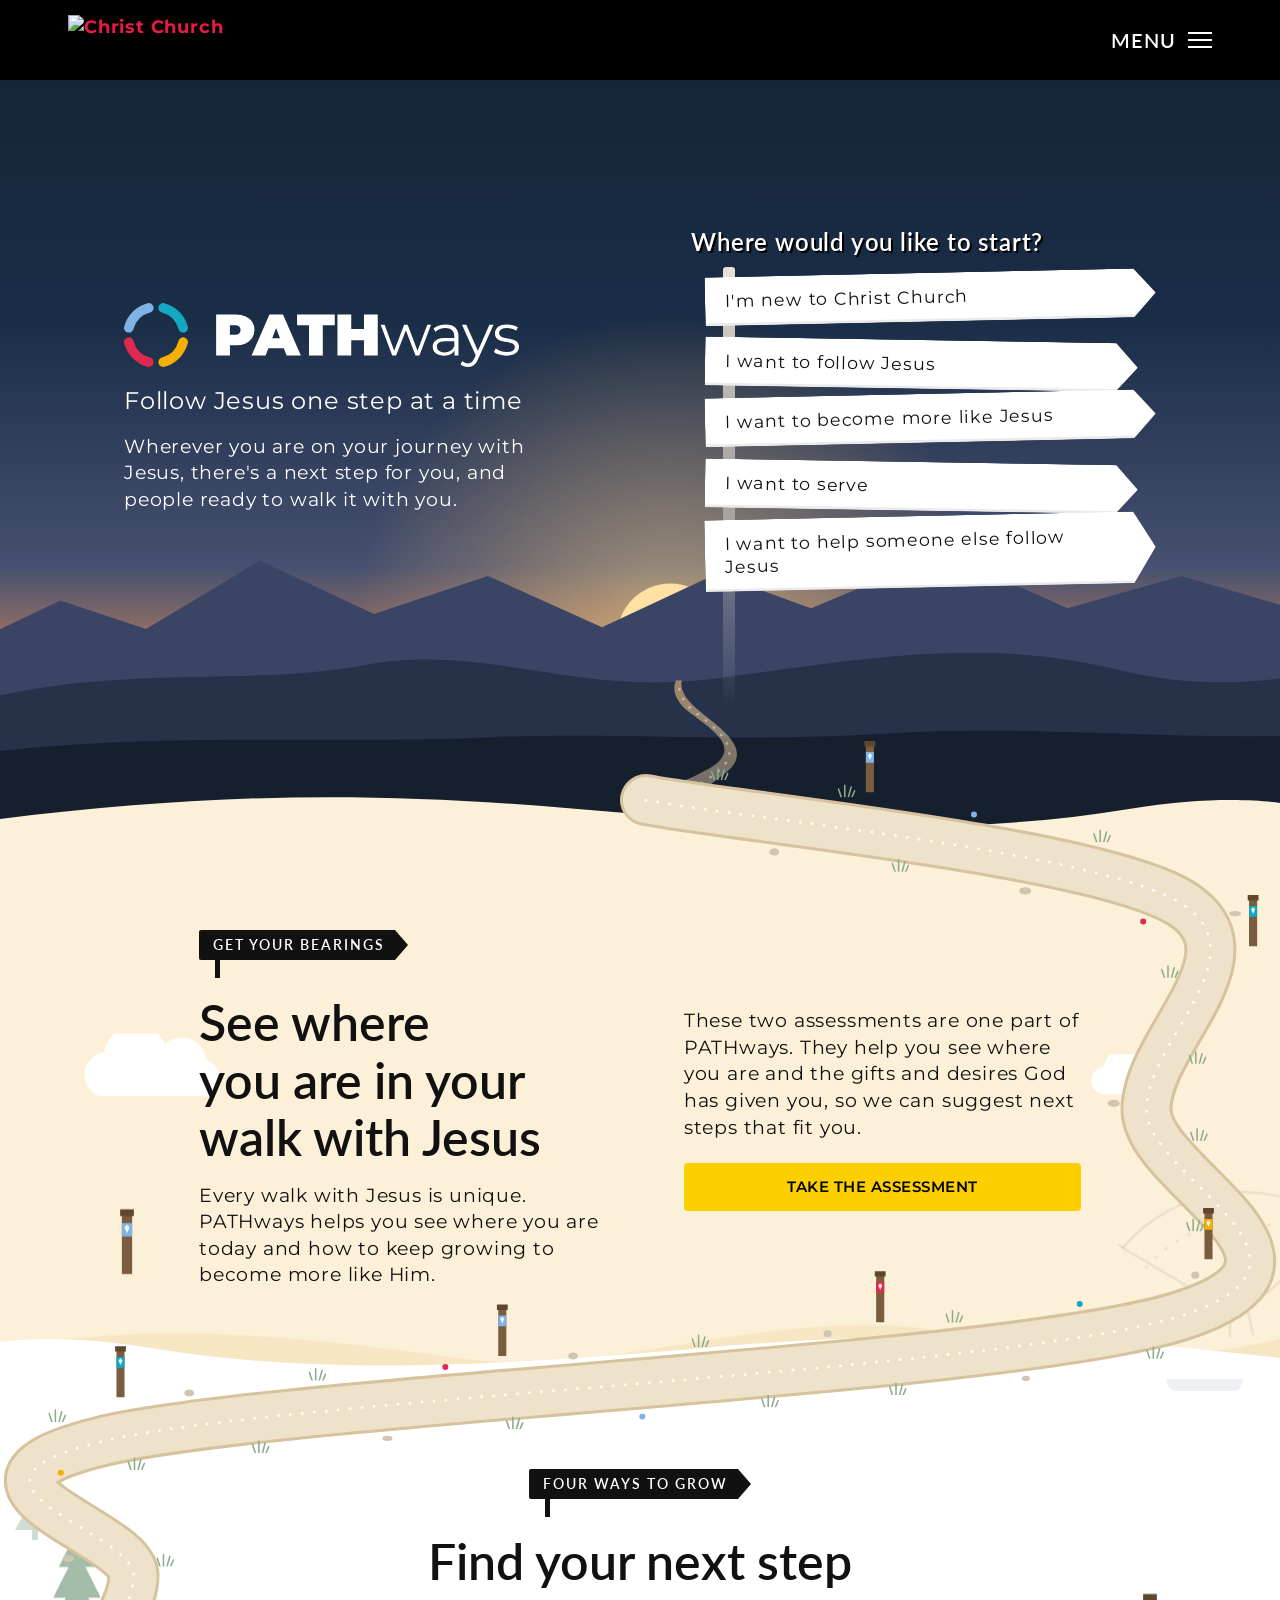
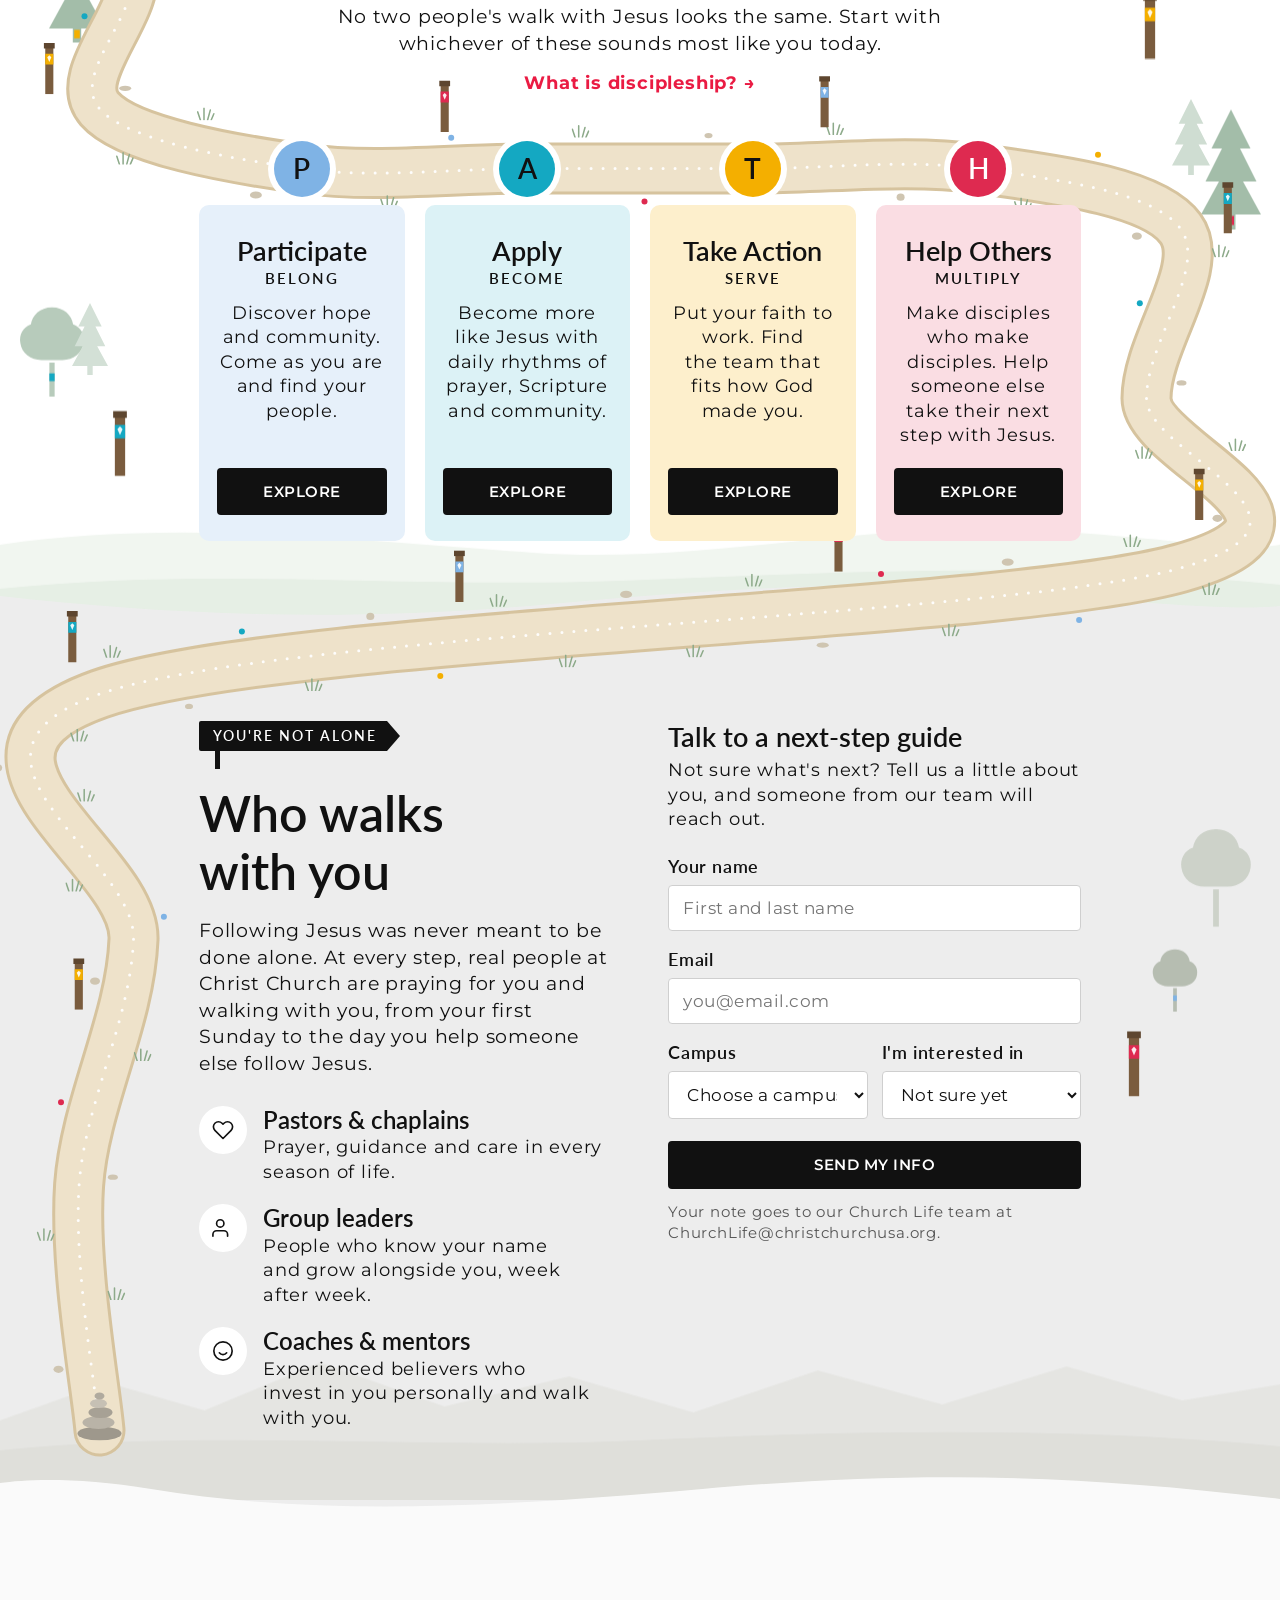
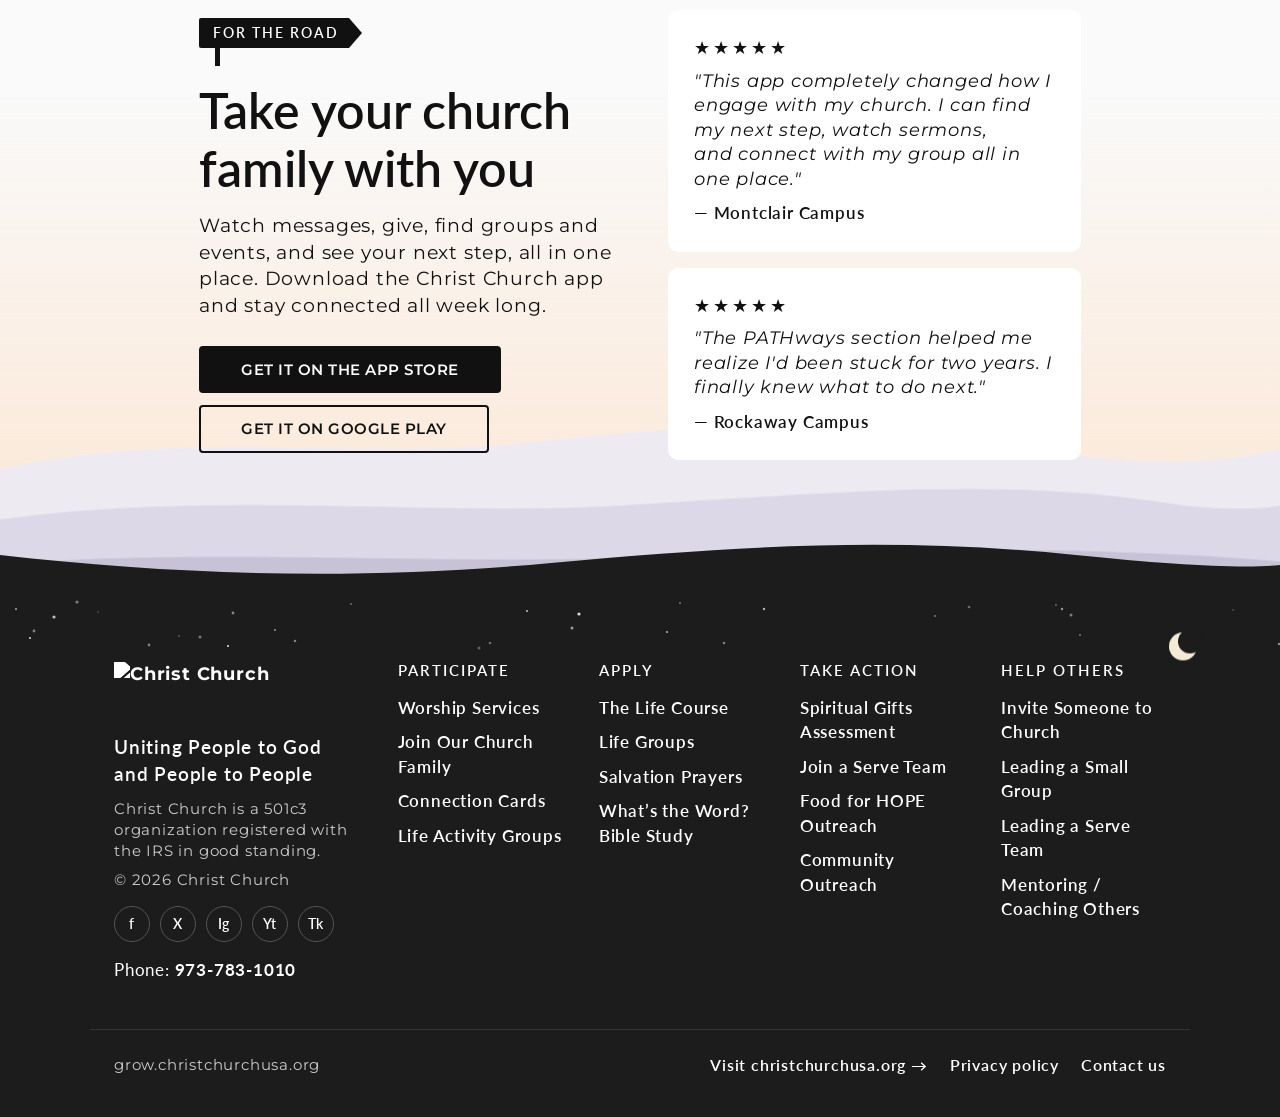
==== commit 45b8dab1: "Show the whole trail and add trail marker posts and blazes The path is always visible; only its dott" ====
--- a/index.html
+++ b/index.html
@@ -19,8 +19,9 @@
 <body>
 <!-- Scenery shapes, reused by the section scenery and the trail -->
 <svg class="sprite" aria-hidden="true" focusable="false">
-  <symbol id="i-pine" viewBox="0 0 40 80"><path fill="currentColor" d="M20 0L33 26H26L37 48H28L40 70H23V80H17V70H0L12 48H3L14 26H7Z"/></symbol>
-  <symbol id="i-oak" viewBox="0 0 50 70"><path fill="currentColor" d="M23 44h4v26h-4z"/><path fill="currentColor" d="M25 2c9 0 15 6 16 13 6 2 9 8 8 14-1 8-8 13-16 13H17C9 42 2 37 1 29c-1-6 2-12 8-14C10 8 16 2 25 2Z"/></symbol>
+  <symbol id="i-pine" viewBox="0 0 40 80"><path fill="currentColor" d="M20 0L33 26H26L37 48H28L40 70H23V80H17V70H0L12 48H3L14 26H7Z"/><path fill="var(--blaze, transparent)" d="M18 71h4v6h-4z"/></symbol>
+  <symbol id="i-oak" viewBox="0 0 50 70"><path fill="currentColor" d="M23 44h4v26h-4z"/><path fill="var(--blaze, transparent)" d="M23 52h4v6h-4z"/><path fill="currentColor" d="M25 2c9 0 15 6 16 13 6 2 9 8 8 14-1 8-8 13-16 13H17C9 42 2 37 1 29c-1-6 2-12 8-14C10 8 16 2 25 2Z"/></symbol>
+  <symbol id="i-post" viewBox="0 0 14 40"><path fill="#7A5C3E" d="M4 5h6v35H4z"/><path fill="#5E462F" d="M3 2h8v4H3z"/><path fill="currentColor" d="M4 10h6v8H4z"/><path fill="#FFFFFF" d="M5.5 12.5 7 11l1.5 1.5L7 16z" opacity=".9"/></symbol>
   <symbol id="i-cloud" viewBox="0 0 120 50"><path fill="currentColor" d="M18 50a18 18 0 0 1 3-35 26 26 0 0 1 49-7 20 20 0 0 1 33 13 15 15 0 0 1-1 29Z"/></symbol>
   <symbol id="i-bird" viewBox="0 0 24 10"><path fill="none" stroke="currentColor" stroke-width="1.6" stroke-linecap="round" d="M1 7Q6 1 12 7Q18 1 23 7"/></symbol>
   <symbol id="i-tuft" viewBox="0 0 20 14"><path fill="none" stroke="currentColor" stroke-width="1.7" stroke-linecap="round" d="M4 14 1 5M8 14V1M12 14l3-11M16 14l3-7"/></symbol>
@@ -111,6 +112,7 @@
   <div class="scenery" aria-hidden="true">
     <svg class="sc-cloud sc-margin" style="left:3%;top:14%;width:150px;color:#FFFFFF" viewBox="0 0 120 50" data-depth="0.18" data-drift="0.06"><use href="#i-cloud"/></svg>
     <svg class="sc-cloud sc-margin" style="right:5%;top:8%;width:96px;color:#FFFFFF" viewBox="0 0 120 50" data-depth="0.26" data-drift="-0.05"><use href="#i-cloud"/></svg>
+    <svg class="sc-post sc-margin" style="left:9%;top:58%;color:#7FB3E5" viewBox="0 0 14 40" data-depth="0.08"><use href="#i-post"/></svg>
     <svg class="sc-compass" style="" viewBox="-100 -100 200 200" data-spin="0.06"><use href="#i-compass"/></svg>
     <svg class="sc-band" viewBox="0 0 1440 200" preserveAspectRatio="none" data-depth="0.06"><path fill="#F6E6C4" d="M0 200V90C180 60 360 80 520 100S860 50 1040 70 1300 110 1440 80V200Z"/><path fill="#F0DBB0" d="M0 200V130C220 104 420 132 640 120S1060 90 1240 116C1330 128 1400 124 1440 118V200Z"/></svg>
   </div>
@@ -132,10 +134,12 @@
     <svg class="sc-cloud sc-margin" style="left:7%;top:4%;width:120px;color:#EDF1F5" viewBox="0 0 120 50" data-depth="0.2" data-drift="0.05"><use href="#i-cloud"/></svg>
     <svg class="sc-cloud sc-margin" style="right:4%;top:12%;width:84px;color:#EDF1F5" viewBox="0 0 120 50" data-depth="0.28" data-drift="-0.04"><use href="#i-cloud"/></svg>
     <svg class="sc-tree sc-margin" style="left:1.2%;top:20%;width:40px;color:#CFDDD2" viewBox="0 0 40 80" data-depth="0.2"><use href="#i-pine"/></svg>
-    <svg class="sc-tree sc-margin" style="left:3.8%;top:23%;width:56px;color:#A3BDA9" viewBox="0 0 40 80" data-depth="0.1"><use href="#i-pine"/></svg>
-    <svg class="sc-tree sc-margin" style="right:1.5%;top:44%;width:60px;color:#A3BDA9" viewBox="0 0 40 80" data-depth="0.1"><use href="#i-pine"/></svg>
+    <svg class="sc-tree sc-margin" style="left:3.8%;top:23%;width:56px;color:#A3BDA9;--blaze:#F4AF00" viewBox="0 0 40 80" data-depth="0.1"><use href="#i-pine"/></svg>
+    <svg class="sc-tree sc-margin" style="right:1.5%;top:44%;width:60px;color:#A3BDA9;--blaze:#DE2A50" viewBox="0 0 40 80" data-depth="0.1"><use href="#i-pine"/></svg>
+    <svg class="sc-post sc-margin" style="right:9.2%;top:30%;color:#F4AF00" viewBox="0 0 14 40" data-depth="0.1"><use href="#i-post"/></svg>
     <svg class="sc-tree sc-margin" style="right:5.5%;top:48%;width:38px;color:#CFDDD2" viewBox="0 0 40 80" data-depth="0.2"><use href="#i-pine"/></svg>
-    <svg class="sc-tree sc-margin" style="left:1.5%;top:68%;width:66px;color:#B7CBBB" viewBox="0 0 50 70" data-depth="0.12"><use href="#i-oak"/></svg>
+    <svg class="sc-tree sc-margin" style="left:1.5%;top:68%;width:66px;color:#B7CBBB;--blaze:#14A8C2" viewBox="0 0 50 70" data-depth="0.12"><use href="#i-oak"/></svg>
+    <svg class="sc-post sc-margin" style="left:8.4%;top:80%;color:#14A8C2" viewBox="0 0 14 40" data-depth="0.12"><use href="#i-post"/></svg>
     <svg class="sc-tree sc-margin" style="left:5.6%;top:72%;width:36px;color:#D3E0D6" viewBox="0 0 40 80" data-depth="0.2"><use href="#i-pine"/></svg>
     <svg class="sc-band" viewBox="0 0 1440 200" preserveAspectRatio="none" data-depth="0.05"><path fill="#F1F6F0" d="M0 200V96C200 70 400 92 600 104S980 70 1180 82 1380 104 1440 96V200Z"/><path fill="#E6EFE5" d="M0 200V140C240 118 460 140 700 132S1160 112 1440 136V200Z"/></svg>
   </div>
@@ -260,8 +264,9 @@
     <svg class="sc-bird sc-margin" style="right:13%;top:10%;width:26px;color:#8C8C8C" viewBox="0 0 24 10" data-depth="0.3" data-drift="-0.12"><use href="#i-bird"/></svg>
     <svg class="sc-bird sc-margin" style="right:10%;top:13%;width:18px;color:#9C9C9C" viewBox="0 0 24 10" data-depth="0.34" data-drift="-0.14"><use href="#i-bird"/></svg>
     <svg class="sc-bird sc-margin" style="right:15.5%;top:15%;width:14px;color:#A8A8A8" viewBox="0 0 24 10" data-depth="0.36" data-drift="-0.1"><use href="#i-bird"/></svg>
+    <svg class="sc-post sc-margin" style="right:10.5%;top:58%;color:#DE2A50" viewBox="0 0 14 40" data-depth="0.1"><use href="#i-post"/></svg>
     <svg class="sc-tree sc-margin" style="right:2.2%;top:38%;width:72px;color:#CDD2C9" viewBox="0 0 50 70" data-depth="0.12"><use href="#i-oak"/></svg>
-    <svg class="sc-tree sc-margin" style="right:6.4%;top:45%;width:46px;color:#B6BDB1" viewBox="0 0 50 70" data-depth="0.07"><use href="#i-oak"/></svg>
+    <svg class="sc-tree sc-margin" style="right:6.4%;top:45%;width:46px;color:#B6BDB1;--blaze:#7FB3E5" viewBox="0 0 50 70" data-depth="0.07"><use href="#i-oak"/></svg>
     <svg class="sc-band" viewBox="0 0 1440 200" preserveAspectRatio="none" data-depth="0.05"><path fill="#E5E5E2" d="M0 200V120L120 82 230 110 360 62 500 106 640 76 780 112 920 70 1060 104 1200 66 1330 100 1440 84V200Z"/><path fill="#DFDFDA" d="M0 200V150C240 128 480 150 720 140S1200 126 1440 146V200Z"/></svg>
   </div>
   <div class="wrap walk-in">
--- a/css/sections.css
+++ b/css/sections.css
@@ -3,14 +3,12 @@
 .sec > .wrap { position: relative; z-index: 2; }
 .trail { position: absolute; top: 0; left: 0; z-index: 1; pointer-events: none; }
 .trail path { fill: none; stroke-linecap: round; stroke-linejoin: round; }
-.trail-ghost { stroke: rgba(17, 17, 17, .2); stroke-width: 2.5px; stroke-dasharray: 0 10; }
 .trail-edge { stroke: #D6C39E; }
 .trail-bed { stroke: #EEE2CA; }
 .trail-dots { stroke: #FFFFFF; stroke-opacity: .95; stroke-width: 3px; stroke-dasharray: 0 12; }
-.trail-reveal { stroke: #fff; transition: stroke-dashoffset .8s cubic-bezier(.2, .7, .2, 1); }
 .verge-tuft { color: #8DAA8A; }
 .verge-stone { fill: #CFC5B1; }
-@media (prefers-reduced-motion: reduce) { .trail-reveal { transition: none; } }
+.sc-post { width: 24px; }
 
 /* Scenery: one landscape layer per section, behind the trail and content; main.js adds the parallax */
 .sprite { position: absolute; width: 0; height: 0; overflow: hidden; }
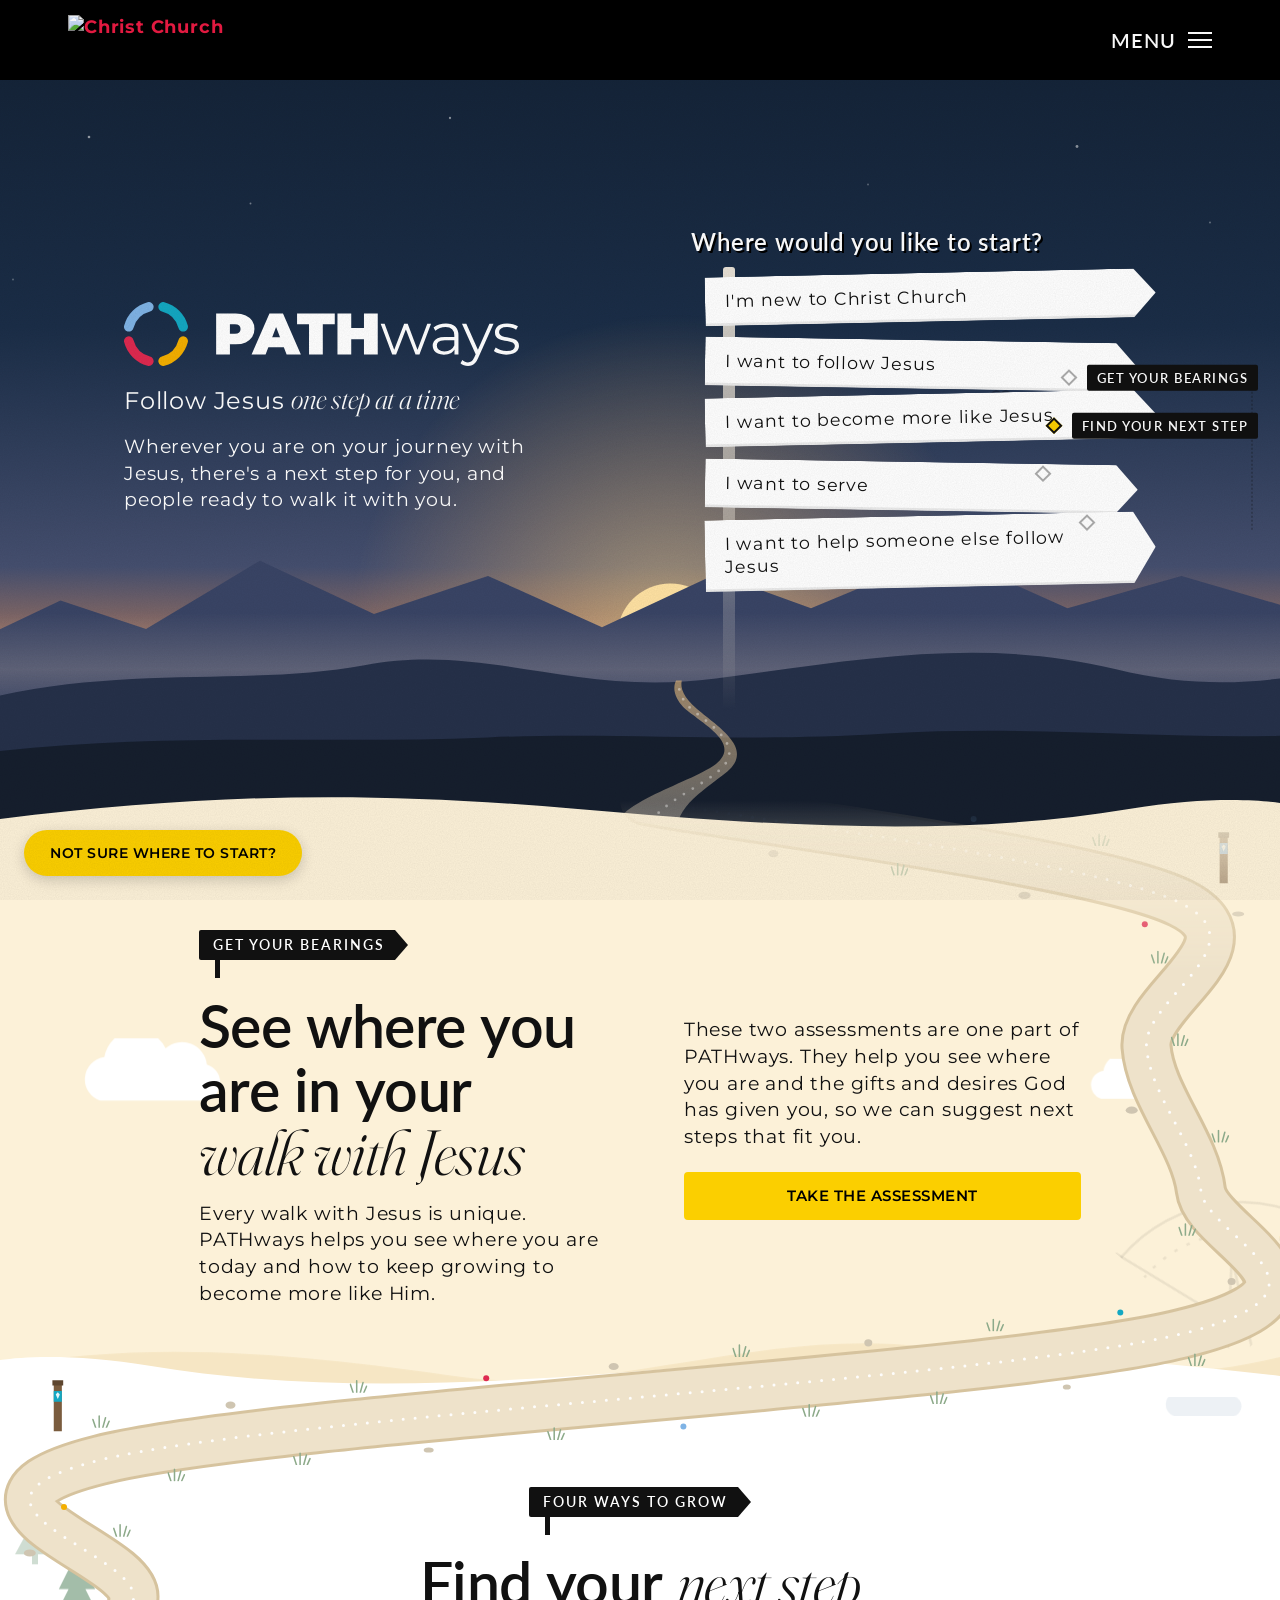
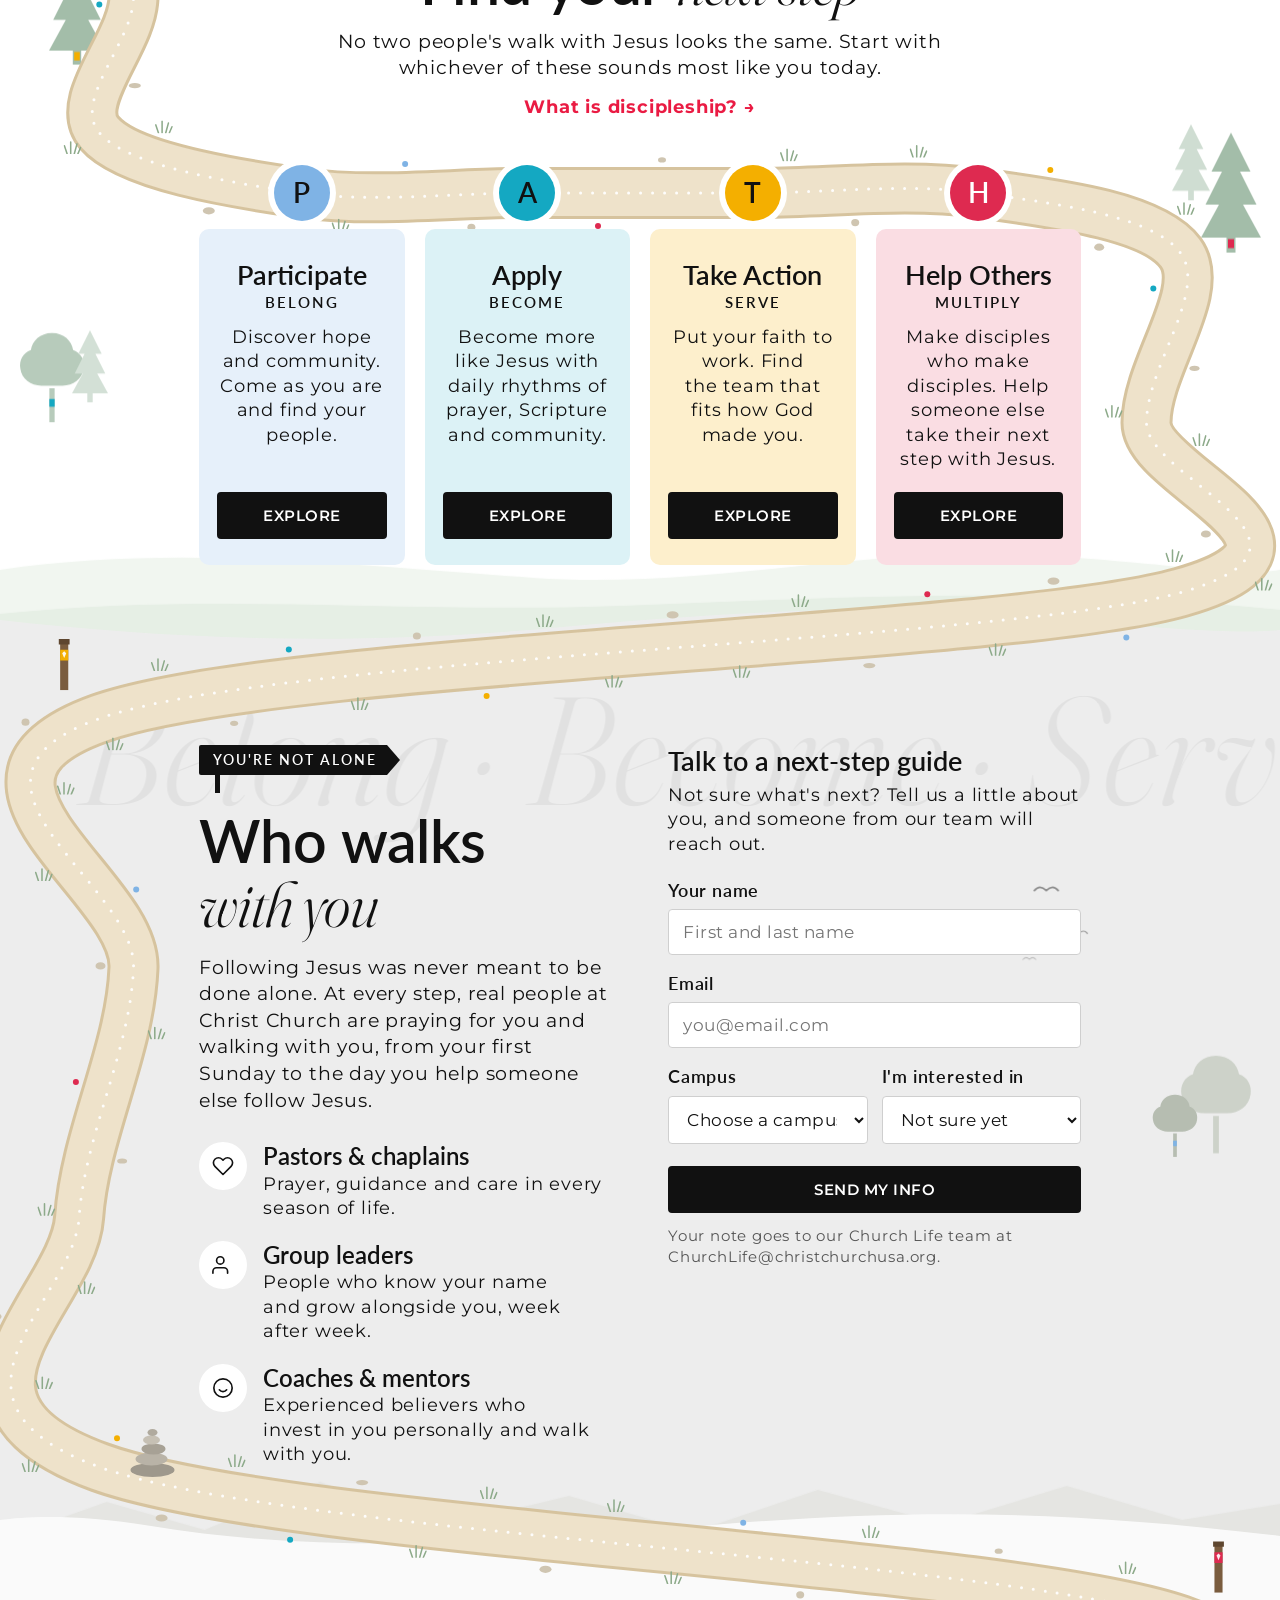
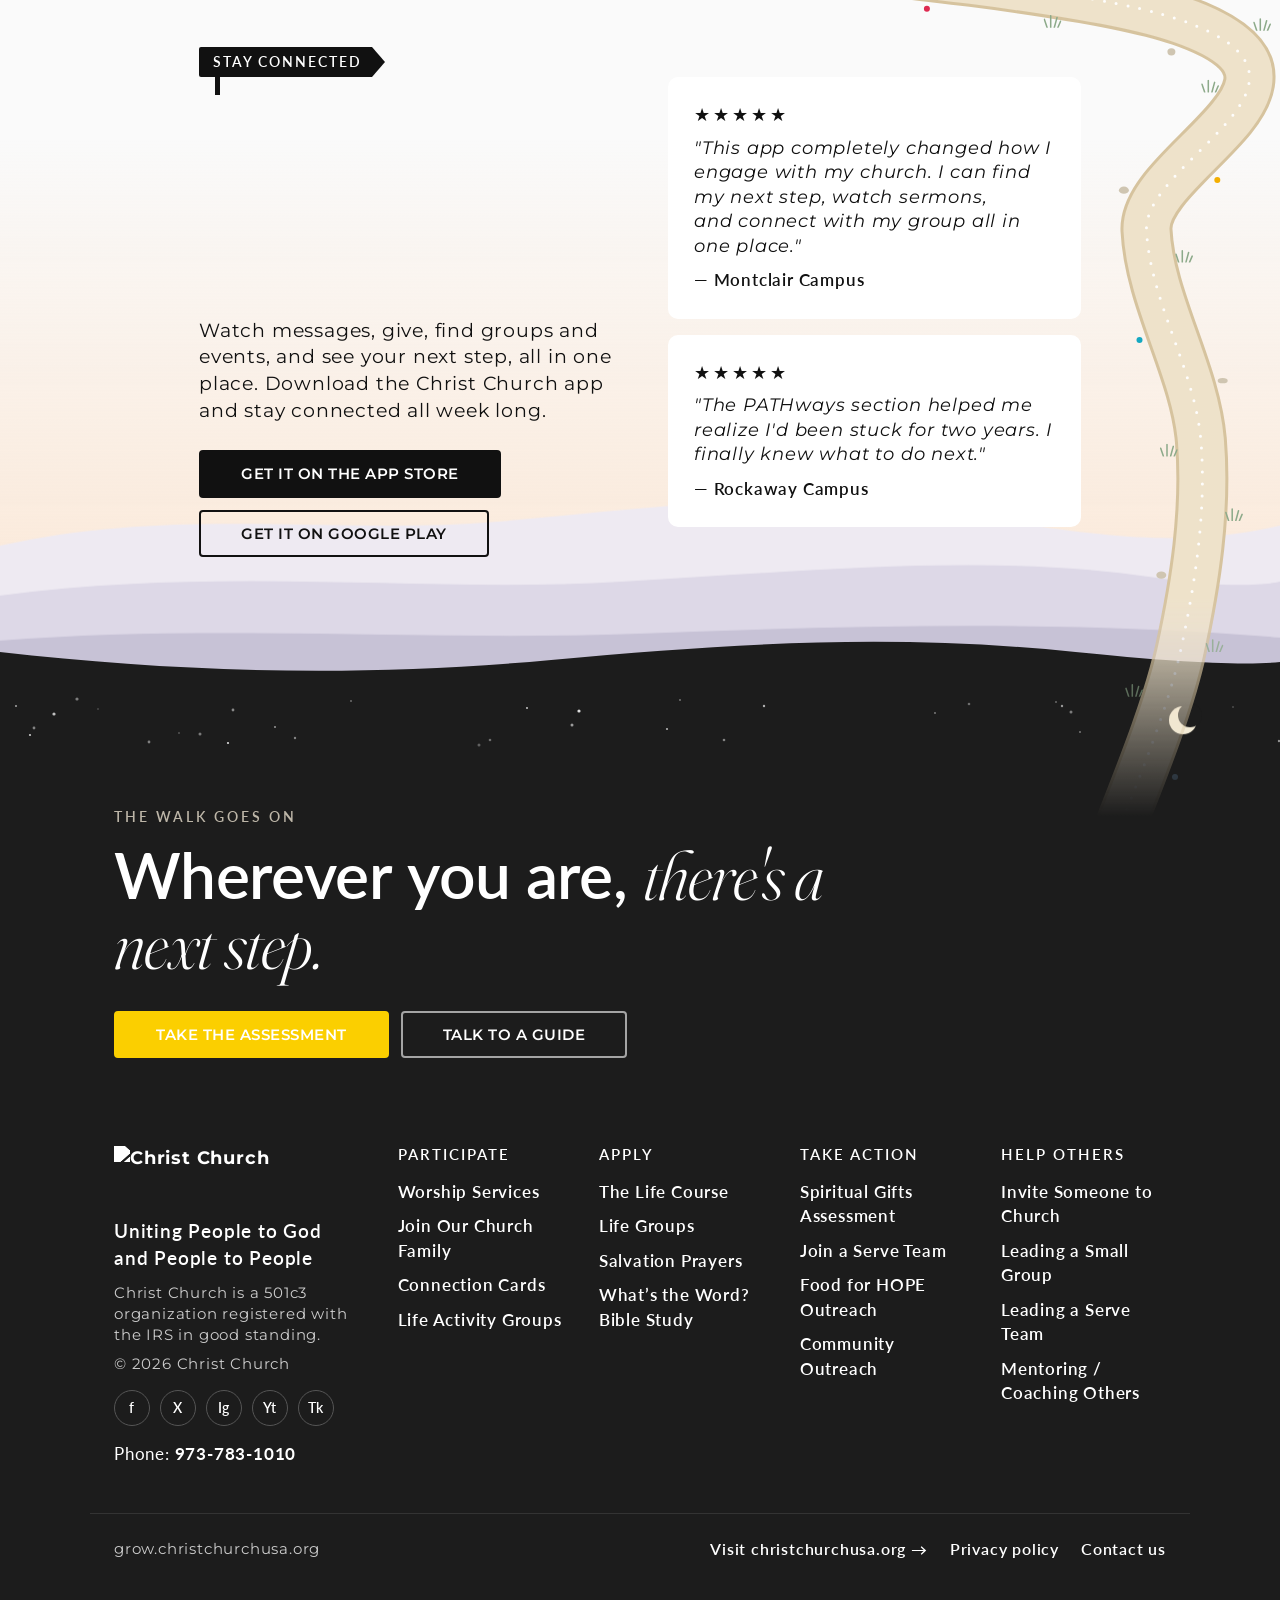
==== commit accbf7aa: "Fade the trail at both ends, cut posts to four, add editorial polish The trail fades in from the her" ====
--- a/index.html
+++ b/index.html
@@ -10,7 +10,7 @@
 <link rel="icon" href="assets/img/pathways-icon.png" type="image/png">
 <link rel="preconnect" href="https://fonts.googleapis.com">
 <link rel="preconnect" href="https://fonts.gstatic.com" crossorigin>
-<link rel="stylesheet" href="https://fonts.googleapis.com/css2?family=Lato:wght@400;700&family=Montserrat:wght@400;600&display=swap">
+<link rel="stylesheet" href="https://fonts.googleapis.com/css2?family=Fraunces:ital,opsz,wght@1,9..144,300;1,9..144,400&family=Lato:wght@400;700&family=Montserrat:wght@400;600&display=swap">
 <link rel="stylesheet" href="css/tokens.css">
 <link rel="stylesheet" href="css/base.css">
 <link rel="stylesheet" href="css/sections.css">
@@ -59,7 +59,7 @@
           <stop offset="1" stop-color="#F2C27B"/>
         </linearGradient>
       </defs>
-      <rect x="-200" y="-400" width="1840" height="1200" fill="url(#sky)"/>
+      <rect x="-200" y="-400" width="1840" height="1200" fill="url(#sky)"/><g fill="#FFFFFF"><circle cx="140" cy="60" r="1.4" opacity=".55"/><circle cx="310" cy="130" r="1" opacity=".4"/><circle cx="520" cy="40" r="1.2" opacity=".5"/><circle cx="1180" cy="70" r="1.5" opacity=".5"/><circle cx="1320" cy="150" r="1" opacity=".35"/><circle cx="960" cy="110" r="1" opacity=".3"/><circle cx="60" cy="210" r="1" opacity=".3"/><circle cx="1400" cy="30" r="1.2" opacity=".45"/></g>
     </svg>
     <svg class="hero-layer" data-depth="0.04" viewBox="0 0 1440 800" preserveAspectRatio="xMidYMax slice" focusable="false">
       <defs>
@@ -73,6 +73,17 @@
     </svg>
     <svg class="hero-layer" data-depth="0.22" viewBox="0 0 1440 800" preserveAspectRatio="xMidYMax slice" focusable="false">
       <path fill="#3A4566" d="M0 600 L110 548 L200 578 L320 506 L440 562 L560 522 L680 576 L800 520 L900 556 L1040 498 L1170 556 L1290 522 L1440 566 V800 H0Z"/>
+    </svg>
+    <svg class="hero-layer" data-depth="0.17" viewBox="0 0 1440 800" preserveAspectRatio="xMidYMax slice" focusable="false">
+      <defs>
+        <linearGradient id="mist" x1="0" y1="0" x2="0" y2="1">
+          <stop offset="0" stop-color="#E8D2C0" stop-opacity="0"/>
+          <stop offset=".55" stop-color="#E8D2C0" stop-opacity=".22"/>
+          <stop offset="1" stop-color="#E8D2C0" stop-opacity="0"/>
+        </linearGradient>
+      </defs>
+      <rect x="-100" y="560" width="1640" height="110" fill="url(#mist)"/>
+      <g fill="none" stroke="#1B2333" stroke-width="1.6" stroke-linecap="round" opacity=".7"><path d="M1090 330q5-5 10 0q5-5 10 0"/><path d="M1122 312q4-4 8 0q4-4 8 0"/><path d="M1068 352q3-3 6 0q3-3 6 0"/></g>
     </svg>
     <svg class="hero-layer" data-depth="0.13" viewBox="0 0 1440 800" preserveAspectRatio="xMidYMax slice" focusable="false">
       <path fill="#26314A" d="M0 660 C160 612 300 640 430 616 C560 592 650 650 800 630 C950 610 1080 586 1220 620 C1320 645 1390 630 1440 624 V800 H0Z"/>
@@ -92,7 +103,7 @@
   <div class="hero-in">
     <div>
       <h1 id="hero-h1"><img class="hero-logo" src="assets/img/pathways-logo-white-text.svg" alt="PATHways" width="395" height="64"></h1>
-      <p class="hero-sub">Follow Jesus one step at a time</p>
+      <p class="hero-sub">Follow Jesus <em class="accent">one step at a time</em></p>
       <p class="hero-intro">Wherever you are on your journey with Jesus, there's a next step for you, and people ready to walk it with you.</p>
     </div>
     <nav aria-label="Choose where to start">
@@ -112,14 +123,13 @@
   <div class="scenery" aria-hidden="true">
     <svg class="sc-cloud sc-margin" style="left:3%;top:14%;width:150px;color:#FFFFFF" viewBox="0 0 120 50" data-depth="0.18" data-drift="0.06"><use href="#i-cloud"/></svg>
     <svg class="sc-cloud sc-margin" style="right:5%;top:8%;width:96px;color:#FFFFFF" viewBox="0 0 120 50" data-depth="0.26" data-drift="-0.05"><use href="#i-cloud"/></svg>
-    <svg class="sc-post sc-margin" style="left:9%;top:58%;color:#7FB3E5" viewBox="0 0 14 40" data-depth="0.08"><use href="#i-post"/></svg>
     <svg class="sc-compass" style="" viewBox="-100 -100 200 200" data-spin="0.06"><use href="#i-compass"/></svg>
     <svg class="sc-band" viewBox="0 0 1440 200" preserveAspectRatio="none" data-depth="0.06"><path fill="#F6E6C4" d="M0 200V90C180 60 360 80 520 100S860 50 1040 70 1300 110 1440 80V200Z"/><path fill="#F0DBB0" d="M0 200V130C220 104 420 132 640 120S1060 90 1240 116C1330 128 1400 124 1440 118V200Z"/></svg>
   </div>
   <div class="wrap assess-in">
     <div>
       <span class="lbl">Get your bearings</span>
-      <h2 id="assess-title">See where you are in your walk with Jesus</h2>
+      <h2 id="assess-title">See where you are in your <em class="accent">walk with Jesus</em></h2>
       <p class="assess-desc">Every walk with Jesus is unique. PATHways helps you see where you are today and how to keep growing to become more like Him.</p>
     </div>
     <div>
@@ -136,16 +146,14 @@
     <svg class="sc-tree sc-margin" style="left:1.2%;top:20%;width:40px;color:#CFDDD2" viewBox="0 0 40 80" data-depth="0.2"><use href="#i-pine"/></svg>
     <svg class="sc-tree sc-margin" style="left:3.8%;top:23%;width:56px;color:#A3BDA9;--blaze:#F4AF00" viewBox="0 0 40 80" data-depth="0.1"><use href="#i-pine"/></svg>
     <svg class="sc-tree sc-margin" style="right:1.5%;top:44%;width:60px;color:#A3BDA9;--blaze:#DE2A50" viewBox="0 0 40 80" data-depth="0.1"><use href="#i-pine"/></svg>
-    <svg class="sc-post sc-margin" style="right:9.2%;top:30%;color:#F4AF00" viewBox="0 0 14 40" data-depth="0.1"><use href="#i-post"/></svg>
     <svg class="sc-tree sc-margin" style="right:5.5%;top:48%;width:38px;color:#CFDDD2" viewBox="0 0 40 80" data-depth="0.2"><use href="#i-pine"/></svg>
     <svg class="sc-tree sc-margin" style="left:1.5%;top:68%;width:66px;color:#B7CBBB;--blaze:#14A8C2" viewBox="0 0 50 70" data-depth="0.12"><use href="#i-oak"/></svg>
-    <svg class="sc-post sc-margin" style="left:8.4%;top:80%;color:#14A8C2" viewBox="0 0 14 40" data-depth="0.12"><use href="#i-post"/></svg>
     <svg class="sc-tree sc-margin" style="left:5.6%;top:72%;width:36px;color:#D3E0D6" viewBox="0 0 40 80" data-depth="0.2"><use href="#i-pine"/></svg>
     <svg class="sc-band" viewBox="0 0 1440 200" preserveAspectRatio="none" data-depth="0.05"><path fill="#F1F6F0" d="M0 200V96C200 70 400 92 600 104S980 70 1180 82 1380 104 1440 96V200Z"/><path fill="#E6EFE5" d="M0 200V140C240 118 460 140 700 132S1160 112 1440 136V200Z"/></svg>
   </div>
   <div class="wrap">
     <span class="lbl">Four ways to grow</span>
-    <h2 id="stages-title">Find your next step</h2>
+    <h2 id="stages-title">Find your <em class="accent">next step</em></h2>
     <p class="choose-sub">No two people's walk with Jesus looks the same. Start with whichever of these sounds most like you today.</p>
     <button type="button" class="link-btn def-toggle" id="def-toggle" aria-expanded="false" aria-controls="explainer">What is discipleship? →</button>
 
@@ -259,12 +267,12 @@
   </div>
 </section>
 
-<section class="sec walk" aria-labelledby="walk-title">
+<section class="sec walk" id="walk" aria-labelledby="walk-title">
   <div class="scenery" aria-hidden="true">
+    <div class="sc-words" data-drift="0.45">Belong · Become · Serve · Multiply · Belong · Become · Serve · Multiply ·</div>
     <svg class="sc-bird sc-margin" style="right:13%;top:10%;width:26px;color:#8C8C8C" viewBox="0 0 24 10" data-depth="0.3" data-drift="-0.12"><use href="#i-bird"/></svg>
     <svg class="sc-bird sc-margin" style="right:10%;top:13%;width:18px;color:#9C9C9C" viewBox="0 0 24 10" data-depth="0.34" data-drift="-0.14"><use href="#i-bird"/></svg>
     <svg class="sc-bird sc-margin" style="right:15.5%;top:15%;width:14px;color:#A8A8A8" viewBox="0 0 24 10" data-depth="0.36" data-drift="-0.1"><use href="#i-bird"/></svg>
-    <svg class="sc-post sc-margin" style="right:10.5%;top:58%;color:#DE2A50" viewBox="0 0 14 40" data-depth="0.1"><use href="#i-post"/></svg>
     <svg class="sc-tree sc-margin" style="right:2.2%;top:38%;width:72px;color:#CDD2C9" viewBox="0 0 50 70" data-depth="0.12"><use href="#i-oak"/></svg>
     <svg class="sc-tree sc-margin" style="right:6.4%;top:45%;width:46px;color:#B6BDB1;--blaze:#7FB3E5" viewBox="0 0 50 70" data-depth="0.07"><use href="#i-oak"/></svg>
     <svg class="sc-band" viewBox="0 0 1440 200" preserveAspectRatio="none" data-depth="0.05"><path fill="#E5E5E2" d="M0 200V120L120 82 230 110 360 62 500 106 640 76 780 112 920 70 1060 104 1200 66 1330 100 1440 84V200Z"/><path fill="#DFDFDA" d="M0 200V150C240 128 480 150 720 140S1200 126 1440 146V200Z"/></svg>
@@ -272,7 +280,7 @@
   <div class="wrap walk-in">
     <div>
       <span class="lbl">You're not alone</span>
-      <h2 id="walk-title">Who walks with you</h2>
+      <h2 id="walk-title">Who walks <em class="accent">with you</em></h2>
       <p class="walk-p">Following Jesus was never meant to be done alone. At every step, real people at Christ Church are praying for you and walking with you, from your first Sunday to the day you help someone else follow Jesus.</p>
       <div class="people">
         <div class="person"><div class="person-ico" aria-hidden="true"><svg viewBox="0 0 24 24"><path d="M20.84 4.61a5.5 5.5 0 0 0-7.78 0L12 5.67l-1.06-1.06a5.5 5.5 0 0 0-7.78 7.78L12 21.23l8.84-8.84a5.5 5.5 0 0 0 0-7.78z"/></svg></div><div><h4>Pastors &amp; chaplains</h4><p>Prayer, guidance and care in every season of life.</p></div></div>
@@ -295,7 +303,7 @@
   </div>
 </section>
 
-<section class="sec app" aria-labelledby="app-title">
+<section class="sec app" id="stay-connected" aria-labelledby="app-title">
   <div class="scenery" aria-hidden="true">
     <div class="sc-dusk"></div>
     <svg class="sc-bird sc-margin" style="left:9%;top:12%;width:24px;color:#8F8AA0" viewBox="0 0 24 10" data-depth="0.3" data-drift="0.12"><use href="#i-bird"/></svg>
@@ -304,8 +312,8 @@
   </div>
   <div class="wrap app-in">
     <div>
-      <span class="lbl">For the road</span>
-      <h2 id="app-title">Take your church family with you</h2>
+      <span class="lbl">Stay connected</span>
+      <h2 id="app-title">Take your church family <em class="accent">for the road</em></h2>
       <p class="app-p">Watch messages, give, find groups and events, and see your next step, all in one place. Download the Christ Church app and stay connected all week long.</p>
       <div class="app-btns">
         <!-- Placeholder store URLs -->
@@ -326,6 +334,14 @@
   <div class="scenery" aria-hidden="true">
     <svg class="sc-stars" viewBox="0 0 1440 70" preserveAspectRatio="xMidYMin slice"><circle cx="652" cy="38" r="1.5" fill="#FFFFFF" fill-opacity="0.56" class="tw" style="animation-delay:2.5s"/><circle cx="844" cy="19" r="1.2" fill="#FFFFFF" fill-opacity="0.65"/><circle cx="1136" cy="15" r="1.0" fill="#FFFFFF" fill-opacity="0.35"/><circle cx="1160" cy="45" r="0.7" fill="#FFFFFF" fill-opacity="0.84"/><circle cx="1380" cy="43" r="1.3" fill="#FFFFFF" fill-opacity="0.39" class="tw" style="animation-delay:0.1s"/><circle cx="760" cy="13" r="0.9" fill="#FFFFFF" fill-opacity="0.43"/><circle cx="53" cy="33" r="1.1" fill="#FFFFFF" fill-opacity="0.76"/><circle cx="747" cy="42" r="1.1" fill="#FFFFFF" fill-opacity="0.66"/><circle cx="659" cy="24" r="1.6" fill="#FFFFFF" fill-opacity="0.85" class="tw" style="animation-delay:4.2s"/><circle cx="1015" cy="26" r="0.9" fill="#FFFFFF" fill-opacity="0.46"/><circle cx="110" cy="48" r="1.1" fill="#FFFFFF" fill-opacity="0.77"/><circle cx="559" cy="58" r="1.5" fill="#FFFFFF" fill-opacity="0.30"/><circle cx="308" cy="56" r="1.1" fill="#FFFFFF" fill-opacity="0.84" class="tw" style="animation-delay:2.0s"/><circle cx="114" cy="41" r="1.4" fill="#FFFFFF" fill-opacity="0.45"/><circle cx="134" cy="27" r="1.6" fill="#FFFFFF" fill-opacity="0.72"/><circle cx="178" cy="22" r="0.8" fill="#FFFFFF" fill-opacity="0.33"/><circle cx="1142" cy="19" r="1.2" fill="#FFFFFF" fill-opacity="0.55" class="tw" style="animation-delay:1.0s"/><circle cx="1049" cy="17" r="1.3" fill="#FFFFFF" fill-opacity="0.36"/><circle cx="607" cy="21" r="0.9" fill="#FFFFFF" fill-opacity="0.83"/><circle cx="1151" cy="25" r="1.5" fill="#FFFFFF" fill-opacity="0.42"/><circle cx="570" cy="53" r="1.3" fill="#FFFFFF" fill-opacity="0.36" class="tw" style="animation-delay:4.9s"/><circle cx="313" cy="23" r="1.4" fill="#FFFFFF" fill-opacity="0.48"/><circle cx="431" cy="14" r="0.8" fill="#FFFFFF" fill-opacity="0.62"/><circle cx="355" cy="40" r="1.0" fill="#FFFFFF" fill-opacity="0.55"/><circle cx="1372" cy="34" r="1.2" fill="#FFFFFF" fill-opacity="0.78" class="tw" style="animation-delay:0.9s"/><circle cx="229" cy="55" r="1.4" fill="#FFFFFF" fill-opacity="0.44"/><circle cx="280" cy="47" r="1.5" fill="#FFFFFF" fill-opacity="0.41"/><circle cx="1359" cy="54" r="1.2" fill="#FFFFFF" fill-opacity="0.53"/><circle cx="157" cy="12" r="1.6" fill="#FFFFFF" fill-opacity="0.43" class="tw" style="animation-delay:3.5s"/><circle cx="375" cy="51" r="1.2" fill="#FFFFFF" fill-opacity="0.46"/><circle cx="259" cy="46" r="0.8" fill="#FFFFFF" fill-opacity="0.43"/><circle cx="804" cy="53" r="1.3" fill="#FFFFFF" fill-opacity="0.45"/><circle cx="1313" cy="20" r="0.7" fill="#FFFFFF" fill-opacity="0.45" class="tw" style="animation-delay:2.2s"/><circle cx="96" cy="19" r="1.0" fill="#FFFFFF" fill-opacity="0.61"/></svg>
     <svg class="sc-moon" viewBox="0 0 40 40" data-depth="0.12"><circle cx="20" cy="20" r="14" fill="#F3EBD6"/><circle cx="27" cy="15" r="12" fill="#1C1C1C"/></svg>
+  </div>
+  <div class="foot-close">
+    <p class="foot-close-lbl">The walk goes on</p>
+    <p class="foot-close-h">Wherever you are, <em class="accent">there's a next step.</em></p>
+    <div class="foot-close-btns">
+      <a class="btn btn-yel" href="https://pathways.jimgottshall.com" target="_blank" rel="noopener">Take the assessment</a>
+      <a class="btn btn-ghost" href="#guide">Talk to a guide</a>
+    </div>
   </div>
   <div class="foot-in">
     <div class="foot-brand">
@@ -354,6 +370,14 @@
   </div>
 </footer>
 
+<nav class="trailmap" id="trailmap" aria-label="Page sections">
+  <ol>
+    <li><a href="#assessment"><span class="tm-dot" aria-hidden="true"></span><span class="tm-lbl">Get your bearings</span></a></li>
+    <li><a href="#choose-path"><span class="tm-dot" aria-hidden="true"></span><span class="tm-lbl">Find your next step</span></a></li>
+    <li><a href="#walk"><span class="tm-dot" aria-hidden="true"></span><span class="tm-lbl">Who walks with you</span></a></li>
+    <li><a href="#stay-connected"><span class="tm-dot" aria-hidden="true"></span><span class="tm-lbl">Stay connected</span></a></li>
+  </ol>
+</nav>
 <button type="button" class="fab" id="fab-open" aria-haspopup="dialog">Not sure where to start?</button>
 <div class="ov" id="ns-overlay">
   <div class="modal" role="dialog" aria-modal="true" aria-labelledby="ns-title">
--- a/css/base.css
+++ b/css/base.css
@@ -146,3 +146,41 @@
   h2 { font-size: 34px; }
   h3 { font-size: 24px; }
 }
+
+/* Editorial accent: a soft italic serif for the emotional words in headings */
+.accent {
+  font-family: 'Fraunces', Georgia, serif;
+  font-style: italic;
+  font-weight: 300;
+  font-variation-settings: "opsz" 144;
+  letter-spacing: -.01em;
+}
+/* Fraunces sits smaller than Gill Sans at the same size, so it is scaled up to match */
+.accent { font-size: 1.08em; line-height: 1; }
+.hero-sub .accent { font-size: 1.25em; }
+
+/* Fluid display sizes */
+h2 { font-size: clamp(36px, 4.6vw, 62px); letter-spacing: -.01em; line-height: 1.08; }
+
+/* Film grain over the whole page for a printed, tactile feel */
+body::after {
+  content: "";
+  position: fixed;
+  inset: 0;
+  z-index: 400;
+  pointer-events: none;
+  opacity: .07;
+  background-image: url("data:image/svg+xml,%3Csvg xmlns='http://www.w3.org/2000/svg' width='160' height='160'%3E%3Cfilter id='n'%3E%3CfeTurbulence type='fractalNoise' baseFrequency='.85' numOctaves='2' stitchTiles='stitch'/%3E%3CfeColorMatrix values='0 0 0 0 0 0 0 0 0 0 0 0 0 0 0 0 0 0 .9 0'/%3E%3C/filter%3E%3Crect width='100%25' height='100%25' filter='url(%23n)'/%3E%3C/svg%3E");
+}
+
+/* Headings rise word by word from behind a mask; main.js splits them */
+.split .w { display: inline-block; overflow: hidden; vertical-align: top; padding: 0 .08em .14em 0; margin: 0 -.08em -.14em 0; }
+.split .w > span { display: inline-block; transform: translateY(110%); transition: transform 1s cubic-bezier(.16, .84, .24, 1) calc(var(--i, 0) * 55ms); }
+.split.in .w > span { transform: none; }
+
+.btn-ghost { background: transparent; border-color: rgba(255, 255, 255, .6); color: var(--white); }
+.btn-ghost:hover { background: var(--white); border-color: var(--white); color: var(--ink); }
+
+/* Links get a drawn underline */
+.foot a:not(.btn) { background: linear-gradient(currentColor, currentColor) 0 100% / 0 1px no-repeat; transition: background-size .35s ease; }
+.foot a:not(.btn):hover { text-decoration: none; background-size: 100% 1px; }
--- a/css/sections.css
+++ b/css/sections.css
@@ -52,7 +52,7 @@
 /* Scroll reveals, added by main.js */
 .reveal { opacity: 0; transform: translateY(28px); transition: opacity .8s ease, transform .8s cubic-bezier(.2, .7, .2, 1); }
 .reveal.in { opacity: 1; transform: none; }
-.st.reveal-fade { opacity: 0; transition: opacity .8s ease var(--reveal-delay, 0s), outline-color .15s; }
+.st.reveal-fade { opacity: 0; transition: opacity .8s ease var(--reveal-delay, 0s), outline-color .15s, transform .35s cubic-bezier(.2, .7, .2, 1), box-shadow .35s ease; }
 .st.reveal-fade.in { opacity: 1; }
 
 /* Header */
@@ -257,3 +257,40 @@
   .foot-in { grid-template-columns: 1fr; }
   .fab { left: 16px; right: 16px; bottom: 16px; }
 }
+
+/* Scroll-linked words drifting behind "Who walks with you" */
+.sc-words { top: 18px; left: -10%; white-space: nowrap; font-family: 'Fraunces', Georgia, serif; font-style: italic; font-weight: 300; font-size: clamp(80px, 12vw, 170px); line-height: 1; color: rgba(17, 17, 17, .05); }
+
+/* Cards lift a little under the pointer */
+.st, .rc, .review { transition: transform .35s cubic-bezier(.2, .7, .2, 1), box-shadow .35s ease, outline-color .15s, opacity .8s ease var(--reveal-delay, 0s); }
+.st:hover, .rc:hover { transform: translateY(-4px); box-shadow: 0 18px 40px -22px rgba(17, 17, 17, .35); }
+.review:hover { transform: translateY(-3px); box-shadow: 0 18px 40px -24px rgba(17, 17, 17, .3); }
+
+/* Closing scene: the trail fades into the night under one last line */
+.foot { padding-top: 120px; }
+.foot-close { position: relative; z-index: 2; max-width: var(--mw-foot); margin: 0 auto 88px; padding: 0 var(--gutter); }
+.foot-close-lbl { margin-bottom: 14px; font-family: var(--fh); font-size: 14px; font-weight: 600; letter-spacing: 3px; text-transform: uppercase; color: #BDB6A8; }
+.foot-close-h { max-width: 820px; margin-bottom: 32px; font-family: var(--fh); font-size: clamp(36px, 5vw, 68px); font-weight: 600; line-height: 1.05; letter-spacing: -.01em; color: var(--white); }
+.foot-close-btns { display: flex; flex-wrap: wrap; gap: 12px; }
+
+/* Trail map: a quiet guide to the page's sections on wide screens */
+.trailmap { position: fixed; right: 22px; top: 50%; z-index: 170; transform: translateY(-50%); opacity: 0; visibility: hidden; transition: opacity .3s, visibility .3s; }
+.trailmap.show { opacity: 1; visibility: visible; }
+.trailmap ol { position: relative; list-style: none; display: flex; flex-direction: column; gap: 22px; }
+.trailmap ol::before { content: ""; position: absolute; right: 5px; top: 6px; bottom: 6px; border-right: 2px dotted rgba(17, 17, 17, .25); }
+.trailmap a { position: relative; display: flex; align-items: center; justify-content: flex-end; gap: 12px; color: var(--ink); font-weight: 400; }
+.trailmap a:hover { text-decoration: none; }
+.tm-dot { width: 12px; height: 12px; flex-shrink: 0; background: var(--white); border: 2px solid rgba(17, 17, 17, .35); transform: rotate(45deg); transition: background .2s, border-color .2s; }
+.tm-lbl { padding: 4px 10px; font-family: var(--fh); font-size: 13px; font-weight: 600; letter-spacing: 1.5px; text-transform: uppercase; white-space: nowrap; background: var(--ink); color: var(--white); border-radius: 2px; opacity: 0; transform: translateX(6px); transition: opacity .2s, transform .2s; }
+.trailmap a:hover .tm-lbl, .trailmap a:focus-visible .tm-lbl, .trailmap a[aria-current="true"] .tm-lbl { opacity: 1; transform: none; }
+.trailmap a[aria-current="true"] .tm-dot { background: var(--yel); border-color: var(--ink); }
+@media (max-width: 1199px) { .trailmap { display: none; } }
+
+@media (max-width: 640px) {
+  .foot { padding-top: 96px; }
+  .foot-close { margin-bottom: 64px; }
+}
+@media (prefers-reduced-motion: reduce) {
+  .split .w > span { transform: none; transition: none; }
+  .st:hover, .rc:hover, .review:hover { transform: none; }
+}
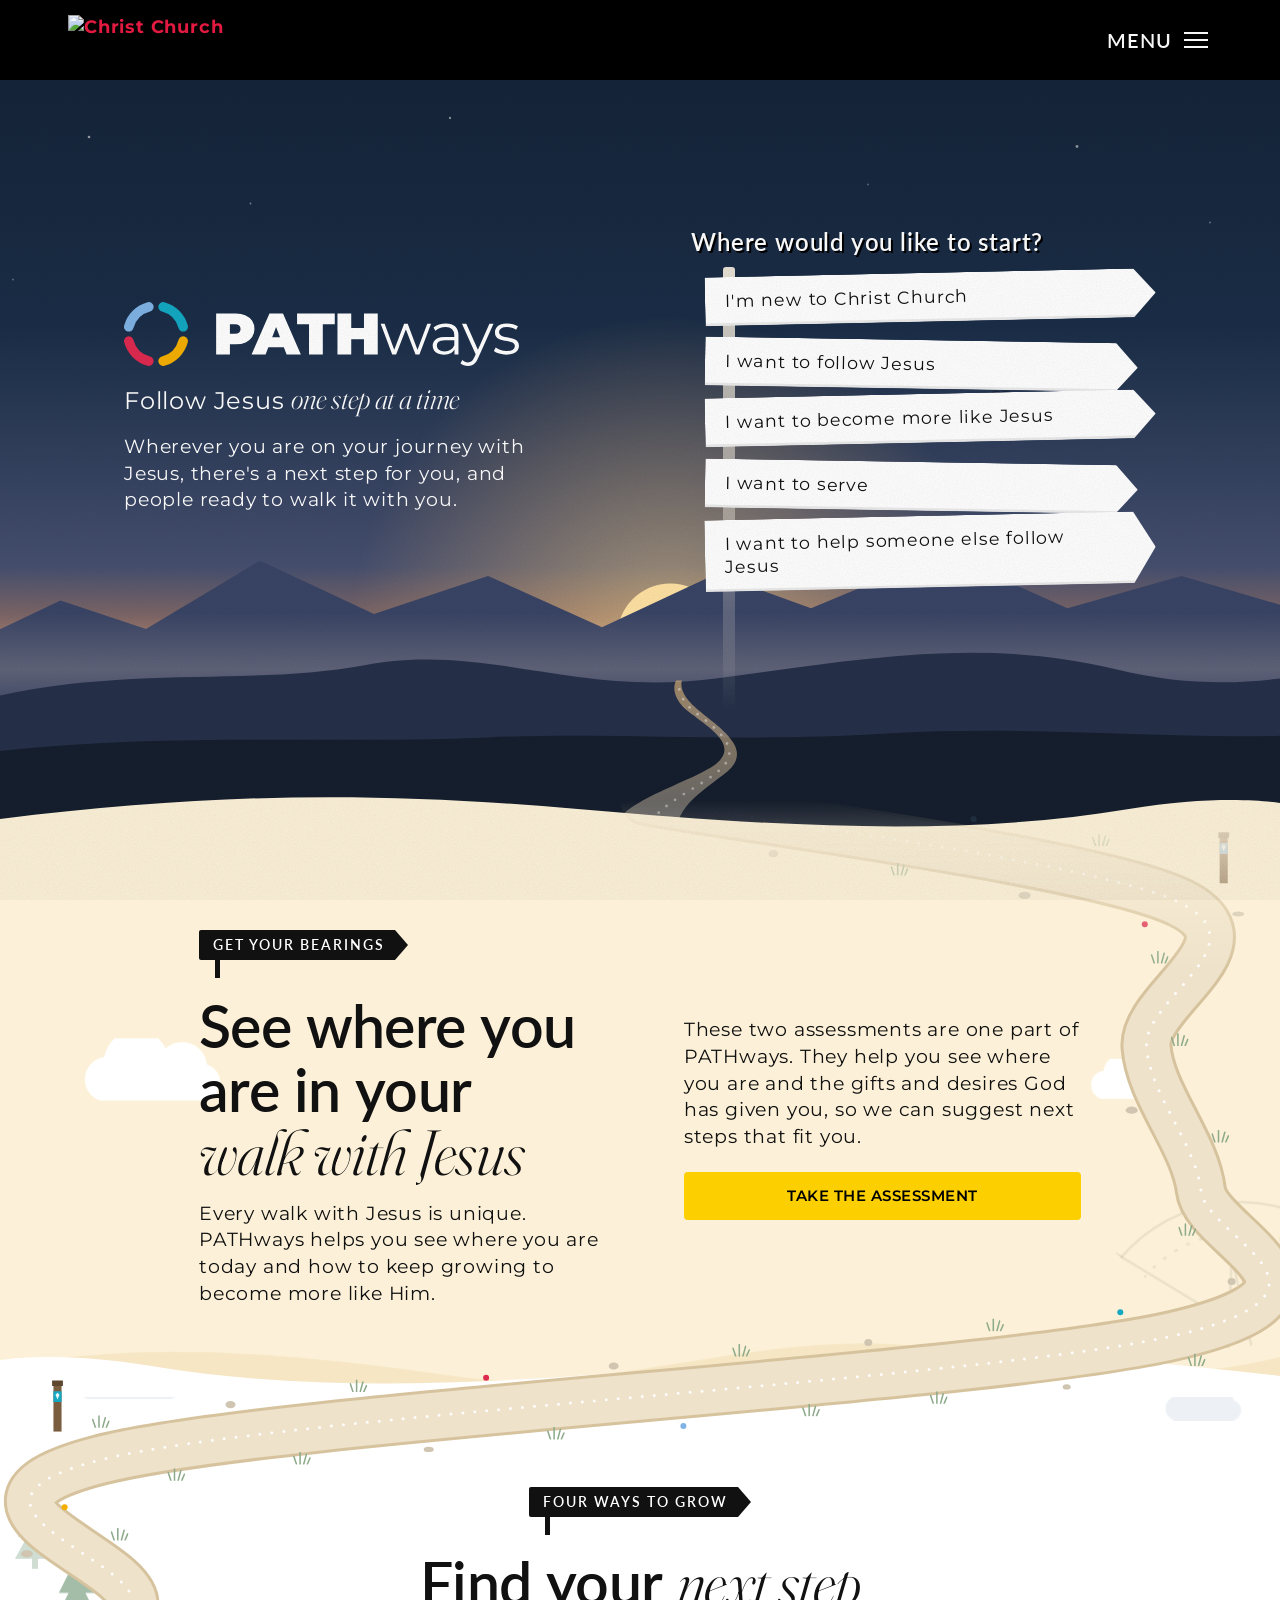
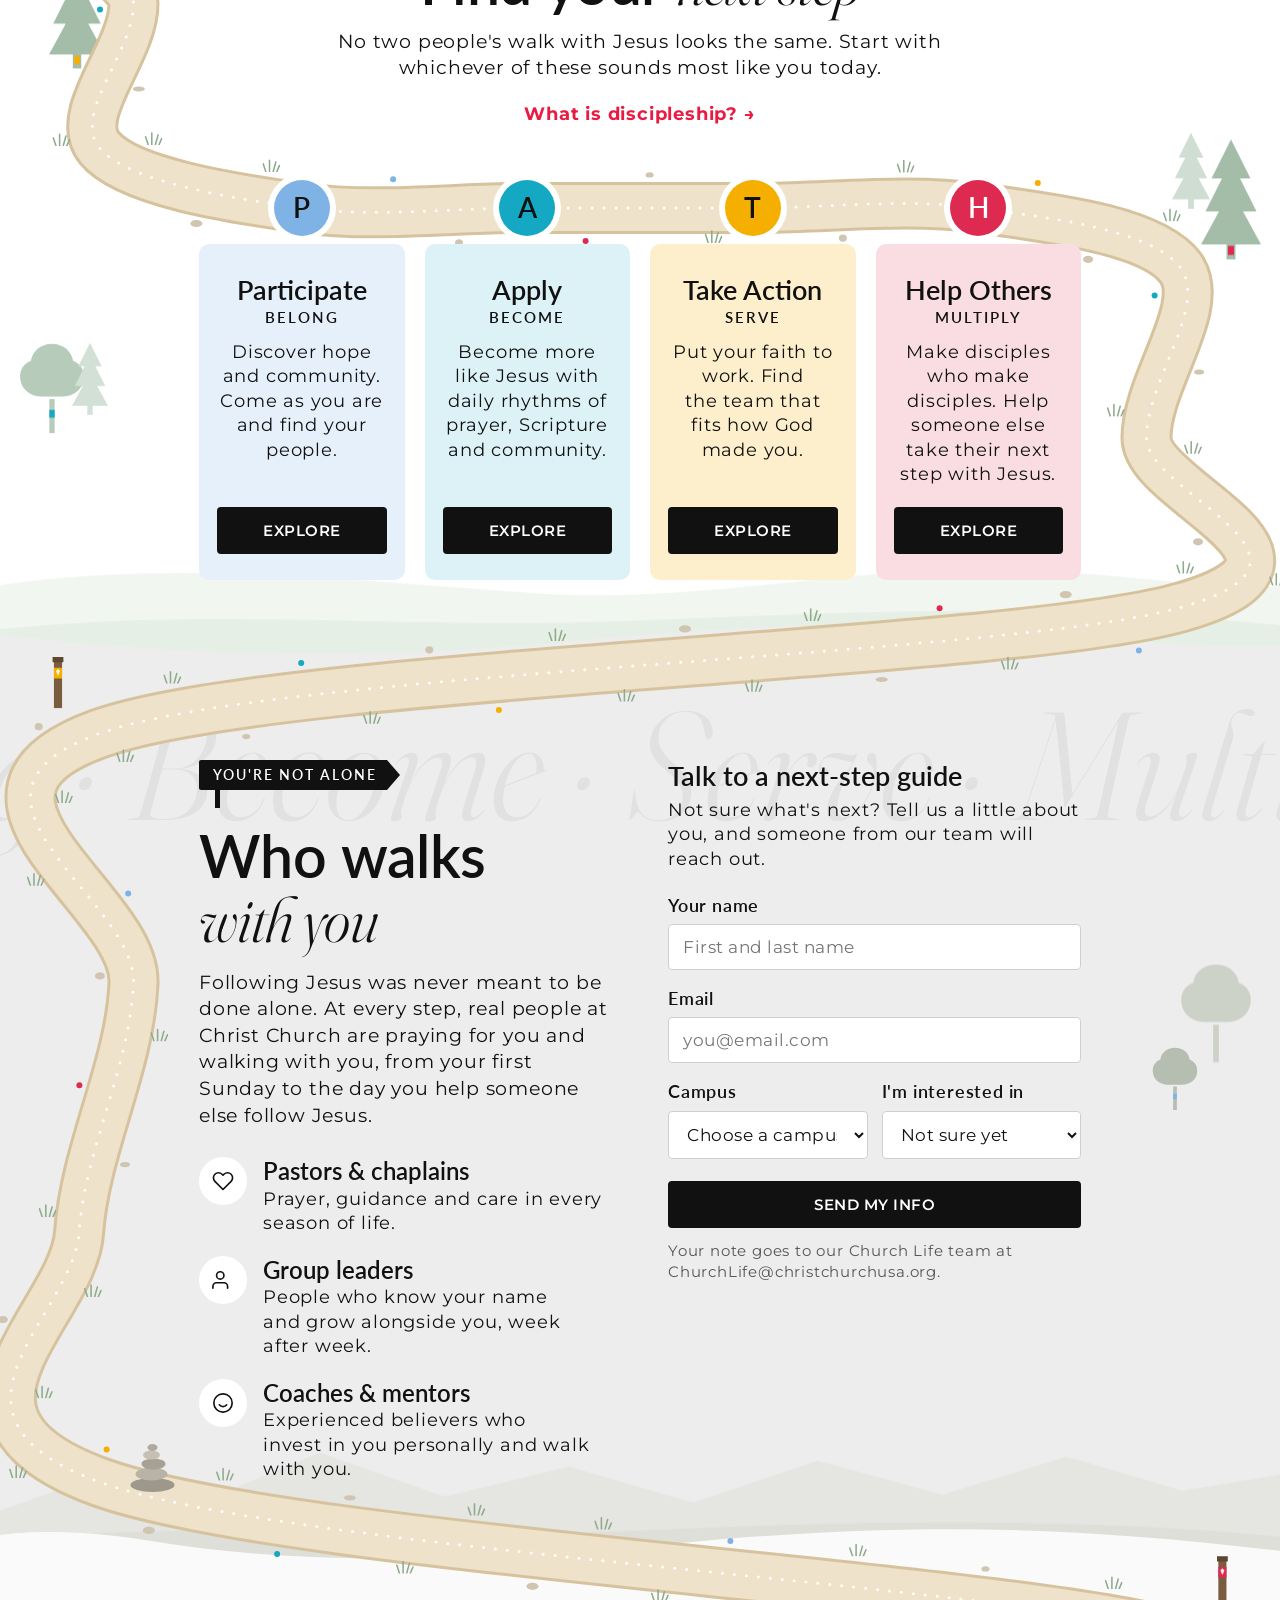
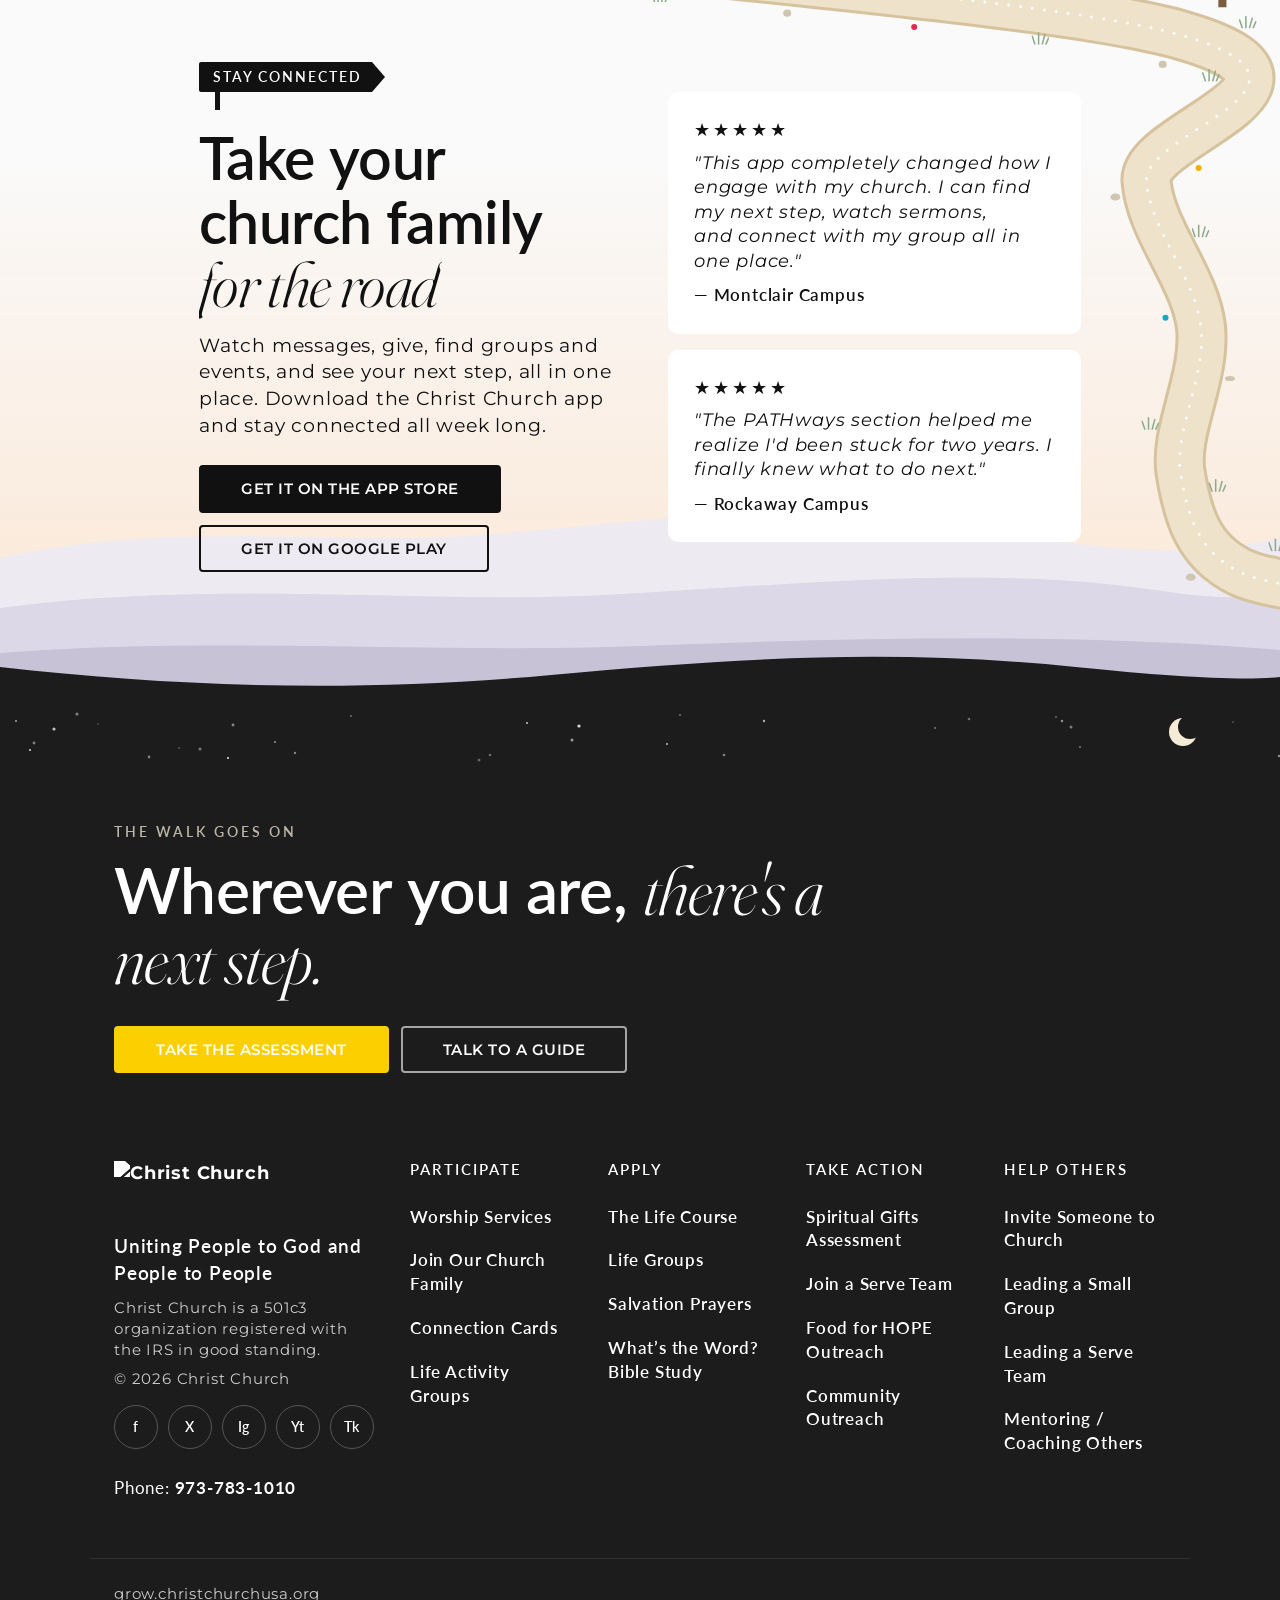
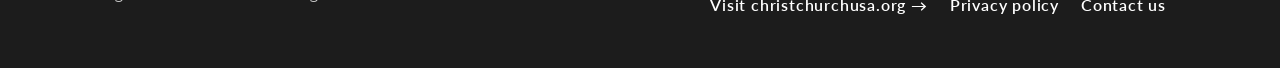
==== commit f3d6f885: "Make the page work equally well on phones, tablets and landscape Raises every tap target to 44px, li" ====
--- a/index.html
+++ b/index.html
@@ -11,10 +11,10 @@
 <link rel="preconnect" href="https://fonts.googleapis.com">
 <link rel="preconnect" href="https://fonts.gstatic.com" crossorigin>
 <link rel="stylesheet" href="https://fonts.googleapis.com/css2?family=Fraunces:ital,opsz,wght@1,9..144,300;1,9..144,400&family=Lato:wght@400;700&family=Montserrat:wght@400;600&display=swap">
-<link rel="stylesheet" href="css/tokens.css">
-<link rel="stylesheet" href="css/base.css">
-<link rel="stylesheet" href="css/sections.css">
-<script src="js/main.js" defer></script>
+<link rel="stylesheet" href="css/tokens.css?v=4">
+<link rel="stylesheet" href="css/base.css?v=4">
+<link rel="stylesheet" href="css/sections.css?v=4">
+<script src="js/main.js?v=4" defer></script>
 </head>
 <body>
 <!-- Scenery shapes, reused by the section scenery and the trail -->
--- a/css/base.css
+++ b/css/base.css
@@ -76,6 +76,7 @@
 }
 
 .link-btn {
+  min-height: 44px;
   background: none;
   border: none;
   font-family: var(--fb);
--- a/css/sections.css
+++ b/css/sections.css
@@ -58,17 +58,17 @@
 /* Header */
 .hdr { position: sticky; top: 0; z-index: 150; height: var(--hdr-h); background: #000; display: flex; align-items: center; }
 .hdr-in { position: relative; width: 100%; max-width: 1200px; margin: 0 auto; padding: 0 28px; display: flex; align-items: center; justify-content: space-between; }
-.hdr-logo { display: flex; align-items: center; }
+.hdr-logo { display: flex; align-items: center; min-height: 44px; }
 .hdr-logo img { height: 50px; width: auto; display: block; }
 .menu-btn { display: flex; align-items: center; gap: 12px; background: none; border: none; color: var(--white); font-family: var(--fh); font-size: 20px; font-weight: 600; letter-spacing: 1px; cursor: pointer; }
 .burger { display: flex; flex-direction: column; gap: 5px; }
 .burger span { display: block; width: 24px; height: 2px; background: var(--white); }
 .menu-pane { position: absolute; top: var(--hdr-h); right: 0; min-width: 260px; padding: 16px 28px 24px; background: #000; display: flex; flex-direction: column; gap: 2px; }
-.menu-pane a { color: var(--white); font-family: var(--fh); font-size: 19px; font-weight: 600; letter-spacing: .5px; padding: 8px 0; }
+.menu-pane a { display: flex; align-items: center; min-height: 44px; color: var(--white); font-family: var(--fh); font-size: 19px; font-weight: 600; letter-spacing: .5px; }
 .menu-pane a:hover { color: var(--white); }
 
 /* Hero */
-.hero { position: relative; min-height: min(760px, calc(100vh - var(--hdr-h))); display: flex; align-items: center; color: var(--white); overflow: hidden; background: #0B1622; }
+.hero { position: relative; min-height: min(760px, calc(100vh - var(--hdr-h))); min-height: min(760px, calc(100svh - var(--hdr-h))); display: flex; align-items: center; color: var(--white); overflow: hidden; background: #0B1622; }
 .hero-scene { position: absolute; inset: 0; pointer-events: none; }
 .hero-layer { position: absolute; inset: 0; width: 100%; height: 100%; will-change: transform; }
 .hero-in { position: relative; z-index: 1; width: 100%; max-width: var(--mw-hero); margin: 0 auto; padding: 56px var(--gutter) 160px; display: grid; grid-template-columns: minmax(0, 1.1fr) minmax(0, 1fr); gap: 56px; align-items: center; will-change: transform, opacity; }
@@ -95,7 +95,7 @@
 }
 .hi-btn:nth-child(odd) { transform: rotate(-1.2deg); }
 .hi-btn:nth-child(even) { transform: rotate(.9deg); margin-right: 18px; }
-.hi-btn:hover, .hi-btn:focus-visible { color: var(--ink); background: var(--yel); text-decoration: none; transform: translateX(6px) rotate(0); }
+.hi-btn:focus-visible { color: var(--ink); background: var(--yel); text-decoration: none; transform: translateX(6px) rotate(0); }
 .hi-main { flex: 1; font-size: 17.5px; line-height: 1.3; }
 
 /* Assessment */
@@ -135,7 +135,7 @@
 .st .btn { width: 100%; padding: 12px 22px; }
 
 .detail { position: relative; margin-top: 32px; padding: 44px 40px 40px; text-align: left; background: var(--off); border-radius: var(--r-md); scroll-margin-top: 96px; }
-.sd-close { position: absolute; top: 18px; right: 18px; font-size: 16px; }
+.sd-close { position: absolute; top: 8px; right: 8px; min-height: 44px; padding: 0 12px; font-size: 16px; }
 .s-panel { display: none; }
 .s-panel.on { display: block; }
 .s-ph { display: flex; gap: 20px; align-items: flex-start; margin-bottom: 30px; padding-right: 80px; }
@@ -203,18 +203,19 @@
 .foot-tag { margin-bottom: 10px; font-family: var(--fh); font-size: 19px; font-weight: 600; }
 .foot-small { margin-bottom: 8px; font-size: 15px; color: #CCCCCC; }
 .soc { display: flex; gap: 10px; margin: 16px 0; }
-.soc a { width: 36px; height: 36px; border-radius: 50%; border: 1px solid #555; display: flex; align-items: center; justify-content: center; font-family: var(--fh); font-size: 14px; font-weight: 600; }
+.soc a { width: 44px; height: 44px; border-radius: 50%; border: 1px solid #555; display: flex; align-items: center; justify-content: center; font-family: var(--fh); font-size: 14px; font-weight: 600; }
 .soc a:hover { background: var(--white); color: #000; text-decoration: none; }
 .foot-phone { font-family: var(--fh); font-size: 17px; }
 .f-col h4 { margin-bottom: 16px; font-size: 15px; letter-spacing: 2px; text-transform: uppercase; color: var(--white); }
-.f-col ul { list-style: none; display: flex; flex-direction: column; gap: 10px; }
-.f-col a { font-family: var(--fh); font-size: 17px; font-weight: 600; }
+.f-col ul { list-style: none; display: flex; flex-direction: column; }
+.f-col a { display: inline-block; padding: 10px 0; font-family: var(--fh); font-size: 17px; font-weight: 600; line-height: 1.4; }
+.foot-phone a, .foot-bot a { display: inline-block; padding: 11px 0; }
 .foot-bot { max-width: var(--mw-foot); margin: 48px auto 0; padding: 24px var(--gutter) 0; border-top: 1px solid #333; display: flex; flex-wrap: wrap; justify-content: space-between; gap: 16px; font-size: 15px; color: #CCCCCC; }
-.foot-bot nav { display: flex; flex-wrap: wrap; gap: 22px; }
+.foot-bot nav { display: flex; flex-wrap: wrap; gap: 0 22px; }
 .foot-bot a { font-family: var(--fh); font-size: 16px; font-weight: 600; }
 
 /* Floating button and quiz modal */
-.fab { position: fixed; left: 24px; bottom: 24px; z-index: 180; padding: 14px 26px; background: var(--yel); color: #000; border: none; border-radius: 999px; font-family: var(--fbtn); font-size: 14px; font-weight: 600; letter-spacing: .5px; text-transform: uppercase; cursor: pointer; box-shadow: 0 4px 14px rgba(0, 0, 0, .18); opacity: 0; pointer-events: none; visibility: hidden; transform: translateY(12px); transition: opacity .2s, transform .2s, visibility .2s; }
+.fab { position: fixed; left: 24px; bottom: calc(24px + env(safe-area-inset-bottom, 0px)); z-index: 180; padding: 14px 26px; background: var(--yel); color: #000; border: none; border-radius: 999px; font-family: var(--fbtn); font-size: 14px; font-weight: 600; letter-spacing: .5px; text-transform: uppercase; cursor: pointer; box-shadow: 0 4px 14px rgba(0, 0, 0, .18); opacity: 0; pointer-events: none; visibility: hidden; transform: translateY(12px); transition: opacity .2s, transform .2s, visibility .2s; }
 .fab.show { opacity: 1; pointer-events: auto; visibility: visible; transform: none; }
 .ov { position: fixed; inset: 0; z-index: 300; padding: 20px; background: rgba(0, 0, 0, .6); display: none; align-items: center; justify-content: center; }
 .ov.open { display: flex; }
@@ -263,8 +264,12 @@
 
 /* Cards lift a little under the pointer */
 .st, .rc, .review { transition: transform .35s cubic-bezier(.2, .7, .2, 1), box-shadow .35s ease, outline-color .15s, opacity .8s ease var(--reveal-delay, 0s); }
-.st:hover, .rc:hover { transform: translateY(-4px); box-shadow: 0 18px 40px -22px rgba(17, 17, 17, .35); }
-.review:hover { transform: translateY(-3px); box-shadow: 0 18px 40px -24px rgba(17, 17, 17, .3); }
+.hi-btn:active { background: var(--yel); }
+@media (hover: hover) {
+  .hi-btn:hover { color: var(--ink); background: var(--yel); text-decoration: none; transform: translateX(6px) rotate(0); }
+  .st:hover, .rc:hover { transform: translateY(-4px); box-shadow: 0 18px 40px -22px rgba(17, 17, 17, .35); }
+  .review:hover { transform: translateY(-3px); box-shadow: 0 18px 40px -24px rgba(17, 17, 17, .3); }
+}
 
 /* Closing scene: the trail fades into the night under one last line */
 .foot { padding-top: 120px; }
@@ -294,3 +299,30 @@
   .split .w > span { transform: none; transition: none; }
   .st:hover, .rc:hover, .review:hover { transform: none; }
 }
+
+/* Universal layout fixes for phones, tablets and short landscape screens */
+.menu-btn { min-height: 44px; padding: 0 4px; }
+.hi-list { max-width: 560px; }
+@media (max-width: 640px) {
+  .fab { bottom: calc(16px + env(safe-area-inset-bottom, 0px)); }
+}
+/* Very narrow phones: tighten the header so the logo and menu never touch */
+@media (max-width: 380px) {
+  .modal { padding: 40px 22px 24px; }
+  .hdr-in { padding: 0 16px; }
+  .hdr-logo img { height: 34px; }
+  .menu-btn { font-size: 17px; gap: 10px; }
+}
+/* Phones held sideways: a shorter header, and the hero goes back to two columns */
+@media (max-height: 500px) and (min-width: 640px) and (orientation: landscape) {
+  :root { --hdr-h: 60px; }
+  .hdr-logo img { height: 38px; }
+  .hero-in { grid-template-columns: minmax(0, 1fr) minmax(0, 1fr); gap: 32px; padding: 32px var(--gutter) 120px; }
+  .hero-logo { height: 44px; }
+  .hero-sub { font-size: 20px; margin-bottom: 10px; }
+  .hero-intro { font-size: 16px; }
+  .hi-label { font-size: 19px; margin-bottom: 10px; }
+  .hi-list { gap: 8px; }
+  .hi-btn { padding: 9px 36px 9px 16px; }
+  .hi-main { font-size: 15px; }
+}
